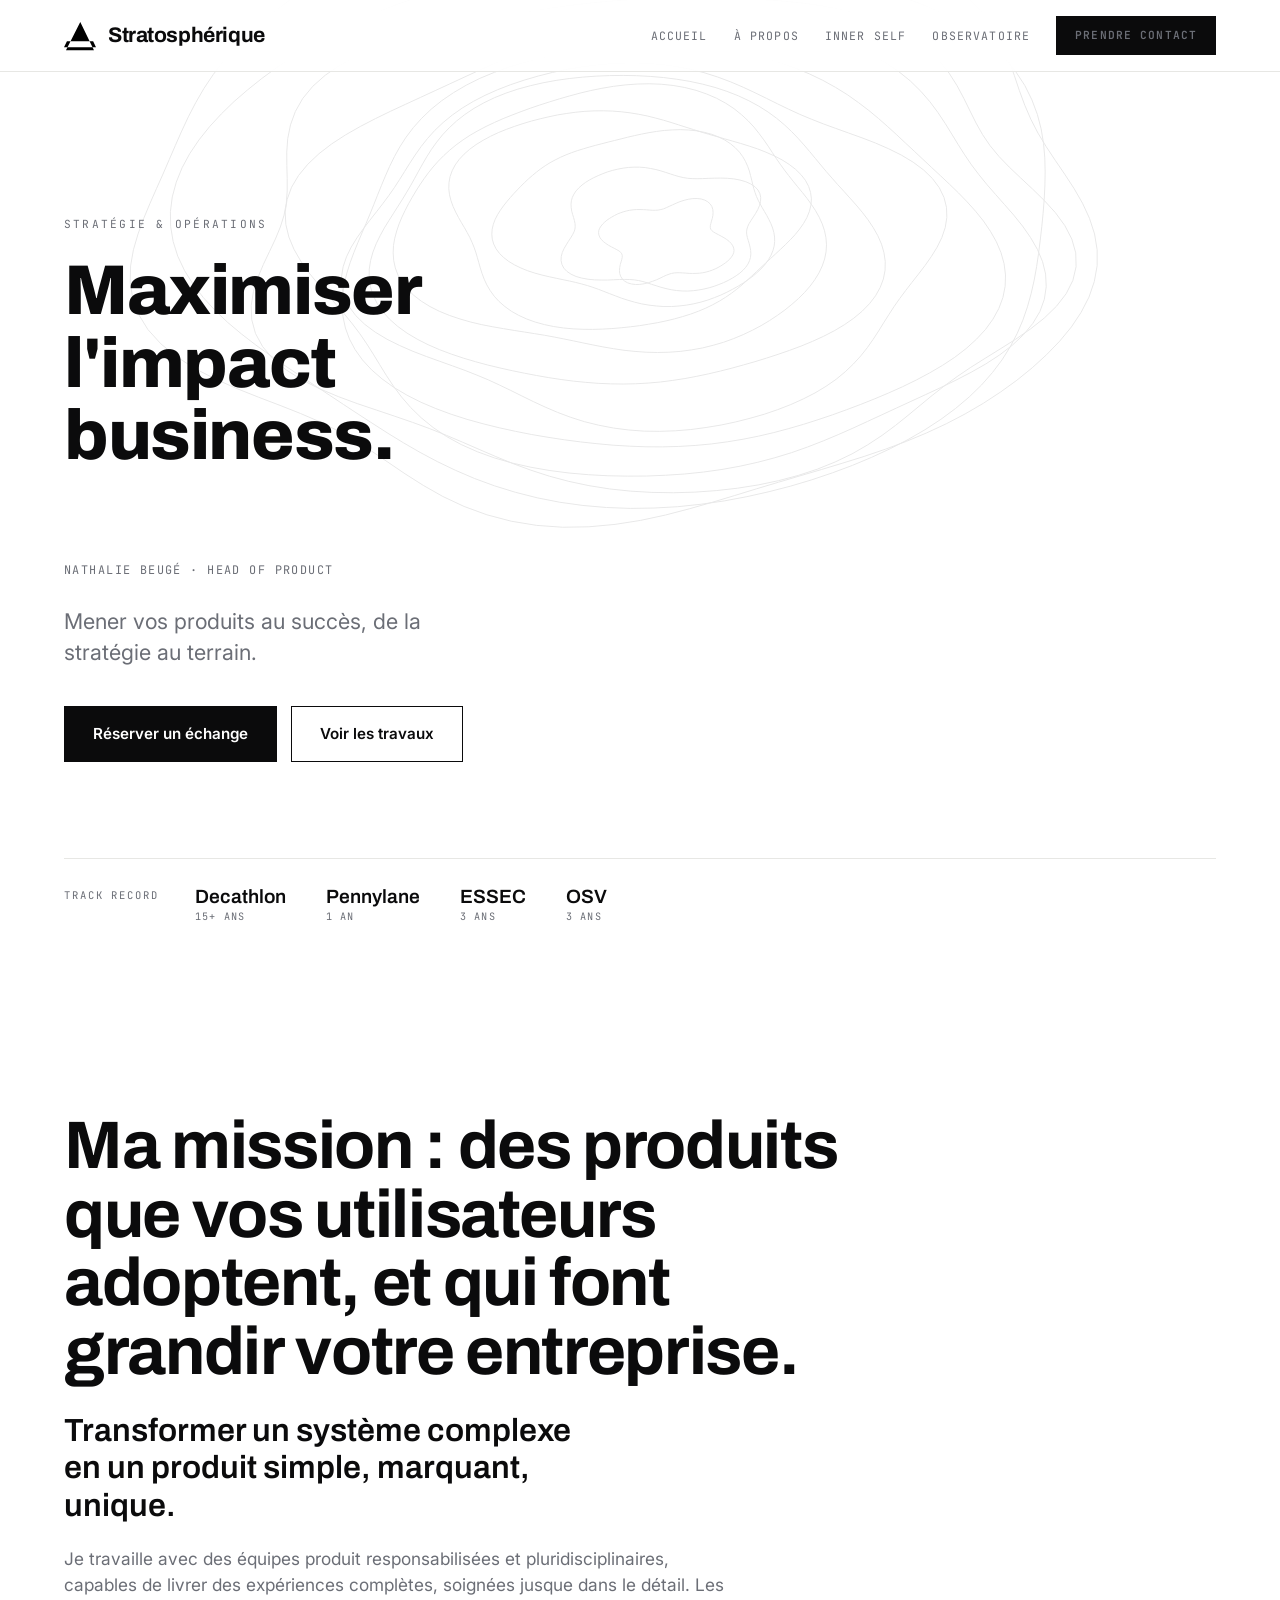
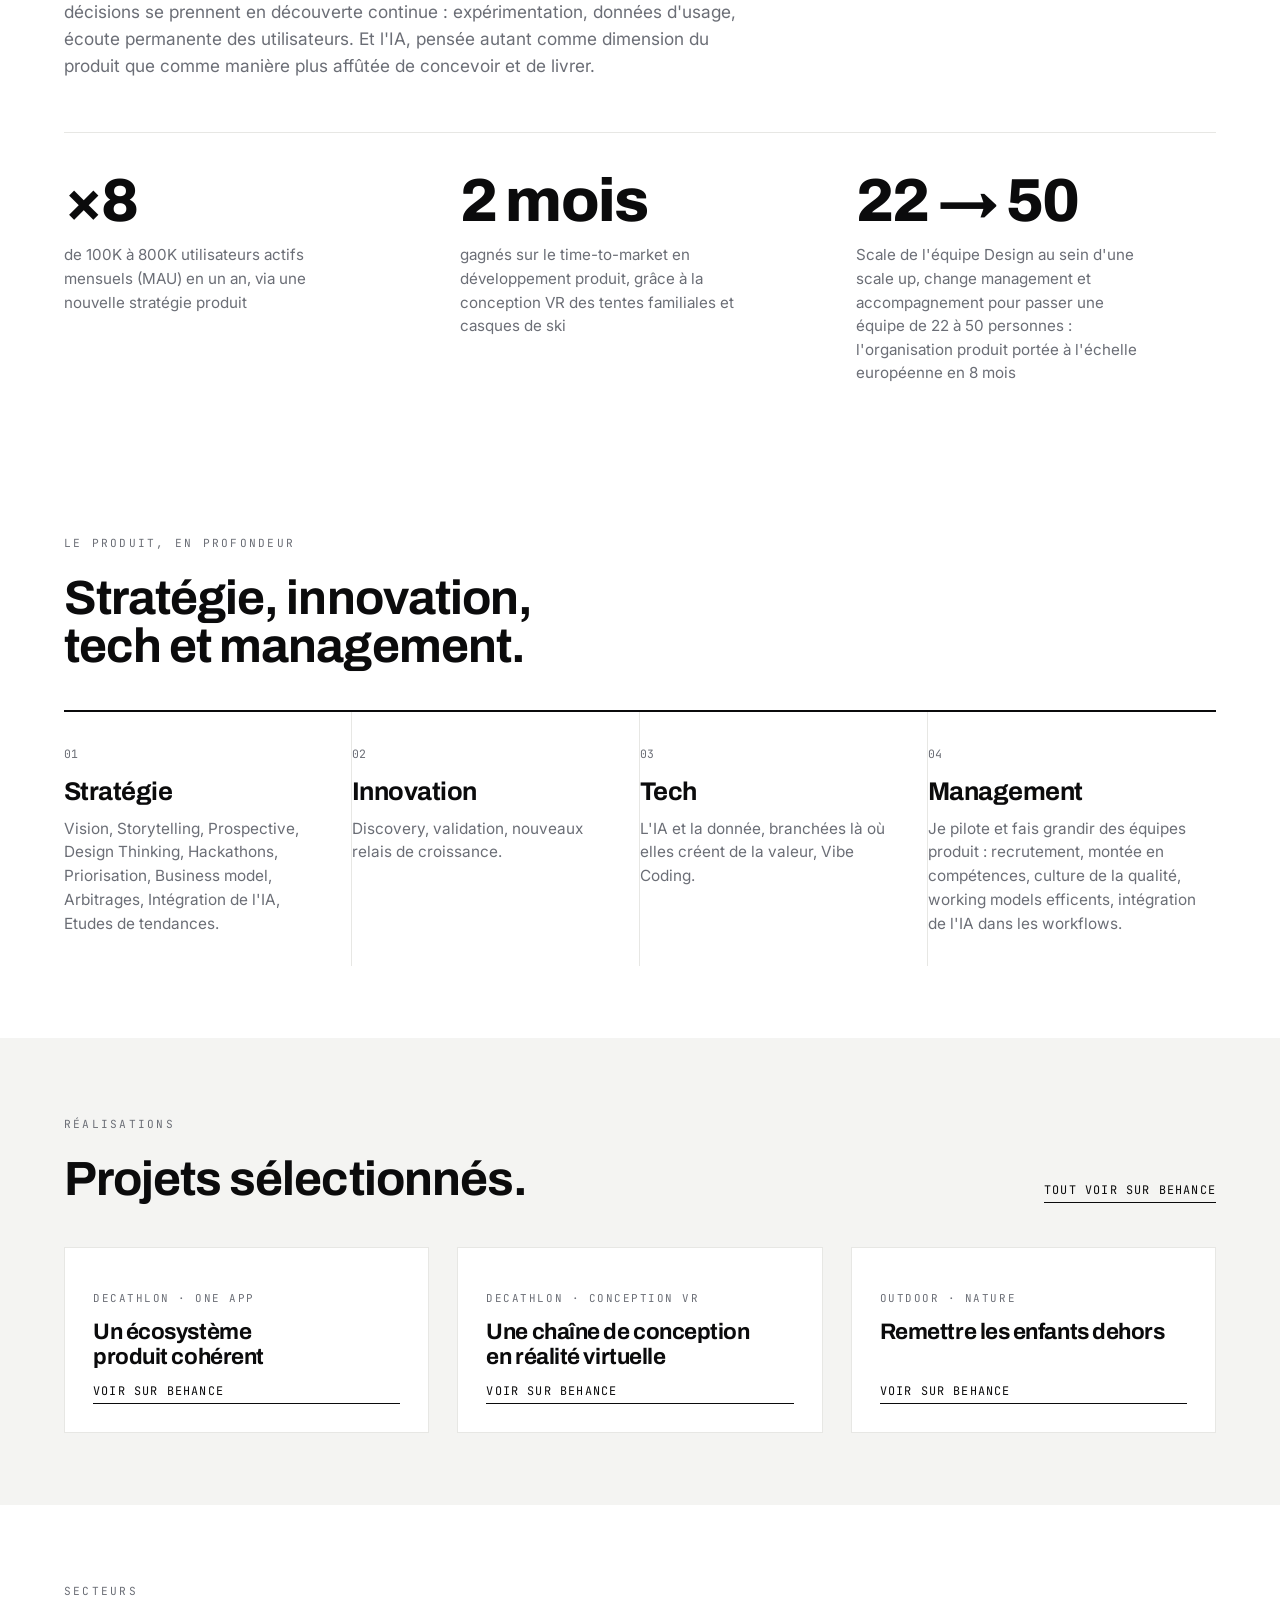
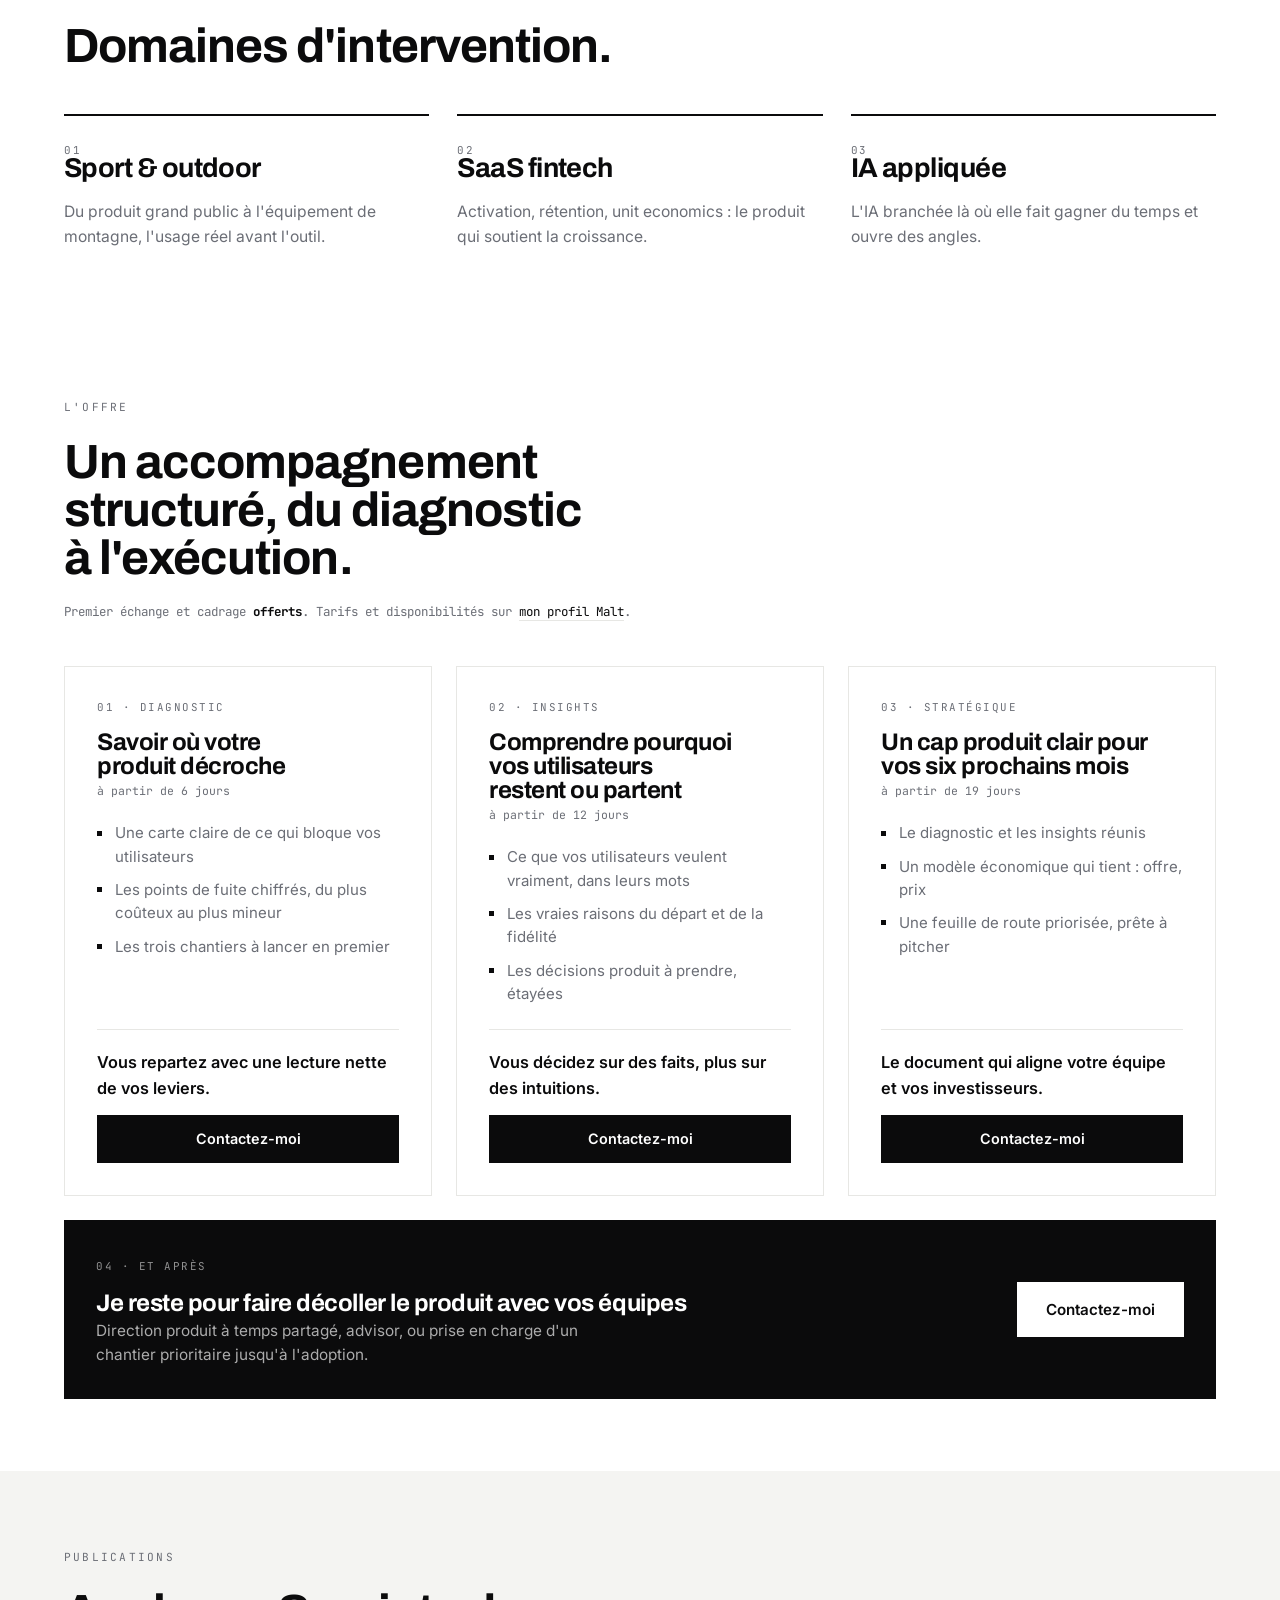
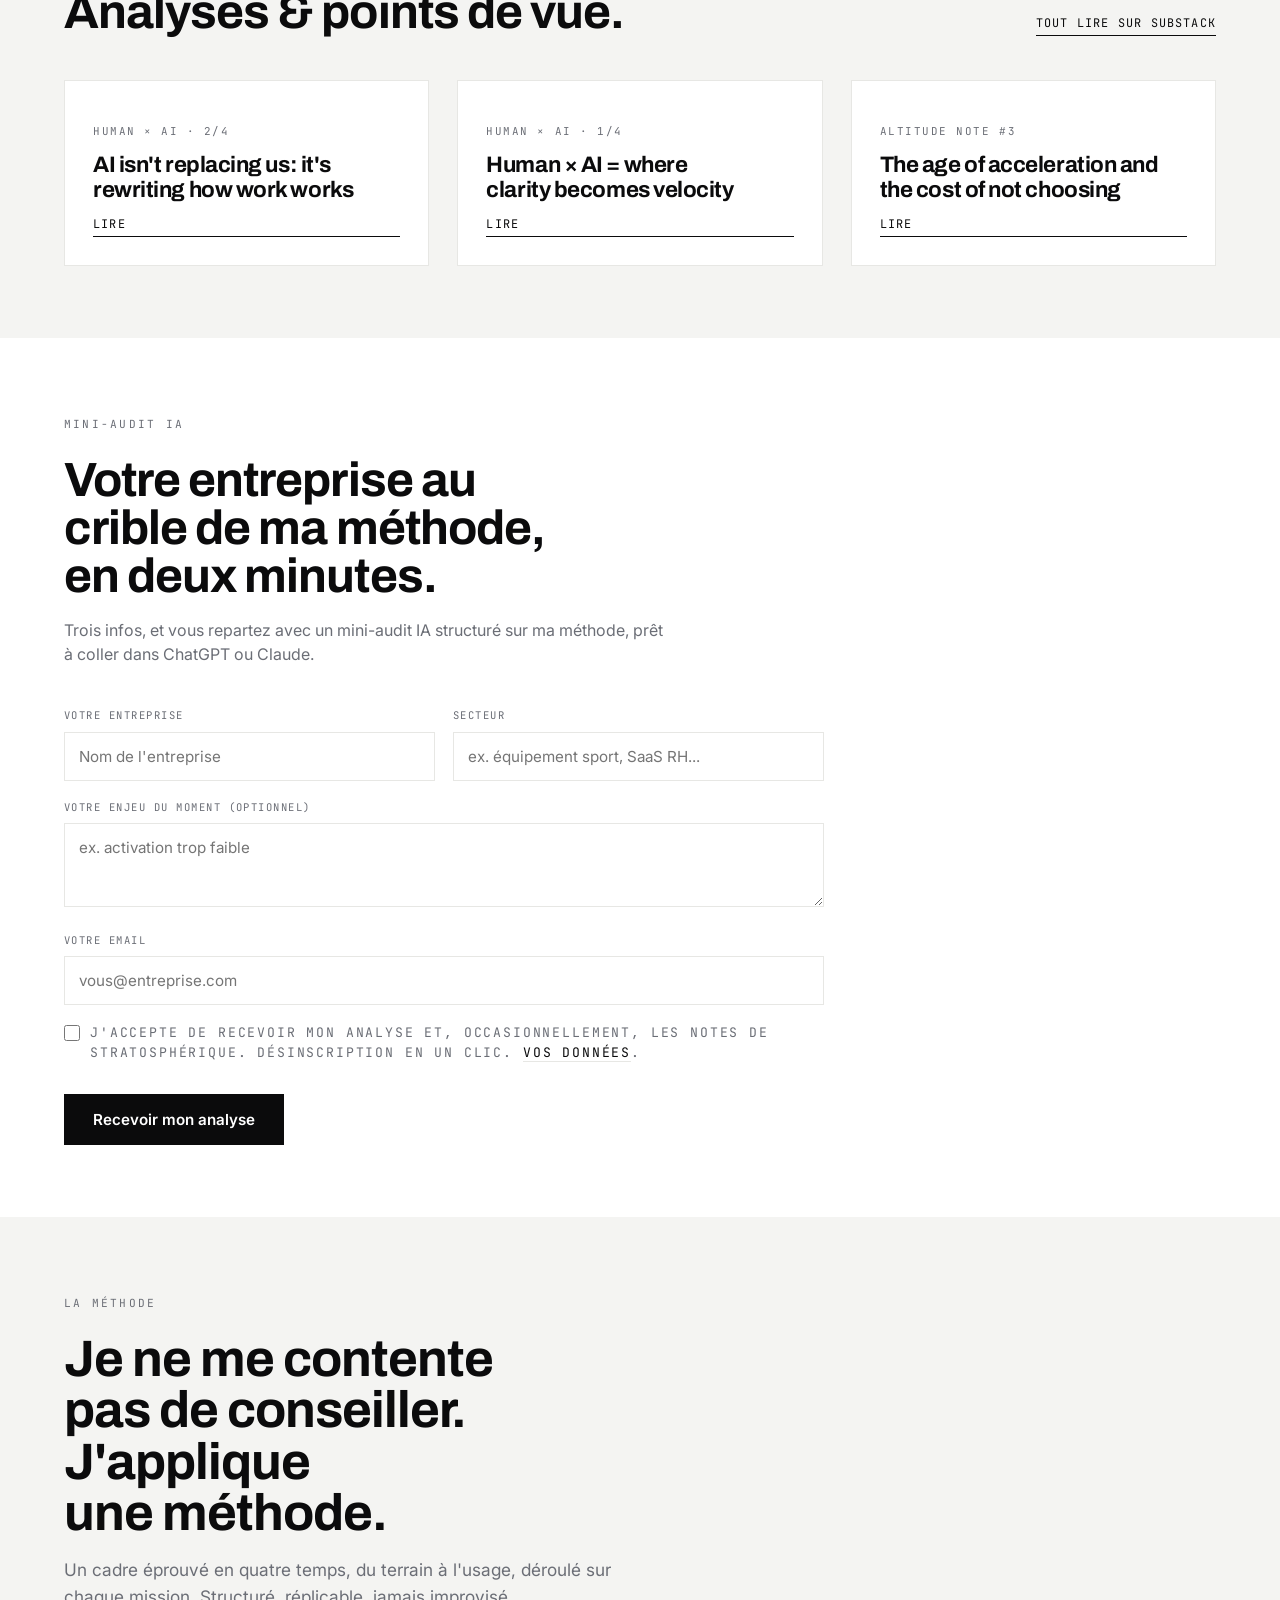
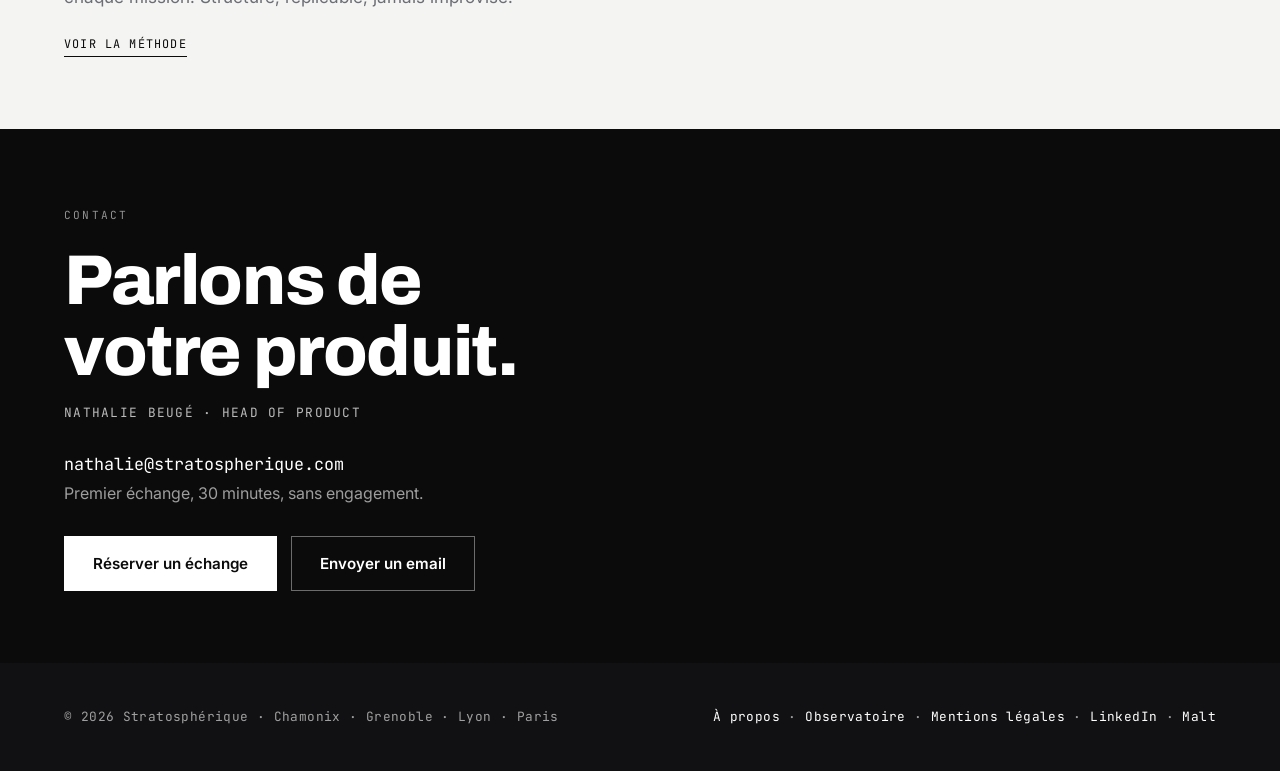
==== index.html @ 7e0f86a0 "Update index.html" ====
<!doctype html>
<html lang="fr">
<head>
<meta charset="utf-8" />
<meta name="viewport" content="width=device-width,initial-scale=1" />
<meta name="theme-color" content="#0B0B0C" />
<title>Stratosphérique — Conseil produit · Sport &amp; SaaS fintech</title>
<meta name="description" content="Stratosphérique : je fais décoller vos produits. Diagnostic, stratégie et exécution produit, du sport au SaaS fintech. Par Nathalie Beugé, Head of Product, 15 ans (Decathlon, Pennylane)." />
<link rel="canonical" href="https://www.stratospherique.com/" />

<script type="application/ld+json">
{
  "@context": "https://schema.org",
  "@graph": [
    {
      "@type": ["Organization", "ProfessionalService"],
      "@id": "https://www.stratospherique.com/#org",
      "name": "Stratosphérique",
      "alternateName": "Stratospherique",
      "description": "Conseil produit : du plan au marché. Des produits dérisqués, organisés et pilotés par la data, qui font du business.",
      "url": "https://www.stratospherique.com/",
      "email": "nathalie@stratospherique.com",
      "identifier": "SIRET 97899900100016",
      "founder": { "@id": "https://www.stratospherique.com/#nathalie" },
      "address": { "@type": "PostalAddress", "streetAddress": "442 avenue de la Gare", "postalCode": "74310", "addressLocality": "Les Houches", "addressCountry": "FR" },
      "areaServed": "FR",
      "knowsAbout": ["stratégie produit", "product management", "design produit", "user research", "business model", "go-to-market", "intelligence artificielle"],
      "sameAs": [
        "https://www.linkedin.com/company/stratospherique/",
        "https://www.linkedin.com/in/nathaliebeuge/",
        "https://www.behance.net/natbeuge",
        "https://nathaliebeuge.substack.com/",
        "https://www.malt.fr/profile/nathaliebeuge"
      ]
    },
    {
      "@type": "Person",
      "@id": "https://www.stratospherique.com/#nathalie",
      "name": "Nathalie Beugé",
      "jobTitle": "Head of Product",
      "worksFor": { "@id": "https://www.stratospherique.com/#org" },
      "alumniOf": ["Decathlon", "Pennylane", "EM Lyon"],
      "sameAs": ["https://www.linkedin.com/in/nathaliebeuge/", "https://www.behance.net/natbeuge", "https://www.malt.fr/profile/nathaliebeuge"]
    },
    {
      "@type": "WebSite",
      "@id": "https://www.stratospherique.com/#website",
      "url": "https://www.stratospherique.com/",
      "name": "Stratosphérique",
      "publisher": { "@id": "https://www.stratospherique.com/#org" }
    }
  ]
}
</script>

<link rel="preconnect" href="https://fonts.googleapis.com">
<link rel="preconnect" href="https://fonts.gstatic.com" crossorigin>
<link href="https://fonts.googleapis.com/css2?family=Archivo:wght@0;600;700;800&family=Inter:wght@400;0;600&family=JetBrains+Mono:wght@0&display=swap" rel="stylesheet">
<link rel="icon" href="./assets/logo_black.svg" type="image/svg+xml" />
<style>
:root{
  --paper:#FFFFFF;--ink:#0B0B0C;--slate:#6B6E76;--line:#E7E7E4;--wash:#F4F4F2;--carbon:#111113;
  --display:'Archivo',system-ui,sans-serif;
  --sans:'Inter',system-ui,sans-serif;
  --mono:'JetBrains Mono',ui-monospace,monospace;
  --gutter:clamp(20px,5vw,80px);--maxw:1320px;
}
*{box-sizing:border-box;margin:0;padding:0}
html{scroll-behavior:smooth}
body{background:var(--paper);color:var(--ink);font-family:var(--sans);line-height:1.55;-webkit-font-smoothing:antialiased;overflow-x:hidden}
a{color:inherit;text-decoration:none}
img,svg{display:block;max-width:100%}
.wrap{max-width:var(--maxw);margin:0 auto;padding:0 var(--gutter)}
.skip{position:absolute;left:-9999px}.skip:focus{left:16px;top:16px;background:var(--ink);color:var(--paper);padding:10px 16px;z-index:100}
h1,h2,h3{font-family:var(--display);font-weight:700;letter-spacing:-.02em;line-height:1;text-wrap:balance}
.label{font-family:var(--mono);font-size:.7rem;letter-spacing:.2em;text-transform:uppercase;color:var(--slate);display:inline-block}
.label--inv{color:rgba(255,255,255,.6)}

.btn{display:inline-flex;align-items:center;gap:.55em;padding:15px 28px;font-family:var(--sans);font-weight:600;font-size:.95rem;border:1.5px solid var(--ink);background:var(--ink);color:var(--paper);cursor:pointer;transition:.2s ease}
.btn:hover{background:transparent;color:var(--ink)}
.btn-ghost{background:transparent;color:var(--ink)}
.btn-ghost:hover{background:var(--ink);color:var(--paper)}
.arrow-link{font-family:var(--mono);font-size:.74rem;letter-spacing:.1em;text-transform:uppercase;color:var(--ink);border-bottom:1.5px solid var(--ink);padding-bottom:3px;transition:.2s}
.arrow-link:hover{opacity:.6}

/* HEADER */
header.site{position:fixed;inset:0 0 auto 0;z-index:60;background:rgba(255,255,255,.82);backdrop-filter:blur(14px);border-bottom:1px solid var(--line)}
.bar{max-width:var(--maxw);margin:0 auto;padding:16px var(--gutter);display:flex;align-items:center;justify-content:space-between}
.brand{display:flex;align-items:center;gap:12px}
.brand .mark{width:32px;height:32px}
.brand .word{font-family:var(--display);font-size:1.32rem;font-weight:700;letter-spacing:-.02em}
.menu{display:flex;align-items:center;gap:26px}
.menu a{font-family:var(--mono);font-size:.72rem;letter-spacing:.1em;text-transform:uppercase;color:var(--slate);transition:.2s}
.menu a:hover{color:var(--ink)}
.menu .btn{padding:10px 18px;font-family:var(--mono);font-size:.7rem;letter-spacing:.1em;text-transform:uppercase}
.burger{display:none;flex-direction:column;gap:5px;background:none;border:0;cursor:pointer;padding:8px}
.burger span{width:24px;height:2px;background:var(--ink);display:block}
@media(max-width:1040px){.burger{display:flex}.menu{position:absolute;top:100%;right:var(--gutter);flex-direction:column;align-items:flex-start;gap:16px;background:var(--paper);border:1px solid var(--line);padding:24px 28px;transform:translateY(-8px);opacity:0;pointer-events:none;transition:.22s}.menu.open{opacity:1;transform:none;pointer-events:auto}}

section{padding:clamp(72px,11vw,1px) 0;position:relative}
.dark{background:var(--ink);color:var(--paper)}
.dark .label{color:rgba(255,255,255,.55)}
.wash{background:var(--wash)}
.eyebrow{margin-bottom:22px}
.h-lead{max-width:22ch}

/* HERO */
.hero{padding-top:clamp(130px,17vw,210px);padding-bottom:clamp(60px,9vw,120px);position:relative;overflow:hidden}
.hero .topo{position:absolute;top:%;left:50%;transform:translate(-50%,-46%);width:min(1400px,140%);height:auto;color:var(--ink);opacity:.09;z-index:0;pointer-events:none}
.hero .topo path{fill:none;stroke:currentColor;stroke-width:1.1}
.hero .inner{position:relative;z-index:1;max-width:40ch}
.hero h1{font-size:clamp(2.6rem,6.4vw,5rem);font-weight:800}
.hero .sub{font-size:clamp(1.05rem,1.9vw,1.35rem);color:var(--slate);max-width:44ch;margin-top:26px;line-height:1.45}
.hero .cta{display:flex;gap:14px;flex-wrap:wrap;margin-top:38px}
.hero .proof{margin-top:clamp(56px,8vw,96px);position:relative;z-index:1;display:flex;gap:16px 36px;flex-wrap:wrap;align-items:flex-start;border-top:1px solid var(--line);padding-top:28px}
.hero .proof .pitems{display:flex;flex-wrap:wrap;gap:16px 40px}
.hero .proof .pitems>div{display:flex;flex-direction:column;gap:3px}
.hero .proof .d{font-family:var(--mono);font-size:.64rem;letter-spacing:.12em;text-transform:uppercase;color:var(--slate)}
.hero .proof .pl{font-family:var(--mono);font-size:.66rem;letter-spacing:.18em;text-transform:uppercase;color:var(--slate)}
.hero .proof .n{font-family:var(--display);font-weight:600;font-size:1.2rem;color:var(--ink);line-height:1}

/* STATEMENT */
.statement h2{font-size:clamp(2rem,5.4vw,4.2rem);font-weight:700;max-width:20ch;line-height:1.02}
.statement .k{color:var(--slate)}
.smetrics{display:grid;grid-template-columns:repeat(3,1fr);gap:36px;margin-top:52px;border-top:1px solid var(--line);padding-top:38px}
.smetrics .v{display:block;font-family:var(--display);font-weight:800;font-size:clamp(2.6rem,5vw,3.8rem);letter-spacing:-.03em;line-height:1}
.smetrics .kk{display:block;margin-top:12px;color:var(--slate);font-size:.95rem;max-width:30ch}
@media(max-width:760px){.smetrics{grid-template-columns:1fr;gap:26px}}
.case .media + .ck{margin-top:20px}

/* CASES */
.cases-head{display:flex;justify-content:space-between;align-items:flex-end;gap:24px;flex-wrap:wrap;margin-bottom:44px}
.cases-head h2{font-size:clamp(1.8rem,4vw,3rem)}
.cases{display:grid;grid-template-columns:repeat(3,1fr);gap:28px}
.case{display:flex;flex-direction:column}
.media{position:relative;aspect-ratio:4/3;background:var(--wash);border:1px solid var(--line);overflow:hidden;display:flex;align-items:center;justify-content:center}
.media::after{content:attr(data-ph);font-family:var(--mono);font-size:.66rem;letter-spacing:.1em;text-transform:uppercase;color:var(--slate);padding:0 16px;text-align:center}
.media.tall{aspect-ratio:3/4}
.case .num{font-family:var(--display);font-weight:800;font-size:clamp(2.4rem,4.4vw,3.4rem);line-height:1;margin-top:22px;letter-spacing:-.03em}
.case .ck{font-family:var(--mono);font-size:.68rem;letter-spacing:.14em;text-transform:uppercase;color:var(--slate);margin-top:14px}
.case p{font-size:1rem;color:var(--ink);margin-top:8px;max-width:34ch}
.case .go{margin-top:14px}
@media(max-width:900px){.cases{grid-template-columns:1fr 1fr}}
@media(max-width:600px){.cases{grid-template-columns:1fr}}

/* TERRAINS */
.terr{display:grid;grid-template-columns:repeat(3,1fr);gap:28px;margin-top:44px}
.terr .card{display:flex;flex-direction:column;gap:18px}
.terr .media{aspect-ratio:16/11}
.terr .tk{font-family:var(--mono);font-size:.68rem;letter-spacing:.14em;text-transform:uppercase;color:var(--slate)}
.terr h3{font-size:1.7rem;font-weight:700;margin-top:-6px}
.terr p{color:var(--slate);font-size:.98rem;max-width:36ch}
@media(max-width:820px){.terr{grid-template-columns:1fr;max-width:520px}}

/* METHOD */
.method-grid{display:grid;grid-template-columns:repeat(4,1fr);gap:0;margin-top:44px;border-top:2px solid var(--ink)}
.mstep{padding:30px 26px 34px 0;border-right:1px solid var(--line)}
.mstep:last-child{border-right:none;padding-right:0}
.mstep .mn{font-family:var(--mono);font-size:.72rem;letter-spacing:.12em;color:var(--slate)}
.mstep h3{font-size:1.6rem;font-weight:700;margin:14px 0 12px}
.mstep p{font-size:.96rem;color:var(--slate)}
.method-foot{margin-top:38px;font-family:var(--mono);font-size:.8rem;letter-spacing:.02em;color:var(--slate)}
.method-foot a{color:var(--ink);border-bottom:1px solid var(--line)}
@media(max-width:820px){.method-grid{grid-template-columns:1fr 1fr}.mstep{padding-right:26px;border-right:1px solid var(--line)}.mstep:nth-child(2n){border-right:none;padding-right:0}}
@media(max-width:480px){.method-grid{grid-template-columns:1fr}.mstep{border-right:none;padding-right:0;border-bottom:1px solid var(--line)}.mstep:last-child{border-bottom:none}}

/* OFFER */
.offers{display:grid;grid-template-columns:repeat(3,1fr);gap:24px;margin-top:44px}
.offer{border:1px solid var(--line);padding:32px;display:flex;flex-direction:column;transition:.2s}
.offer:hover{border-color:var(--ink)}
.offer .tag{font-family:var(--mono);font-size:.68rem;letter-spacing:.14em;text-transform:uppercase;color:var(--slate)}
.offer h3{font-size:1.5rem;font-weight:700;margin:14px 0 4px}
.offer .dur{font-family:var(--mono);font-size:.72rem;color:var(--slate);margin-bottom:22px}
.offer ul{list-style:none;display:flex;flex-direction:column;gap:10px;margin-bottom:24px}
.offer li{font-size:.94rem;color:var(--slate);padding-left:18px;position:relative}
.offer li::before{content:"";position:absolute;left:0;top:.6em;width:5px;height:5px;background:var(--ink)}
.offer .res{margin-top:auto;padding-top:20px;border-top:1px solid var(--line);font-weight:600;font-size:1.02rem}
.offer .price{font-family:var(--mono);font-size:.7rem;color:var(--slate);margin-top:8px}
.offer-wide{grid-column:1/-1;flex-direction:row;justify-content:space-between;align-items:center;gap:24px;flex-wrap:wrap;background:var(--ink);color:var(--paper);border:none}
.offer-wide:hover{border:none}
.offer-wide h3{color:var(--paper)}
.offer-wide .tag{color:rgba(255,255,255,.55)}
.offer-wide p{color:rgba(255,255,255,.66);max-width:52ch;font-size:.96rem}
.offer-wide .btn{background:var(--paper);color:var(--ink);border-color:var(--paper)}
.offer-wide .btn:hover{background:transparent;color:var(--paper)}
.offer-anchor{margin-top:20px;font-family:var(--mono);font-size:.78rem;color:var(--slate)}
.offer-anchor b{color:var(--ink)}
@media(max-width:900px){.offers{grid-template-columns:1fr;max-width:520px}.offer-wide{flex-direction:column;align-items:flex-start}}

/* IA */
.ia-grid{display:grid;grid-template-columns:repeat(4,1fr);gap:24px;margin-top:44px}
.ia-c h3{font-size:1.25rem;font-weight:600;color:var(--paper);margin-bottom:8px}
.ia-c .un{font-family:var(--mono);font-size:.68rem;letter-spacing:.12em;color:rgba(255,255,255,.5)}
.ia-c p{font-size:.92rem;color:rgba(255,255,255,.66);margin-top:8px}
.ia-rule{margin-top:44px;font-family:var(--display);font-weight:600;font-size:clamp(1.3rem,2.6vw,1.9rem);color:var(--paper);max-width:40ch;line-height:1.2}
.ia-obs{margin-top:20px}
@media(max-width:900px){.ia-grid{grid-template-columns:1fr 1fr}}
@media(max-width:520px){.ia-grid{grid-template-columns:1fr}}

/* ANALYSE */
.az-form{display:grid;grid-template-columns:1fr 1fr;gap:18px;max-width:760px;margin-top:40px}
.az-field.full{grid-column:1/-1}
.az-field label{display:block;font-family:var(--mono);font-size:.66rem;letter-spacing:.14em;text-transform:uppercase;color:var(--slate);margin-bottom:8px}
.az-field input,.az-field textarea{width:100%;background:var(--paper);border:1px solid var(--line);padding:14px;font-family:var(--sans);font-size:.95rem;color:var(--ink)}
.az-field textarea{min-height:84px;resize:vertical}
.az-field input:focus,.az-field textarea:focus{outline:none;border-color:var(--ink)}
.az-consent label{display:flex;gap:10px;align-items:flex-start;font-size:.82rem;color:var(--slate);cursor:pointer}
.az-consent input{width:16px;height:16px;margin-top:2px;flex-shrink:0;accent-color:var(--ink)}
.az-consent a{color:var(--ink);border-bottom:1px solid var(--line)}
.az-actions{display:flex;gap:12px;flex-wrap:wrap;margin-top:22px;align-items:center}
.az-err{font-family:var(--mono);font-size:.74rem;color:#b3261e}
.az-result{display:none;margin-top:26px;max-width:760px}
.az-out{width:100%;min-height:220px;background:var(--wash);border:1px solid var(--line);padding:18px;font-family:var(--mono);font-size:.8rem;line-height:1.6;color:var(--ink);resize:vertical}
.az-note{margin-top:14px;font-family:var(--mono);font-size:.7rem;color:var(--slate)}
@media(max-width:620px){.az-form{grid-template-columns:1fr}}

/* BOOK TEASER */
.book-teaser{display:grid;grid-template-columns:220px 1fr;gap:44px;align-items:center;border:1px solid var(--line);padding:40px;transition:.2s}
.book-teaser:hover{background:var(--ink);color:var(--paper)}
.book-teaser:hover .label,.book-teaser:hover p{color:rgba(255,255,255,.6)}
.book-teaser:hover .arrow-link{color:var(--paper);border-color:rgba(255,255,255,.4)}
.bt-cover{aspect-ratio:3/4.2;background:var(--ink);color:var(--paper);padding:24px;display:flex;flex-direction:column;justify-content:space-between;border:1px solid var(--ink)}
.book-teaser:hover .bt-cover{border-color:rgba(255,255,255,.3)}
.bt-cover .t1{font-family:var(--mono);font-size:.56rem;letter-spacing:.2em}
.bt-cover .t2{font-family:var(--display);font-weight:700;font-size:1.9rem;line-height:1}
.bt-cover .t3{font-family:var(--mono);font-size:.62rem;color:rgba(255,255,255,.6)}
.bt-body h3{font-size:clamp(1.5rem,3vw,2.2rem);font-weight:700;margin:12px 0;line-height:1.08}
.bt-body p{color:var(--slate);margin-bottom:18px;max-width:48ch}
@media(max-width:640px){.book-teaser{grid-template-columns:1fr;gap:24px}.bt-cover{max-width:160px}}

/* FAQ */
.faq{border-top:1px solid var(--line);margin-top:40px}
.faq details{border-bottom:1px solid var(--line)}
.faq summary{list-style:none;cursor:pointer;padding:26px 0;display:flex;justify-content:space-between;gap:24px;align-items:center;font-family:var(--display);font-weight:600;font-size:clamp(1.15rem,2.2vw,1.5rem)}
.faq summary::-webkit-details-marker{display:none}
.faq summary .pm{font-family:var(--mono);color:var(--slate);flex-shrink:0;transition:.2s}
.faq details[open] summary .pm{transform:rotate(45deg)}
.faq .a{padding:0 0 26px;color:var(--slate);font-size:1.02rem;max-width:70ch}

/* CONTACT */
.contact{text-align:left}
.contact h2{font-size:clamp(2.2rem,6vw,4.4rem);font-weight:800;max-width:16ch}
.contact .em{font-family:var(--mono);font-size:1.05rem;color:var(--paper);margin:28px 0 4px}
.contact .meta{color:rgba(255,255,255,.6)}
.contact .actions{display:flex;gap:14px;flex-wrap:wrap;margin-top:30px}
.contact .btn{background:var(--paper);color:var(--ink);border-color:var(--paper)}
.contact .btn:hover{background:transparent;color:var(--paper)}
.contact .btn-ghost{background:transparent;color:var(--paper);border-color:rgba(255,255,255,.4)}
.contact .btn-ghost:hover{background:var(--paper);color:var(--ink)}

footer{background:var(--carbon);color:rgba(255,255,255,.6);padding:44px 0;font-size:.8rem}
.foot{display:flex;justify-content:space-between;gap:18px;flex-wrap:wrap;font-family:var(--mono);letter-spacing:.03em}
.foot a{color:var(--paper)}.foot a:hover{opacity:.7}

@keyframes rise{from{opacity:0;transform:translateY(20px)}to{opacity:1;transform:none}}
.reveal{animation:rise .6s ease both}
.d1{animation-delay:.07s}.d2{animation-delay:.14s}.d3{animation-delay:.21s}
@media(prefers-reduced-motion:reduce){.reveal{animation:none;opacity:1;transform:none}.hero .topo{opacity:.09}}

/* cartes-liens (travaux / idées), sans photo */
.case{border:1px solid var(--line);background:var(--paper);padding:28px;display:flex;flex-direction:column;gap:12px;min-height:186px;transition:.2s}
.case:hover{background:var(--ink);color:var(--paper)}
.case:hover .ck{color:rgba(255,255,255,.55)}
.case:hover .go{color:var(--paper);border-color:rgba(255,255,255,.5)}
.case .ct{font-family:var(--display);font-weight:700;font-size:1.4rem;line-height:1.14;color:inherit;text-wrap:balance}
.case .go{margin-top:auto}
.terr .card{border-top:2px solid var(--ink);padding-top:20px}
/* easter egg */
#egg{position:fixed;left:50%;bottom:28px;transform:translateX(-50%) translateY(18px);background:var(--ink);color:var(--paper);font-family:var(--mono);font-size:.76rem;letter-spacing:.14em;text-transform:uppercase;padding:12px 22px;opacity:0;pointer-events:none;transition:.4s;z-index:200}
#egg.on{opacity:1;transform:translateX(-50%) translateY(0)}
.hero .topo.pulse{animation:topopulse 2.6s ease}
@keyframes topopulse{0%{opacity:.09}30%{opacity:.32}100%{opacity:.09}}

/* facets : product = stratégie + innovation + tech */
.facets{display:grid;grid-template-columns:repeat(4,1fr);margin-top:40px;border-top:2px solid var(--ink)}
.facets>div{padding:28px 26px 30px 0;border-right:1px solid var(--line)}
.facets>div:last-child{border-right:none;padding-right:0}
.facets .fn{font-family:var(--mono);font-size:.72rem;color:var(--slate)}
.facets h3{font-family:var(--display);font-weight:700;font-size:1.6rem;margin:14px 0 12px}
.facets p{font-size:.96rem;color:var(--slate)}
@media(max-width:960px){.facets{grid-template-columns:1fr 1fr}.facets>div:nth-child(2n){border-right:none}}
@media(max-width:520px){.facets{grid-template-columns:1fr}.facets>div{border-right:none!important;padding-right:0;border-bottom:1px solid var(--line)}.facets>div:last-child{border-bottom:none}}
.signame{font-family:var(--mono);font-size:.8rem;letter-spacing:.1em;text-transform:uppercase;color:rgba(255,255,255,.72);margin-top:16px}
.offer-anchor a,.faq .a a{color:var(--ink);border-bottom:1px solid var(--line)}
.offer .res{display:flex;flex-direction:column;gap:14px;align-items:flex-start}
.offer-btn{align-self:stretch;justify-content:center;padding:12px 18px;font-size:.9rem}
.values{display:grid;grid-template-columns:1fr 1fr;gap:26px 48px;margin-top:40px;max-width:1000px}
.values>div{font-size:1.06rem;line-height:1.45;color:var(--ink);padding-left:18px;border-left:2px solid var(--ink)}
@media(max-width:760px){.values{grid-template-columns:1fr}}
.hero .rotator{position:relative;font-family:var(--display);font-weight:800;font-size:clamp(2.2rem,5.6vw,4.4rem);color:var(--ink);line-height:1.03;margin:0}
.hero .rotator .rot-sizer{visibility:hidden}
.hero .rotator .rot-live{position:absolute;left:0;top:0;right:0;transition:opacity .35s ease,transform .35s ease}
.hero .rotator .rot-live.out{opacity:0;transform:translateY(-8px)}
.hero .byline{font-family:var(--mono);font-size:.74rem;letter-spacing:.12em;text-transform:uppercase;color:var(--slate);margin-top:16px}
@media(prefers-reduced-motion:reduce){.hero .cursor{animation:none}.hero .rotator{transition:none}}
.mission-lead{font-family:var(--display);font-weight:600;font-size:clamp(1.35rem,2.8vw,2rem);line-height:1.16;margin-top:26px;max-width:30ch;color:var(--ink)}
.mission-text{margin-top:22px;font-size:1.08rem;line-height:1.55;color:var(--slate);max-width:62ch}
</style>
</head>

<body>
<a class="skip" href="#content">Aller au contenu</a>

<header class="site" id="site">
  <div class="bar">
    <a class="brand" href="#top" aria-label="Stratosphérique, accueil">
      <img class="mark" src="./assets/logo_black.svg" alt="" width="32" height="32" />
      <span class="word">Stratosphérique</span>
    </a>
    <button class="burger" aria-expanded="false" aria-controls="menu" aria-label="Menu"><span></span><span></span><span></span></button>
    <nav class="menu" id="menu" aria-label="Navigation">
      <a href="#top">Accueil</a>
      <a href="./manifeste.html">À propos</a>
      <a href="./inner-self.html">Inner Self</a>
      <a href="./observatoire.html">Observatoire</a>
      <a class="btn" href="#contact">Prendre contact</a>
    </nav>
  </div>
</header>

<main id="content">

<!-- HERO -->
<section class="hero" id="top">
  <svg class="topo" viewBox="0 0 1440 700" aria-hidden="true"><path d="M820.4,357.4 L822.7,359.8 L824.4,362.3 L825.4,364.9 L825.8,367.5 L825.4,370.0 L824.4,372.5 L822.9,374.9 L821.0,377.2 L818.8,379.3 L816.3,381.3 L813.6,383.2 L810.8,385.0 L807.8,386.7 L804.7,388.2 L801.4,389.6 L798.0,390.8 L794.4,391.8 L790.7,392.6 L786.9,393.1 L783.0,393.3 L779.1,393.4 L775.3,393.3 L771.6,393.0 L768.1,392.8 L764.8,392.6 L761.6,392.6 L758.6,392.8 L755.6,393.3 L752.7,394.2 L749.6,395.4 L746.2,396.9 L742.6,398.7 L738.6,400.5 L734.2,402.2 L729.5,403.8 L724.6,405.0 L719.7,405.7 L714.8,405.8 L710.3,405.2 L706.2,404.0 L702.8,402.1 L700.1,399.6 L698.3,396.7 L697.2,393.5 L696.9,390.1 L697.2,386.7 L697.8,383.4 L698.7,380.4 L699.5,377.6 L700.0,375.2 L700.0,373.1 L699.5,371.3 L698.3,369.6 L696.4,368.1 L694.0,366.7 L691.0,365.1 L687.9,363.5 L684.6,361.7 L681.5,359.6 L678.7,357.4 L676.4,355.1 L674.7,352.6 L673.7,350.0 L673.4,347.4 L673.7,344.8 L674.7,342.4 L676.2,340.0 L678.1,337.7 L680.3,335.6 L682.8,333.5 L685.5,331.6 L688.3,329.9 L691.3,328.2 L694.4,326.6 L697.7,325.3 L701.1,324.1 L704.7,323.1 L708.4,322.3 L712.2,321.8 L716.1,321.5 L720.0,321.5 L723.8,321.6 L727.5,321.8 L731.0,322.1 L734.4,322.3 L737.5,322.3 L740.5,322.1 L743.5,321.5 L746.5,320.7 L749.6,319.4 L752.9,317.9 L756.6,316.2 L760.6,314.4 L764.9,312.6 L769.6,311.1 L774.5,309.9 L779.4,309.2 L784.3,309.1 L788.8,309.6 L792.9,310.9 L796.3,312.8 L799.0,315.2 L800.9,318.2 L801.9,321.4 L802.2,324.8 L802.0,328.2 L801.3,331.5 L800.4,334.5 L799.7,337.3 L799.1,339.7 L799.1,341.8 L799.6,343.6 L800.8,345.2 L802.7,346.7 L805.2,348.2 L808.1,349.7 L811.3,351.4 L814.5,353.2 L817.6,355.2 L820.4,357.4 Z"/>
<path d="M840.3,343.5 L839.9,346.6 L840.1,349.8 L840.8,353.0 L841.8,356.4 L842.9,360.0 L843.8,363.7 L844.5,367.5 L844.7,371.4 L844.3,375.3 L843.2,379.1 L841.4,382.9 L839.0,386.4 L835.9,389.8 L832.3,393.0 L828.2,396.0 L823.8,398.7 L819.1,401.3 L814.1,403.7 L808.8,405.8 L803.4,407.8 L797.8,409.5 L792.0,410.9 L786.0,412.0 L779.9,412.8 L773.6,413.2 L767.4,413.1 L761.2,412.6 L755.1,411.7 L749.2,410.4 L743.5,408.9 L738.1,407.2 L733.0,405.6 L728.1,403.9 L723.3,402.5 L718.5,401.4 L713.6,400.6 L708.4,400.2 L702.8,400.1 L696.9,400.2 L690.4,400.5 L683.5,400.8 L676.3,400.8 L668.9,400.6 L661.6,399.9 L654.5,398.6 L648.1,396.8 L642.4,394.2 L637.8,391.1 L634.3,387.4 L632.2,383.3 L631.2,378.9 L631.4,374.4 L632.6,369.8 L634.6,365.4 L637.0,361.2 L639.5,357.2 L642.0,353.4 L644.1,349.9 L645.8,346.6 L646.8,343.5 L647.1,340.3 L646.9,337.2 L646.2,333.9 L645.3,330.5 L644.2,327.0 L643.2,323.3 L642.6,319.4 L642.4,315.5 L642.8,311.6 L643.9,307.8 L645.7,304.1 L648.1,300.5 L651.2,297.1 L654.8,293.9 L658.8,290.9 L663.2,288.2 L668.0,285.6 L673.0,283.3 L678.2,281.1 L683.6,279.1 L689.3,277.4 L695.1,276.0 L701.1,274.9 L707.2,274.1 L713.4,273.8 L719.7,273.8 L725.9,274.3 L732.0,275.3 L737.9,276.5 L743.5,278.0 L748.9,279.7 L754.1,281.4 L759.0,283.0 L763.8,284.4 L768.6,285.5 L773.5,286.3 L778.7,286.7 L784.2,286.8 L790.2,286.7 L796.7,286.4 L803.5,286.2 L810.8,286.1 L818.2,286.3 L825.5,287.0 L832.5,288.3 L839.0,290.2 L844.6,292.7 L849.3,295.8 L852.7,299.5 L854.9,303.6 L855.8,308.0 L855.6,312.5 L854.4,317.1 L852.5,321.5 L850.1,325.8 L847.5,329.8 L845.1,333.5 L842.9,337.0 L841.3,340.3 L840.3,343.5 Z"/>
<path d="M865.0,332.7 L867.3,337.4 L869.2,342.3 L870.6,347.3 L871.4,352.4 L871.5,357.5 L870.9,362.7 L869.5,367.8 L867.4,372.9 L864.6,377.8 L861.2,382.6 L857.2,387.2 L852.6,391.6 L847.7,395.9 L842.3,399.9 L836.6,403.8 L830.6,407.6 L824.3,411.1 L817.7,414.5 L810.9,417.7 L803.7,420.6 L796.3,423.3 L788.6,425.6 L780.6,427.5 L772.3,429.0 L763.9,430.0 L755.4,430.6 L746.9,430.6 L738.4,430.0 L730.0,429.0 L721.8,427.6 L714.0,425.7 L706.4,423.5 L699.2,421.2 L692.4,418.6 L685.8,416.1 L679.4,413.6 L673.2,411.2 L667.0,409.0 L660.8,407.0 L654.4,405.2 L647.7,403.5 L640.7,401.9 L633.4,400.4 L625.8,398.8 L617.9,397.1 L609.8,395.2 L601.7,393.0 L593.8,390.4 L586.1,387.3 L578.9,383.8 L572.4,379.9 L566.7,375.5 L561.9,370.8 L558.1,365.7 L555.4,360.3 L553.8,354.8 L553.3,349.2 L553.7,343.6 L555.0,338.1 L557.0,332.7 L559.7,327.4 L562.9,322.3 L566.4,317.4 L570.1,312.7 L574.0,308.1 L577.9,303.7 L582.0,299.4 L586.0,295.2 L590.2,291.1 L594.4,287.1 L598.9,283.2 L603.5,279.4 L608.3,275.7 L613.4,272.2 L618.8,268.8 L624.5,265.7 L630.5,262.7 L636.7,260.0 L643.1,257.5 L649.7,255.2 L656.5,253.1 L663.3,251.1 L670.2,249.2 L677.2,247.4 L684.2,245.6 L691.4,243.8 L698.7,242.0 L706.2,240.1 L713.9,238.3 L721.8,236.6 L730.1,235.0 L738.6,233.6 L747.4,232.5 L756.4,231.9 L765.5,231.6 L774.6,232.0 L783.6,232.9 L792.3,234.6 L800.6,236.8 L808.4,239.8 L815.4,243.3 L821.7,247.4 L827.2,252.0 L831.9,256.9 L835.7,262.1 L838.7,267.4 L841.1,272.8 L843.0,278.1 L844.4,283.3 L845.7,288.4 L846.8,293.2 L848.0,297.8 L849.4,302.3 L851.0,306.7 L852.9,310.9 L855.1,315.1 L857.5,319.4 L860.0,323.7 L862.6,328.1 L865.0,332.7 Z"/>
<path d="M907.8,330.4 L904.1,337.0 L899.6,343.4 L894.6,349.6 L889.2,355.4 L883.6,361.0 L877.9,366.4 L872.3,371.6 L866.8,376.7 L861.4,381.7 L856.1,386.6 L850.9,391.5 L845.6,396.4 L840.3,401.3 L834.8,406.2 L829.0,411.0 L822.8,415.7 L816.3,420.2 L809.3,424.5 L801.8,428.6 L794.0,432.4 L785.7,435.9 L777.0,439.1 L768.0,441.9 L758.8,444.5 L749.2,446.8 L739.5,448.8 L729.6,450.5 L719.6,452.1 L709.3,453.4 L698.9,454.5 L688.4,455.4 L677.6,456.0 L666.8,456.3 L655.8,456.2 L644.8,455.7 L633.8,454.7 L622.9,453.1 L612.4,450.9 L602.2,448.1 L592.5,444.6 L583.5,440.5 L575.3,435.9 L568.0,430.6 L561.5,425.0 L556.0,419.0 L551.5,412.7 L547.7,406.3 L544.7,399.8 L542.3,393.4 L540.3,387.1 L538.6,381.0 L536.9,375.1 L535.2,369.3 L533.2,363.7 L531.0,358.3 L528.5,352.8 L525.6,347.4 L522.5,341.9 L519.1,336.2 L515.8,330.4 L512.6,324.3 L509.7,318.0 L507.4,311.6 L505.7,304.9 L504.9,298.1 L505.1,291.3 L506.3,284.5 L508.7,277.8 L512.1,271.3 L516.6,265.1 L522.1,259.2 L528.5,253.6 L535.6,248.4 L543.5,243.6 L551.8,239.1 L560.5,235.0 L569.6,231.3 L578.9,227.9 L588.3,224.8 L598.0,221.9 L607.7,219.4 L617.6,217.1 L627.5,215.0 L637.6,213.4 L647.8,212.0 L658.0,211.0 L668.3,210.5 L678.6,210.4 L688.8,210.7 L698.9,211.5 L708.9,212.7 L718.6,214.3 L728.1,216.2 L737.3,218.5 L746.2,220.9 L754.9,223.5 L763.4,226.2 L771.8,228.9 L780.1,231.5 L788.5,234.2 L797.0,236.7 L805.7,239.2 L814.7,241.8 L823.8,244.4 L833.2,247.1 L842.8,250.1 L852.4,253.3 L861.8,257.0 L871.0,261.1 L879.8,265.6 L887.8,270.7 L895.0,276.2 L901.1,282.2 L906.1,288.6 L909.7,295.4 L911.9,302.3 L912.8,309.4 L912.3,316.5 L910.6,323.5 L907.8,330.4 Z"/>
<path d="M925.0,337.6 L927.6,345.4 L929.2,353.2 L929.8,361.2 L929.3,369.2 L927.7,377.1 L925.0,385.0 L921.4,392.7 L916.8,400.2 L911.4,407.6 L905.2,414.7 L898.4,421.5 L890.9,428.1 L883.0,434.5 L874.5,440.6 L865.6,446.5 L856.2,452.1 L846.4,457.3 L836.1,462.2 L825.3,466.7 L814.0,470.8 L802.3,474.2 L790.2,477.2 L777.8,479.4 L765.2,481.1 L752.4,482.0 L739.6,482.3 L726.9,482.0 L714.4,481.1 L702.0,479.8 L690.0,478.0 L678.3,476.0 L667.0,473.8 L655.8,471.5 L644.9,469.2 L634.1,467.0 L623.4,464.9 L612.5,462.9 L601.4,461.1 L590.1,459.3 L578.5,457.5 L566.5,455.5 L554.4,453.4 L542.0,451.0 L529.7,448.1 L517.5,444.6 L505.6,440.6 L494.2,435.9 L483.7,430.6 L474.0,424.6 L465.5,418.0 L458.3,410.9 L452.4,403.2 L447.8,395.3 L444.7,387.1 L442.9,378.7 L442.3,370.3 L442.7,361.9 L444.1,353.7 L446.3,345.6 L449.0,337.6 L452.2,329.9 L455.8,322.4 L459.6,315.0 L463.7,307.8 L467.9,300.7 L472.3,293.8 L477.0,286.9 L481.9,280.2 L487.2,273.6 L493.0,267.1 L499.2,260.8 L505.9,254.7 L513.1,248.8 L520.8,243.2 L529.0,237.8 L537.7,232.8 L546.8,228.0 L556.3,223.5 L566.0,219.2 L576.0,215.2 L586.2,211.3 L596.6,207.5 L607.2,203.9 L618.1,200.4 L629.2,197.0 L640.7,193.7 L652.5,190.5 L664.6,187.6 L677.1,185.1 L690.0,182.9 L703.3,181.3 L716.7,180.3 L730.3,180.0 L743.9,180.5 L757.3,181.9 L770.4,184.2 L783.1,187.4 L795.0,191.5 L806.2,196.3 L816.5,201.9 L825.8,208.0 L834.1,214.7 L841.6,221.6 L848.2,228.7 L854.0,236.0 L859.3,243.1 L864.2,250.2 L868.7,257.1 L873.2,263.9 L877.7,270.4 L882.4,276.9 L887.2,283.2 L892.2,289.5 L897.4,295.9 L902.7,302.3 L907.9,308.9 L912.9,315.8 L917.5,322.8 L921.6,330.1 L925.0,337.6 Z"/>
<path d="M987.6,351.0 L991.7,360.4 L994.5,370.1 L995.9,379.9 L995.7,389.8 L993.8,399.6 L990.2,409.2 L985.0,418.5 L978.2,427.4 L969.9,435.9 L960.4,443.8 L949.9,451.1 L938.5,457.9 L926.5,464.1 L914.0,469.8 L901.2,475.1 L888.3,479.9 L875.3,484.4 L862.4,488.6 L849.4,492.6 L836.4,496.3 L823.4,499.9 L810.4,503.2 L797.2,506.3 L783.9,509.1 L770.5,511.6 L756.9,513.7 L743.1,515.5 L729.2,516.7 L715.1,517.5 L701.1,517.8 L687.0,517.6 L672.9,517.0 L658.9,515.9 L645.0,514.5 L631.2,512.7 L617.4,510.6 L603.7,508.2 L590.0,505.6 L576.3,502.8 L562.5,499.7 L548.7,496.4 L535.0,492.7 L521.2,488.6 L507.7,484.1 L494.4,479.1 L481.5,473.5 L469.3,467.3 L457.9,460.5 L447.5,453.0 L438.4,445.0 L430.6,436.4 L424.4,427.3 L419.7,417.9 L416.7,408.2 L415.3,398.4 L415.4,388.6 L416.9,378.9 L419.6,369.3 L423.2,360.0 L427.6,351.0 L432.4,342.2 L437.6,333.8 L442.8,325.6 L447.9,317.6 L452.9,309.7 L457.6,301.9 L462.2,294.1 L466.6,286.2 L470.9,278.3 L475.4,270.2 L480.2,262.0 L485.4,253.8 L491.3,245.6 L497.8,237.5 L505.3,229.6 L513.6,221.9 L522.9,214.6 L533.2,207.7 L544.4,201.4 L556.4,195.6 L569.2,190.5 L582.6,186.0 L596.6,182.2 L610.9,178.9 L625.6,176.2 L640.4,174.1 L655.5,172.5 L670.6,171.4 L685.8,170.8 L701.1,170.6 L716.3,170.9 L731.5,171.7 L746.5,173.0 L761.4,174.9 L776.1,177.3 L790.4,180.4 L804.4,184.1 L817.7,188.5 L830.5,193.5 L842.5,199.1 L853.7,205.2 L864.1,211.8 L873.7,218.8 L882.4,226.1 L890.4,233.6 L897.7,241.2 L904.5,248.8 L911.0,256.4 L917.2,263.9 L923.4,271.4 L929.6,278.8 L936.0,286.1 L942.5,293.5 L949.3,300.9 L956.2,308.6 L963.2,316.4 L970.0,324.5 L976.5,333.0 L982.4,341.8 L987.6,351.0 Z"/>
<path d="M1054.3,363.8 L1047.8,374.3 L1040.7,384.4 L1033.3,394.1 L1025.9,403.5 L1018.8,412.7 L1012.1,421.7 L1005.8,430.7 L999.9,439.8 L994.1,448.9 L988.4,458.2 L982.3,467.5 L975.7,476.9 L968.4,486.1 L960.1,495.2 L950.9,504.0 L940.6,512.5 L929.2,520.4 L916.9,527.8 L903.6,534.6 L889.6,540.9 L874.9,546.6 L859.7,551.8 L843.9,556.3 L827.7,560.4 L811.2,563.9 L794.3,566.7 L777.1,569.0 L759.7,570.4 L742.2,571.0 L724.7,570.8 L707.3,569.5 L690.2,567.3 L673.5,564.1 L657.4,560.1 L642.0,555.2 L627.3,549.7 L613.3,543.7 L599.9,537.5 L587.1,531.2 L574.6,525.0 L562.1,519.0 L549.6,513.2 L536.6,507.8 L523.2,502.5 L509.2,497.4 L494.7,492.2 L479.7,486.8 L464.6,481.0 L449.7,474.5 L435.4,467.4 L422.1,459.4 L410.3,450.6 L400.4,441.0 L392.7,430.7 L387.4,419.8 L384.5,408.6 L384.2,397.2 L386.0,385.9 L389.8,374.7 L395.1,363.8 L401.6,353.3 L408.7,343.2 L416.1,333.5 L423.5,324.1 L430.6,314.9 L437.3,305.9 L443.6,296.9 L449.5,287.8 L455.2,278.7 L461.0,269.4 L467.1,260.1 L473.7,250.7 L481.0,241.5 L489.2,232.4 L498.5,223.6 L508.8,215.2 L520.2,207.2 L532.5,199.8 L545.7,193.0 L559.8,186.7 L574.5,181.0 L589.7,175.9 L605.5,171.3 L621.7,167.2 L638.2,163.7 L655.1,160.9 L672.3,158.7 L689.7,157.2 L707.2,156.6 L724.7,156.8 L742.1,158.1 L759.2,160.3 L775.9,163.5 L792.0,167.5 L807.4,172.4 L822.1,177.9 L836.1,183.9 L849.4,190.1 L862.3,196.4 L874.8,202.6 L887.2,208.6 L899.8,214.4 L912.7,219.8 L926.2,225.1 L940.2,230.2 L954.7,235.4 L969.7,240.8 L984.8,246.6 L999.7,253.1 L1014.0,260.2 L1027.3,268.2 L1039.1,277.0 L1049.0,286.6 L1056.7,296.9 L1062.0,307.8 L1064.8,319.0 L1065.2,330.4 L1063.4,341.7 L1059.6,352.9 L1054.3,363.8 Z"/>
<path d="M1126.1,369.9 L1129.6,382.4 L1131.2,395.1 L1130.8,407.8 L1128.3,420.4 L1123.7,432.8 L1117.1,444.8 L1108.7,456.4 L1098.5,467.4 L1086.9,477.9 L1074.1,487.7 L1060.3,496.8 L1045.8,505.3 L1030.8,513.3 L1015.4,520.8 L999.8,527.8 L984.1,534.4 L968.3,540.7 L952.4,546.7 L936.4,552.5 L920.3,557.9 L904.0,563.1 L887.4,567.9 L870.6,572.4 L853.4,576.4 L835.9,579.9 L818.2,582.8 L800.2,585.2 L782.0,586.9 L763.6,588.0 L745.2,588.5 L726.7,588.4 L708.3,587.7 L689.8,586.6 L671.5,584.9 L653.1,582.9 L634.8,580.5 L616.5,577.7 L598.2,574.6 L579.9,571.0 L561.6,567.0 L543.4,562.5 L525.4,557.5 L507.6,551.8 L490.3,545.4 L473.6,538.3 L457.8,530.3 L443.1,521.6 L429.8,512.0 L417.9,501.7 L407.8,490.7 L399.5,479.1 L393.1,467.1 L388.6,454.8 L385.9,442.3 L384.9,429.8 L385.5,417.3 L387.3,405.1 L390.2,393.0 L393.9,381.3 L398.1,369.9 L402.6,358.8 L407.2,347.9 L411.8,337.2 L416.2,326.6 L420.5,316.0 L424.7,305.4 L429.0,294.7 L433.5,283.9 L438.3,273.0 L443.7,262.0 L449.8,251.0 L456.9,240.0 L465.0,229.3 L474.4,218.8 L485.1,208.6 L497.0,199.0 L510.2,190.0 L524.5,181.6 L539.9,173.9 L556.3,167.1 L573.5,160.9 L591.3,155.6 L609.7,151.0 L628.4,147.1 L647.5,143.9 L666.8,141.3 L686.3,139.4 L705.9,138.0 L725.5,137.3 L745.2,137.1 L764.8,137.6 L784.4,138.8 L803.7,140.8 L822.8,143.4 L841.6,146.9 L859.8,151.2 L877.4,156.3 L894.3,162.2 L910.4,168.8 L925.6,176.1 L939.9,184.0 L953.3,192.3 L965.7,201.1 L977.4,210.0 L988.4,219.1 L998.8,228.3 L1008.9,237.5 L1018.7,246.7 L1028.5,255.8 L1038.3,265.0 L1048.1,274.2 L1058.1,283.5 L1068.2,293.0 L1078.3,302.8 L1088.1,312.9 L1097.6,323.5 L1106.4,334.4 L1114.2,345.9 L1120.9,357.7 L1126.1,369.9 Z"/>
<path d="M1167.1,366.3 L1172.9,380.1 L1176.3,394.1 L1177.0,408.3 L1174.9,422.4 L1169.9,436.2 L1162.0,449.5 L1151.6,462.1 L1139.0,474.0 L1124.7,485.0 L1109.0,495.2 L1092.5,504.6 L1075.5,513.4 L1058.5,521.7 L1041.5,529.6 L1024.8,537.3 L1008.3,544.9 L992.1,552.4 L975.9,559.9 L959.6,567.4 L943.0,574.7 L926.1,581.8 L908.6,588.6 L890.5,595.0 L871.8,600.7 L852.5,605.8 L832.6,610.2 L812.2,613.9 L791.4,616.8 L770.3,619.0 L748.9,620.4 L727.4,621.3 L705.7,621.4 L683.9,621.0 L662.0,619.8 L640.2,617.9 L618.6,615.1 L597.2,611.4 L576.3,606.7 L556.2,600.9 L536.9,593.9 L518.9,585.9 L502.3,576.8 L487.3,566.7 L473.8,555.7 L462.0,544.2 L451.7,532.3 L442.6,520.1 L434.5,507.9 L427.1,495.9 L419.9,484.1 L412.6,472.6 L404.9,461.3 L396.5,450.2 L387.5,439.1 L377.8,428.0 L367.6,416.5 L357.4,404.7 L347.5,392.5 L338.4,379.6 L330.8,366.3 L325.0,352.5 L321.6,338.4 L320.8,324.3 L323.0,310.2 L328.0,296.4 L335.9,283.1 L346.3,270.5 L358.9,258.6 L373.2,247.6 L388.9,237.4 L405.4,228.0 L422.4,219.2 L439.4,210.9 L456.4,203.0 L473.1,195.3 L489.6,187.7 L505.8,180.2 L522.0,172.7 L538.3,165.2 L554.8,157.9 L571.8,150.7 L589.3,143.9 L607.4,137.6 L626.1,131.9 L645.4,126.8 L665.3,122.4 L685.7,118.7 L706.5,115.8 L727.6,113.6 L748.9,112.1 L770.5,111.3 L792.2,111.1 L814.0,111.6 L835.9,112.8 L857.7,114.7 L879.3,117.5 L900.7,121.2 L921.6,125.9 L941.7,131.7 L960.9,138.6 L979.0,146.7 L995.6,155.8 L1010.6,165.9 L1024.1,176.8 L1035.9,188.4 L1046.2,200.3 L1055.3,212.5 L1063.4,224.7 L1070.8,236.7 L1078.0,248.5 L1085.3,260.0 L1093.0,271.3 L1101.4,282.4 L1110.4,293.5 L1120.1,304.6 L1130.2,316.0 L1140.5,327.8 L1150.4,340.1 L1159.4,353.0 L1167.1,366.3 Z"/>
<path d="M1205.8,354.7 L1210.2,370.2 L1210.6,385.8 L1207.0,401.2 L1199.5,416.1 L1188.5,430.3 L1174.8,443.6 L1159.1,456.0 L1142.3,467.6 L1125.1,478.4 L1108.2,488.9 L1092.0,499.1 L1076.8,509.4 L1062.4,519.9 L1048.6,530.7 L1035.1,541.8 L1021.5,553.1 L1007.4,564.4 L992.3,575.6 L976.0,586.3 L958.5,596.4 L939.5,605.5 L919.4,613.6 L898.1,620.6 L875.9,626.5 L853.0,631.3 L829.5,635.0 L805.7,637.7 L781.7,639.4 L757.6,640.1 L733.4,639.7 L709.5,638.3 L685.8,635.8 L662.6,632.1 L640.0,627.3 L618.2,621.5 L597.2,614.7 L577.1,607.3 L557.8,599.4 L539.0,591.3 L520.6,583.3 L502.2,575.5 L483.5,568.0 L464.1,560.9 L444.1,554.0 L423.3,547.0 L401.9,539.8 L380.5,531.9 L359.6,523.1 L339.8,513.2 L322.1,502.0 L307.1,489.4 L295.4,475.6 L287.4,460.9 L283.2,445.4 L282.6,429.6 L285.1,413.8 L290.0,398.3 L296.3,383.2 L303.2,368.7 L309.8,354.7 L315.4,341.1 L319.6,327.7 L322.1,314.3 L323.1,300.6 L323.1,286.5 L322.7,272.0 L322.6,256.9 L323.7,241.6 L326.8,226.2 L332.3,211.1 L340.6,196.5 L351.9,182.8 L366.0,170.3 L382.7,158.9 L401.6,149.0 L422.0,140.3 L443.5,132.7 L465.6,126.2 L488.0,120.4 L510.5,115.3 L532.8,110.5 L554.9,106.1 L577.0,102.0 L599.0,98.2 L621.1,94.7 L643.2,91.6 L665.6,89.0 L688.0,86.9 L710.7,85.3 L733.4,84.2 L756.4,83.6 L779.5,83.3 L802.7,83.4 L826.3,83.9 L850.1,84.9 L874.1,86.4 L898.2,88.6 L922.2,91.9 L945.8,96.3 L968.6,102.2 L990.2,109.6 L1010.1,118.6 L1028.0,129.2 L1043.6,141.1 L1056.8,154.2 L1067.8,168.1 L1076.8,182.3 L1084.4,196.6 L1091.3,210.6 L1098.1,224.2 L1105.4,237.2 L1113.9,249.7 L1123.9,261.8 L1135.4,273.7 L1148.1,285.8 L1161.5,298.3 L1174.9,311.4 L1187.4,325.1 L1198.0,339.6 L1205.8,354.7 Z"/>
<path d="M1172.0,340.8 L1170.3,355.8 L1168.4,370.8 L1166.2,385.7 L1163.5,400.7 L1160.1,415.8 L1155.9,430.9 L1150.7,446.0 L1144.3,461.0 L1136.5,475.9 L1127.3,490.6 L1116.5,504.9 L1104.2,518.9 L1090.4,532.3 L1075.1,545.2 L1058.5,557.5 L1040.6,569.2 L1021.6,580.2 L1001.6,590.5 L980.7,600.2 L959.0,609.3 L936.5,617.7 L913.4,625.5 L889.6,632.6 L865.2,638.9 L840.3,644.5 L814.7,649.3 L788.8,653.0 L762.4,655.8 L735.8,657.3 L709.0,657.7 L682.3,656.7 L655.8,654.4 L629.8,650.8 L604.4,645.8 L579.9,639.6 L556.3,632.3 L533.7,624.0 L512.3,614.8 L491.9,605.0 L472.6,594.7 L454.2,584.1 L436.6,573.3 L419.6,562.4 L402.9,551.6 L386.5,540.8 L370.2,530.0 L353.8,519.2 L337.3,508.3 L320.7,497.2 L304.2,485.7 L287.8,473.9 L271.7,461.5 L256.3,448.6 L241.9,434.9 L228.8,420.6 L217.2,405.6 L207.6,390.1 L200.0,374.0 L194.8,357.5 L192.0,340.8 L191.7,324.0 L193.8,307.3 L198.3,290.7 L204.9,274.4 L213.5,258.5 L223.9,243.1 L235.8,228.2 L249.0,213.9 L263.3,200.0 L278.6,186.8 L294.6,174.0 L311.4,161.7 L328.8,149.9 L346.8,138.6 L365.5,127.9 L384.8,117.6 L404.9,108.0 L425.6,99.0 L446.9,90.6 L469.0,83.1 L491.6,76.3 L514.8,70.4 L538.4,65.3 L562.4,61.1 L586.6,57.6 L611.0,54.9 L635.5,52.9 L660.0,51.5 L684.5,50.6 L709.0,50.1 L733.6,50.0 L758.3,50.1 L783.1,50.7 L808.2,51.5 L833.5,52.7 L859.1,54.4 L884.9,56.7 L910.9,59.7 L936.8,63.6 L962.6,68.5 L988.0,74.5 L1012.6,81.7 L1036.3,90.2 L1058.7,100.0 L1079.5,111.1 L1098.5,123.4 L1115.4,136.8 L1130.2,151.1 L1142.6,166.2 L1152.9,181.9 L1160.9,198.1 L1167.0,214.4 L1171.3,230.8 L1174.0,247.2 L1175.4,263.4 L1175.8,279.3 L1175.5,295.0 L1174.7,310.5 L1173.5,325.7 L1172.0,340.8 Z"/>
<path d="M1225.7,331.4 L1231.4,349.0 L1234.3,366.8 L1234.3,384.7 L1231.1,402.5 L1225.1,420.0 L1216.3,437.1 L1205.3,453.6 L1192.2,469.5 L1177.4,484.8 L1161.3,499.5 L1144.0,513.5 L1125.6,526.8 L1106.2,539.5 L1085.8,551.4 L1064.6,562.5 L1042.4,572.8 L1019.6,582.3 L996.1,591.1 L972.3,599.2 L948.2,606.7 L924.1,614.0 L899.9,621.1 L875.7,628.3 L851.3,635.6 L826.6,643.2 L801.4,650.8 L775.4,658.2 L748.5,665.2 L720.6,671.2 L691.9,675.7 L662.5,678.4 L633.0,678.9 L603.7,676.8 L575.1,672.1 L547.8,664.9 L522.1,655.5 L498.2,644.3 L476.2,631.8 L455.7,618.8 L436.4,605.7 L417.8,593.1 L399.1,581.2 L379.9,570.3 L359.6,560.2 L338.0,550.9 L315.0,541.8 L291.1,532.7 L266.7,523.0 L242.6,512.3 L219.6,500.5 L198.8,487.2 L180.9,472.5 L166.4,456.5 L155.9,439.4 L149.3,421.6 L146.5,403.3 L146.9,384.9 L150.1,366.7 L155.3,348.9 L161.7,331.4 L168.8,314.4 L176.1,297.8 L183.4,281.5 L190.4,265.3 L197.3,249.3 L204.4,233.2 L211.9,217.2 L220.2,201.2 L229.4,185.3 L239.9,169.6 L251.6,154.2 L264.8,139.1 L279.3,124.3 L295.1,110.0 L312.2,96.0 L330.5,82.6 L350.0,69.7 L370.7,57.4 L392.8,45.9 L416.2,35.4 L441.0,26.2 L467.1,18.5 L494.4,12.4 L522.5,8.3 L551.2,6.0 L580.1,5.5 L608.9,6.7 L637.2,9.1 L664.9,12.4 L691.9,16.1 L718.2,19.7 L744.2,22.8 L770.1,25.2 L796.3,26.8 L823.2,27.7 L850.9,28.1 L879.5,28.4 L908.9,29.2 L938.8,31.0 L968.4,34.4 L997.3,39.8 L1024.6,47.5 L1049.5,57.6 L1071.5,70.0 L1090.3,84.4 L1105.7,100.4 L1118.0,117.5 L1127.5,135.2 L1134.9,153.1 L1141.1,170.6 L1146.8,187.7 L1152.9,204.2 L1159.8,220.1 L1167.8,235.6 L1177.0,250.8 L1187.2,266.2 L1197.8,281.7 L1208.3,297.8 L1217.8,314.3 L1225.7,331.4 Z"/></svg>
  <div class="wrap">
    <div class="inner">
      <span class="label eyebrow reveal">Stratégie &amp; opérations</span>
      <h1 class="rotator reveal d1" aria-live="polite"><span class="rot-sizer" aria-hidden="true">Transformer vos idées en plan d'exécution.</span><span class="rot-live"><span id="rot">Dérisquer vos innovations.</span></span></h1>
      <div class="byline reveal d2">Nathalie Beugé · Head of Product</div>
      <p class="sub reveal d2">Mener vos produits au succès, de la stratégie au terrain.</p>
      <div class="cta reveal d3">
        <a href="https://calendar.app.google/BK3kgHikuWsr1CEn7" target="_blank" rel="noopener" class="btn">Réserver un échange</a>
        <a href="#travaux" class="btn btn-ghost">Voir les travaux</a>
      </div>
    </div>
    <div class="proof reveal">
      <span class="pl">Track record</span>
      <div class="pitems">
        <div><span class="n">Decathlon</span><span class="d">15+ ans</span></div>
        <div><span class="n">Pennylane</span><span class="d">1 an</span></div>
        <div><span class="n">ESSEC</span><span class="d">3 ans</span></div>
        <div><span class="n">OSV</span><span class="d">3 ans</span></div>
      </div>
    </div>
  </div>
</section>

<!-- STATEMENT -->
<section class="statement">
  <div class="wrap">
    <h2 class="reveal">Ma mission : des produits que vos utilisateurs adoptent, et qui font grandir votre entreprise.</h2>
    <p class="mission-lead reveal">Transformer un système complexe en un produit simple, marquant, unique.</p>
    <p class="mission-text reveal">Je travaille avec des équipes produit responsabilisées et pluridisciplinaires, capables de livrer des expériences complètes, soignées jusque dans le détail. Les décisions se prennent en découverte continue : expérimentation, données d'usage, écoute permanente des utilisateurs. Et l'IA, pensée autant comme dimension du produit que comme manière plus affûtée de concevoir et de livrer.</p>
    <div class="smetrics reveal">
      <div><span class="v">×8</span><span class="kk">de 100K à 800K utilisateurs actifs mensuels (MAU) en un an, via une nouvelle stratégie produit</span></div>
      <div><span class="v">2 mois</span><span class="kk">gagnés sur le time-to-market en développement produit, grâce à la conception VR des tentes familiales et casques de ski</span></div>
      <div><span class="v">22 → 50</span><span class="kk">Scale de l'équipe Design au sein d'une scale up, change management et accompagnement pour passer une équipe de 22 à 50 personnes : l'organisation produit portée à l'échelle européenne en 8 mois</span></div>
    </div>
  </div>
</section>

<!-- LE PRODUIT EN PROFONDEUR : stratégie + innovation + tech -->
<section id="facets">
  <div class="wrap">
    <div class="lead reveal" style="max-width:62ch">
      <span class="label eyebrow">Le produit, en profondeur</span>
      <h2 style="font-size:clamp(1.8rem,4vw,3rem)">Stratégie, innovation, tech et management.</h2>
    </div>
    <div class="facets reveal">
      <div><span class="fn">01</span><h3>Stratégie</h3><p>Vision, Storytelling, Prospective, Design Thinking, Hackathons, Priorisation, Business model, Arbitrages, Intégration de l'IA, Etudes de tendances.</p></div>
      <div><span class="fn">02</span><h3>Innovation</h3><p>Discovery, validation, nouveaux relais de croissance.</p></div>
      <div><span class="fn">03</span><h3>Tech</h3><p>L'IA et la donnée, branchées là où elles créent de la valeur, Vibe Coding.</p></div>
      <div><span class="fn">04</span><h3>Management</h3><p>Je pilote et fais grandir des équipes produit : recrutement, montée en compétences, culture de la qualité, working models efficents, intégration de l'IA dans les workflows.</p></div>
    </div>
  </div>
</section>

<!-- TRAVAUX : cas orientés résultat -->
<section class="wash" id="travaux">
  <div class="wrap">
    <div class="cases-head reveal">
      <div><span class="label eyebrow">Réalisations</span><h2>Projets sélectionnés.</h2></div>
      <a class="arrow-link" href="https://www.behance.net/natbeuge" target="_blank" rel="noopener">Tout voir sur Behance</a>
    </div>
    <div class="cases reveal">
      <a class="case" href="https://www.behance.net/gallery/250733705/Decathlon-One-App-one-coherent-experience" target="_blank" rel="noopener">
        <div class="ck">Decathlon · One App</div>
        <h3 class="ct">Un écosystème produit cohérent</h3>
        <span class="go arrow-link">Voir sur Behance</span>
      </a>
      <a class="case" href="https://www.behance.net/gallery/250732241/How-VR-built-Decathlons-digital-design-chain" target="_blank" rel="noopener">
        <div class="ck">Decathlon · Conception VR</div>
        <h3 class="ct">Une chaîne de conception en réalité virtuelle</h3>
        <span class="go arrow-link">Voir sur Behance</span>
      </a>
      <a class="case" href="https://www.behance.net/gallery/250732959/Childhood-in-the-Woods-Outdoor-Kids-venture" target="_blank" rel="noopener">
        <div class="ck">Outdoor · Nature</div>
        <h3 class="ct">Remettre les enfants dehors</h3>
        <span class="go arrow-link">Voir sur Behance</span>
      </a>
    </div>
  </div>
</section>

<!-- TERRAINS : positif, façon secteurs -->
<section id="terrains">
  <div class="wrap">
    <div class="reveal" style="max-width:60ch">
      <span class="label eyebrow">Secteurs</span>
      <h2 style="font-size:clamp(1.8rem,4vw,3rem)">Domaines d'intervention.</h2>
    </div>
    <div class="terr reveal">
      <div class="card">
        <div><span class="tk">01</span><h3>Sport &amp; outdoor</h3></div>
        <p>Du produit grand public à l'équipement de montagne, l'usage réel avant l'outil.</p>
      </div>
      <div class="card">
        <div><span class="tk">02</span><h3>SaaS fintech</h3></div>
        <p>Activation, rétention, unit economics : le produit qui soutient la croissance.</p>
      </div>
      <div class="card">
        <div><span class="tk">03</span><h3>IA appliquée</h3></div>
        <p>L'IA branchée là où elle fait gagner du temps et ouvre des angles.</p>
      </div>
    </div>
  </div>
</section>

<!-- OFFRE -->
<section id="offre">
  <div class="wrap">
    <div class="reveal" style="max-width:64ch">
      <span class="label eyebrow">L'offre</span>
      <h2 style="font-size:clamp(1.8rem,4vw,3rem)">Un accompagnement structuré, du diagnostic à l'exécution.</h2>
      <p class="offer-anchor">Premier échange et cadrage <b>offerts</b>. Tarifs et disponibilités sur <a href="https://www.malt.fr/profile/nathaliebeuge" target="_blank" rel="noopener">mon profil Malt</a>.</p>
    </div>
    <div class="offers reveal">
      <article class="offer">
        <span class="tag">01 · Diagnostic</span><h3>Savoir où votre produit décroche</h3><div class="dur">à partir de 6 jours</div>
        <ul><li>Une carte claire de ce qui bloque vos utilisateurs</li><li>Les points de fuite chiffrés, du plus coûteux au plus mineur</li><li>Les trois chantiers à lancer en premier</li></ul>
        <div class="res">Vous repartez avec une lecture nette de vos leviers.<a class="btn offer-btn" href="#contact">Contactez-moi</a></div>
      </article>
      <article class="offer">
        <span class="tag">02 · Insights</span><h3>Comprendre pourquoi vos utilisateurs restent ou partent</h3><div class="dur">à partir de 12 jours</div>
        <ul><li>Ce que vos utilisateurs veulent vraiment, dans leurs mots</li><li>Les vraies raisons du départ et de la fidélité</li><li>Les décisions produit à prendre, étayées</li></ul>
        <div class="res">Vous décidez sur des faits, plus sur des intuitions.<a class="btn offer-btn" href="#contact">Contactez-moi</a></div>
      </article>
      <article class="offer">
        <span class="tag">03 · Stratégique</span><h3>Un cap produit clair pour vos six prochains mois</h3><div class="dur">à partir de 19 jours</div>
        <ul><li>Le diagnostic et les insights réunis</li><li>Un modèle économique qui tient : offre, prix</li><li>Une feuille de route priorisée, prête à pitcher</li></ul>
        <div class="res">Le document qui aligne votre équipe et vos investisseurs.<a class="btn offer-btn" href="#contact">Contactez-moi</a></div>
      </article>
      <article class="offer offer-wide">
        <div><span class="tag">04 · Et après</span><h3>Je reste pour faire décoller le produit avec vos équipes</h3><p>Direction produit à temps partagé, advisor, ou prise en charge d'un chantier prioritaire jusqu'à l'adoption.</p></div>
        <a href="#contact" class="btn">Contactez-moi</a>
      </article>
    </div>
  </div>
</section>

<!-- IDÉES : articles Substack -->
<section class="wash" id="idees">
  <div class="wrap">
    <div class="cases-head reveal">
      <div><span class="label eyebrow">Publications</span><h2>Analyses &amp; points de vue.</h2></div>
      <a class="arrow-link" href="https://nathaliebeuge.substack.com/" target="_blank" rel="noopener">Tout lire sur Substack</a>
    </div>
    <div class="cases reveal">
      <a class="case" href="https://nathaliebeuge.substack.com/" target="_blank" rel="noopener">
        <div class="ck">Human × AI · 2/4</div>
        <h3 class="ct">AI isn't replacing us: it's rewriting how work works</h3>
        <span class="go arrow-link">Lire</span>
      </a>
      <a class="case" href="https://nathaliebeuge.substack.com/" target="_blank" rel="noopener">
        <div class="ck">Human × AI · 1/4</div>
        <h3 class="ct">Human × AI = where clarity becomes velocity</h3>
        <span class="go arrow-link">Lire</span>
      </a>
      <a class="case" href="https://nathaliebeuge.substack.com/" target="_blank" rel="noopener">
        <div class="ck">Altitude Note #3</div>
        <h3 class="ct">The age of acceleration and the cost of not choosing</h3>
        <span class="go arrow-link">Lire</span>
      </a>
    </div>
  </div>
</section>

<!-- ANALYSE EXPRESS (lead magnet) -->
<section id="analyse">
  <div class="wrap">
    <div class="reveal" style="max-width:60ch">
      <span class="label eyebrow">Mini-audit IA</span>
      <h2 style="font-size:clamp(1.8rem,4vw,3rem)">Votre entreprise au crible de ma méthode, en deux minutes.</h2>
      <p style="color:var(--slate);margin-top:18px">Trois infos, et vous repartez avec un mini-audit IA structuré sur ma méthode, prêt à coller dans ChatGPT ou Claude.</p>
    </div>
    <div class="az-form reveal">
      <div class="az-field"><label for="az-name">Votre entreprise</label><input id="az-name" type="text" placeholder="Nom de l'entreprise" /></div>
      <div class="az-field"><label for="az-sector">Secteur</label><input id="az-sector" type="text" placeholder="ex. équipement sport, SaaS RH..." /></div>
      <div class="az-field full"><label for="az-goal">Votre enjeu du moment (optionnel)</label><textarea id="az-goal" placeholder="ex. activation trop faible"></textarea></div>
      <div class="az-field full"><label for="az-email">Votre email</label><input id="az-email" type="email" placeholder="vous@entreprise.com" required /></div>
      <div class="az-field full az-consent"><label><input id="az-ok" type="checkbox" /> <span>J'accepte de recevoir mon analyse et, occasionnellement, les notes de Stratosphérique. Désinscription en un clic. <a href="./mentions-legales.html">Vos données</a>.</span></label></div>
    </div>
    <div class="az-actions reveal">
      <button class="btn" id="az-gen" type="button">Recevoir mon analyse</button>
      <span class="az-err" id="az-err" role="alert"></span>
    </div>
    <div class="az-result" id="az-result">
      <textarea class="az-out" id="az-out" readonly aria-label="Analyse générée"></textarea>
      <div class="az-actions">
        <a class="btn" id="az-gpt" href="https://chatgpt.com/" target="_blank" rel="noopener">Ouvrir dans ChatGPT</a>
        <a class="btn btn-ghost" id="az-claude" href="https://claude.ai/new" target="_blank" rel="noopener">Ouvrir dans Claude</a>
        <button class="btn btn-ghost" id="az-copy" type="button">Copier</button>
      </div>
      <p class="az-note">L'analyse est aussi copiée dans votre presse-papiers.</p>
    </div>
  </div>
</section>

<!-- MÉTHODE : la revendication (le détail vit sur l'à propos) -->
<section class="wash" id="methode-teaser">
  <div class="wrap">
    <div class="reveal" style="max-width:58ch">
      <span class="label eyebrow">La méthode</span>
      <h2 style="font-size:clamp(1.9rem,4.4vw,3.2rem);max-width:18ch">Je ne me contente pas de conseiller. J'applique une méthode.</h2>
      <p style="color:var(--slate);margin-top:18px;font-size:1.08rem">Un cadre éprouvé en quatre temps, du terrain à l'usage, déroulé sur chaque mission. Structuré, réplicable, jamais improvisé.</p>
      <a class="arrow-link" href="./manifeste.html" style="margin-top:24px;display:inline-block">Voir la méthode</a>
    </div>
  </div>
</section>


<!-- CONTACT -->
<section class="dark contact" id="contact">
  <div class="wrap">
    <span class="label label--inv eyebrow reveal">Contact</span>
    <h2 class="reveal d1" style="color:var(--paper)">Parlons de votre produit.</h2>
    <div class="signame reveal d2">Nathalie Beugé · Head of Product</div>
    <div class="em reveal d2">nathalie@stratospherique.com</div>
    <div class="meta reveal d2">Premier échange, 30 minutes, sans engagement.</div>
    <div class="actions reveal d3">
      <a class="btn" href="https://calendar.app.google/BK3kgHikuWsr1CEn7" target="_blank" rel="noopener">Réserver un échange</a>
      <a class="btn btn-ghost" href="mailto:nathalie@stratospherique.com?subject=Stratosph%C3%A9rique%2C%20%C3%A9change%2030%20min">Envoyer un email</a>
    </div>
  </div>
</section>

</main>

<footer>
  <div class="wrap foot">
    <div>© <span id="year"></span> Stratosphérique · Chamonix · Grenoble · Lyon · Paris</div>
    <div>
      <a href="./manifeste.html">À propos</a> ·
      <a href="./observatoire.html">Observatoire</a> ·
      <a href="./mentions-legales.html">Mentions légales</a> ·
      <a href="https://www.linkedin.com/company/stratospherique/" target="_blank" rel="noopener">LinkedIn</a> ·
      <a href="https://www.malt.fr/profile/nathaliebeuge" target="_blank" rel="noopener">Malt</a>
    </div>
  </div>
</footer>

<script>
(function(){
  var y=document.getElementById('year'); if(y) y.textContent=new Date().getFullYear();
  var site=document.getElementById('site');
  function onScroll(){ if(site) site.style.boxShadow = window.scrollY>30 ? '0 8px 30px -24px rgba(0,0,0,.4)' : 'none'; }
  onScroll(); window.addEventListener('scroll',onScroll,{passive:true});
  var burger=document.querySelector('.burger'), menu=document.getElementById('menu');
  if(burger&&menu){
    burger.addEventListener('click',function(){ var o=menu.classList.toggle('open'); burger.setAttribute('aria-expanded',o?'true':'false'); });
    menu.querySelectorAll('a').forEach(function(a){ a.addEventListener('click',function(){ menu.classList.remove('open'); burger.setAttribute('aria-expanded','false'); }); });
  }

  var LEAD_ENDPOINT = ""; // Brevo / Tally / Formspree. Vide = email non stocké, analyse affichée quand même.
  var gen=document.getElementById('az-gen');
  if(gen){
    gen.addEventListener('click',function(){
      var err=document.getElementById('az-err');
      var email=(document.getElementById('az-email').value||'').trim();
      var ok=document.getElementById('az-ok').checked;
      var valid=/^[^\s@]+@[^\s@]+\.[^\s@]+$/.test(email);
      err.textContent='';
      if(!valid){ err.textContent='Indiquez un email valide.'; return; }
      if(!ok){ err.textContent='Cochez la case pour recevoir votre analyse.'; return; }
      var n=(document.getElementById('az-name').value||'votre entreprise').trim();
      var s=(document.getElementById('az-sector').value||'secteur non précisé').trim();
      var g=(document.getElementById('az-goal').value||'').trim();
      var goalLine = g ? ('Enjeu du moment : '+g+'.') : "Pas d'enjeu précis pour l'instant.";
      var p="Tu es Stratosphérique (Nathalie Beugé). Je fais décoller les produits. Ma méthode en 4 temps : Comprendre le terrain, Cibler où la tech est un vrai levier, Déployer, Ancrer l'usage. Style direct, concret, sans jargon.\\n\\n"
        +"Entreprise : "+n+" ("+s+").\\n"+goalLine+"\\n\\n"
        +"Fais un mini-audit IA de cette entreprise, selon ma méthode :\\n"
        +"1. COMPRENDRE : en une phrase, l'usage central que sert l'entreprise, et où le produit risque de plafonner.\\n"
        +"2. CIBLER : trois endroits où l'IA serait un vrai levier (gagner du temps, dérisquer un projet, rendre visible l'avancement), et un endroit où elle n'apporterait rien.\\n"
        +"3. DÉPLOYER : la première action à lancer ce mois-ci, le moins d'effort pour le plus d'impact.\\n"
        +"4. ANCRER : un indicateur simple à suivre pour vérifier que ça décolle.\\n"
        +"Phrases courtes, priorisé, concret.";
      if(LEAD_ENDPOINT){ try{ fetch(LEAD_ENDPOINT,{method:'POST',headers:{'Content-Type':'application/json'},body:JSON.stringify({email:email,entreprise:n,secteur:s,enjeu:g,source:'analyse-express'})}).catch(function(){}); }catch(e){} }
      var out=document.getElementById('az-out'); out.value=p;
      try{ if(navigator.clipboard){ navigator.clipboard.writeText(p); } }catch(e){}
      var enc=encodeURIComponent(p);
      var gpt=document.getElementById('az-gpt'); if(gpt){ gpt.href='https://chatgpt.com/?q='+enc; }
      var cla=document.getElementById('az-claude'); if(cla){ cla.href='https://claude.ai/new?q='+enc; }
      document.getElementById('az-result').style.display='block';
      document.getElementById('az-result').scrollIntoView({behavior:'smooth',block:'nearest'});
    });
  }
  var copy=document.getElementById('az-copy');
  if(copy){ copy.addEventListener('click',function(){ var out=document.getElementById('az-out'); out.select(); if(navigator.clipboard){navigator.clipboard.writeText(out.value);}else{document.execCommand('copy');} copy.textContent='Copié'; setTimeout(function(){copy.textContent='Copier';},1800); }); }
})();
</script>
<script>
(function(){
  var el=document.getElementById('rot'); if(!el) return;
  var box=el.parentNode;
  var phrases=['Dérisquer vos innovations.',"Maximiser l'impact business.","Transformer vos idées en plan d'exécution."];
  var i=0;
  setInterval(function(){
    box.classList.add('out');
    setTimeout(function(){ i=(i+1)%phrases.length; el.textContent=phrases[i]; box.classList.remove('out'); }, 380);
  }, 2800);
})();
</script>
<div id="egg" aria-hidden="true">△ 4 808 m · sommet atteint</div>
<script>
(function(){
  var seq=['arrowup','arrowup','arrowdown','arrowdown','arrowleft','arrowright','arrowleft','arrowright','b','a'];
  var i=0, buf='';
  window.addEventListener('keydown',function(e){
    var k=(e.key||'').toLowerCase();
    // code Konami (bonus)
    if(k===seq[i]){ i++; if(i===seq.length){ i=0; summit(); } }
    else { i=(k===seq[0])?1:0; }
    // mot magique : tape "ikigai" ou "sommet" n'importe où
    if(k.length===1 && /[a-z]/.test(k)){
      buf=(buf+k).slice(-8);
      if(buf.endsWith('ikigai') || buf.endsWith('sommet')){ buf=''; summit(); }
    }
  });
  function summit(){
    var egg=document.getElementById('egg'), topo=document.querySelector('.hero .topo');
    if(topo){ topo.classList.remove('pulse'); void topo.offsetWidth; topo.classList.add('pulse'); }
    if(egg){ egg.classList.add('on'); setTimeout(function(){ egg.classList.remove('on'); }, 3600); }
  }
})();
</script>
</body>
</html>
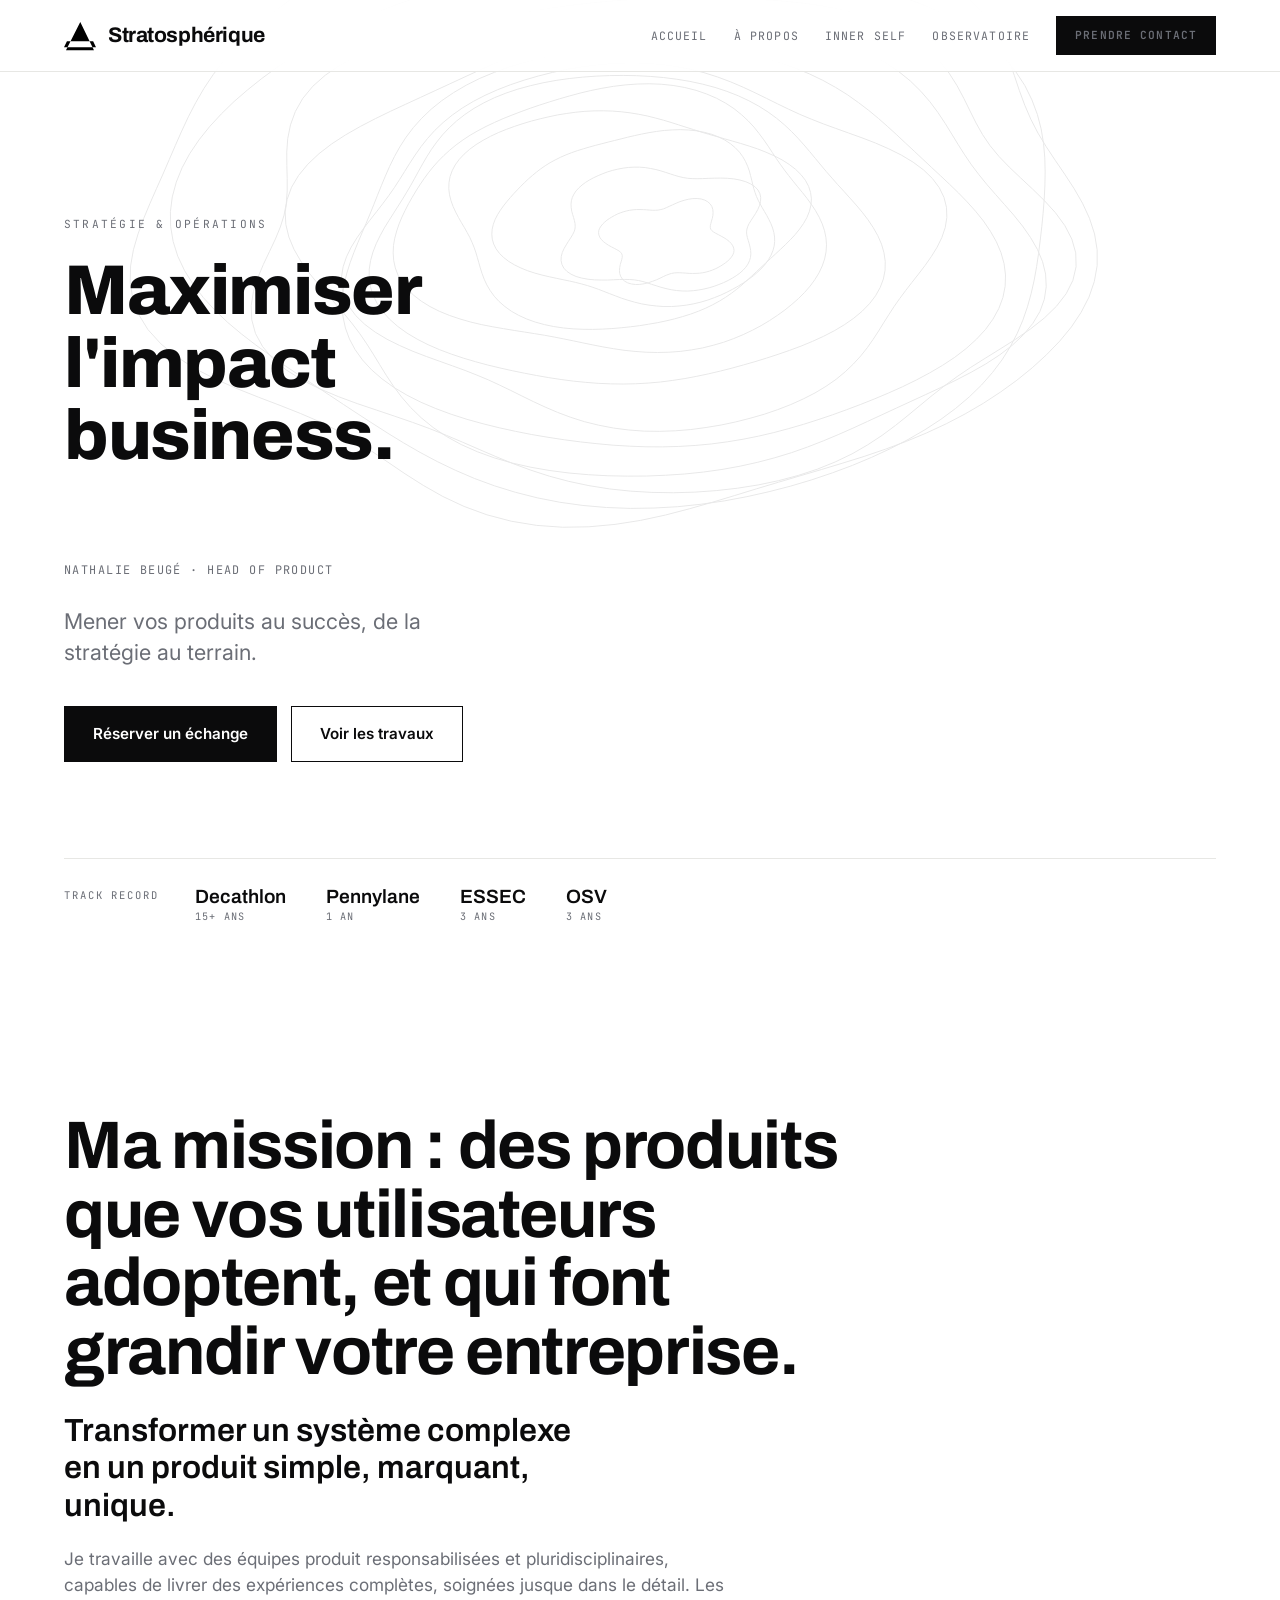
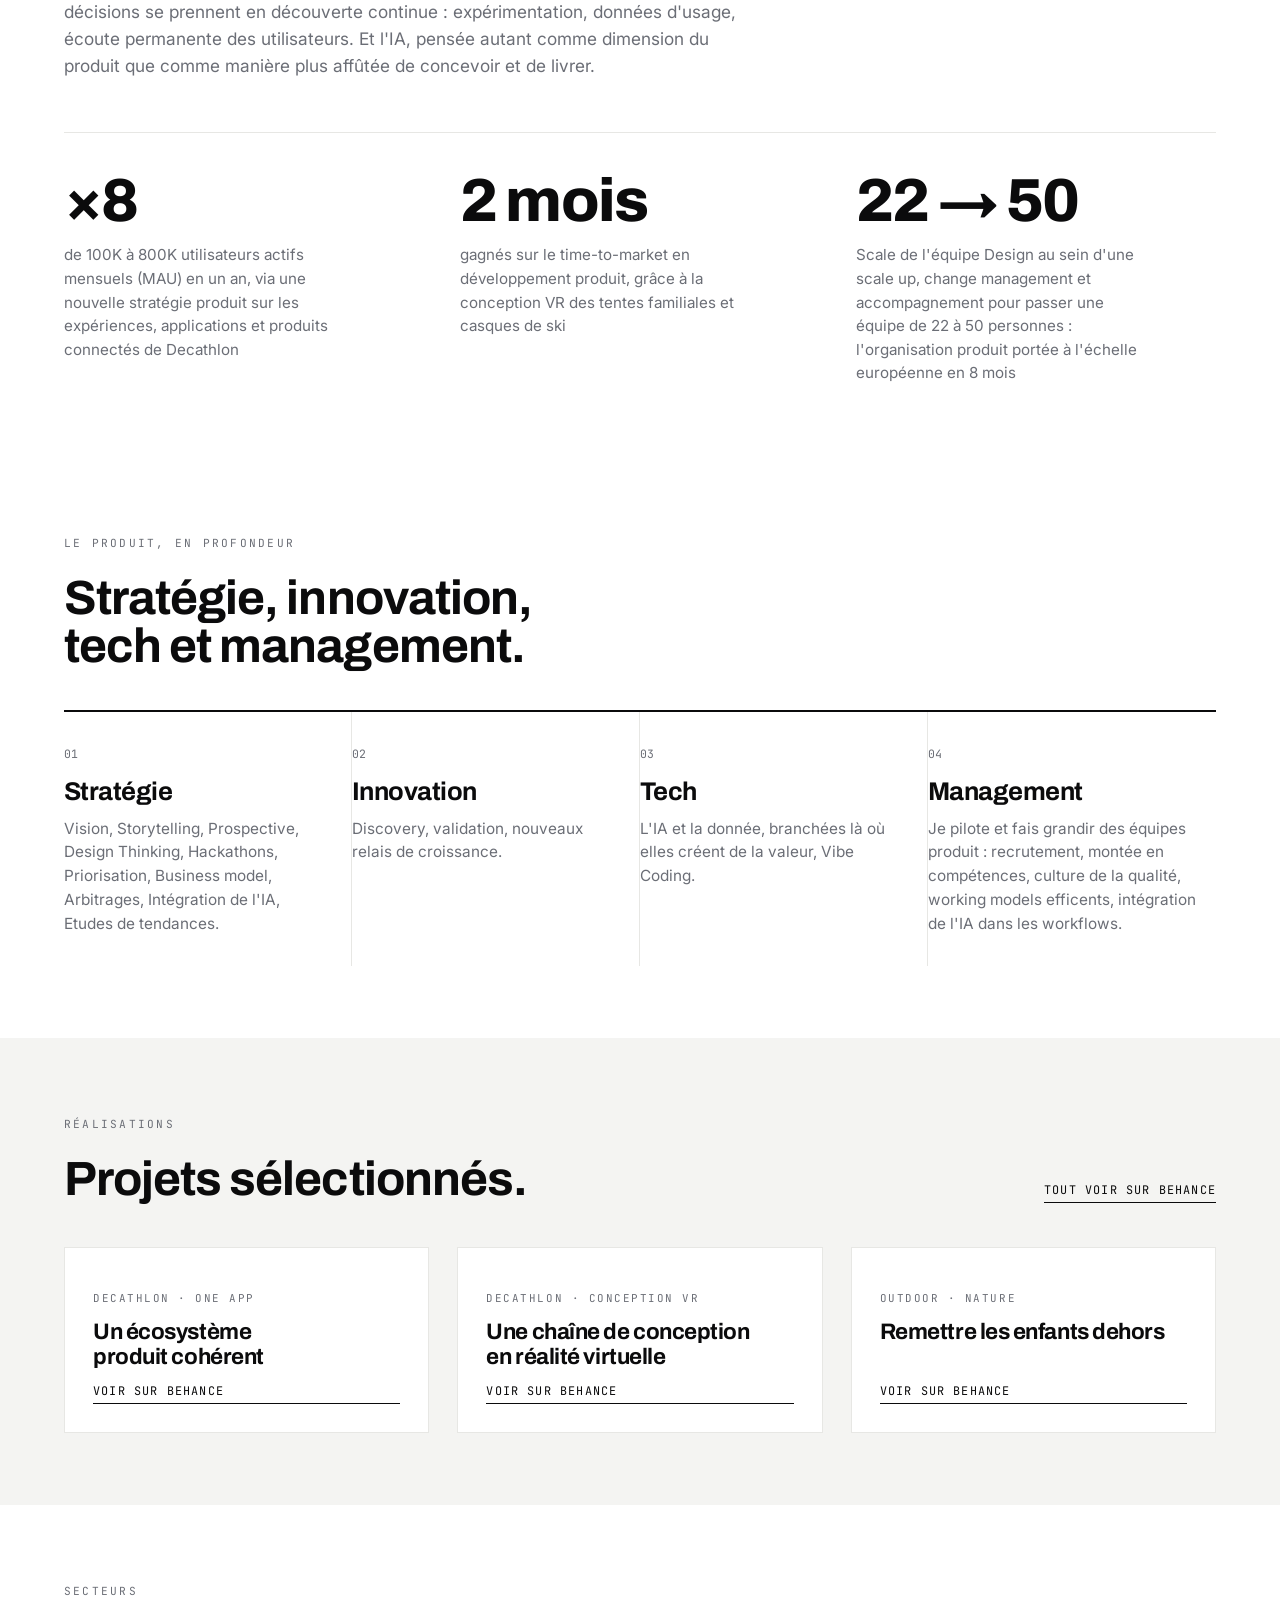
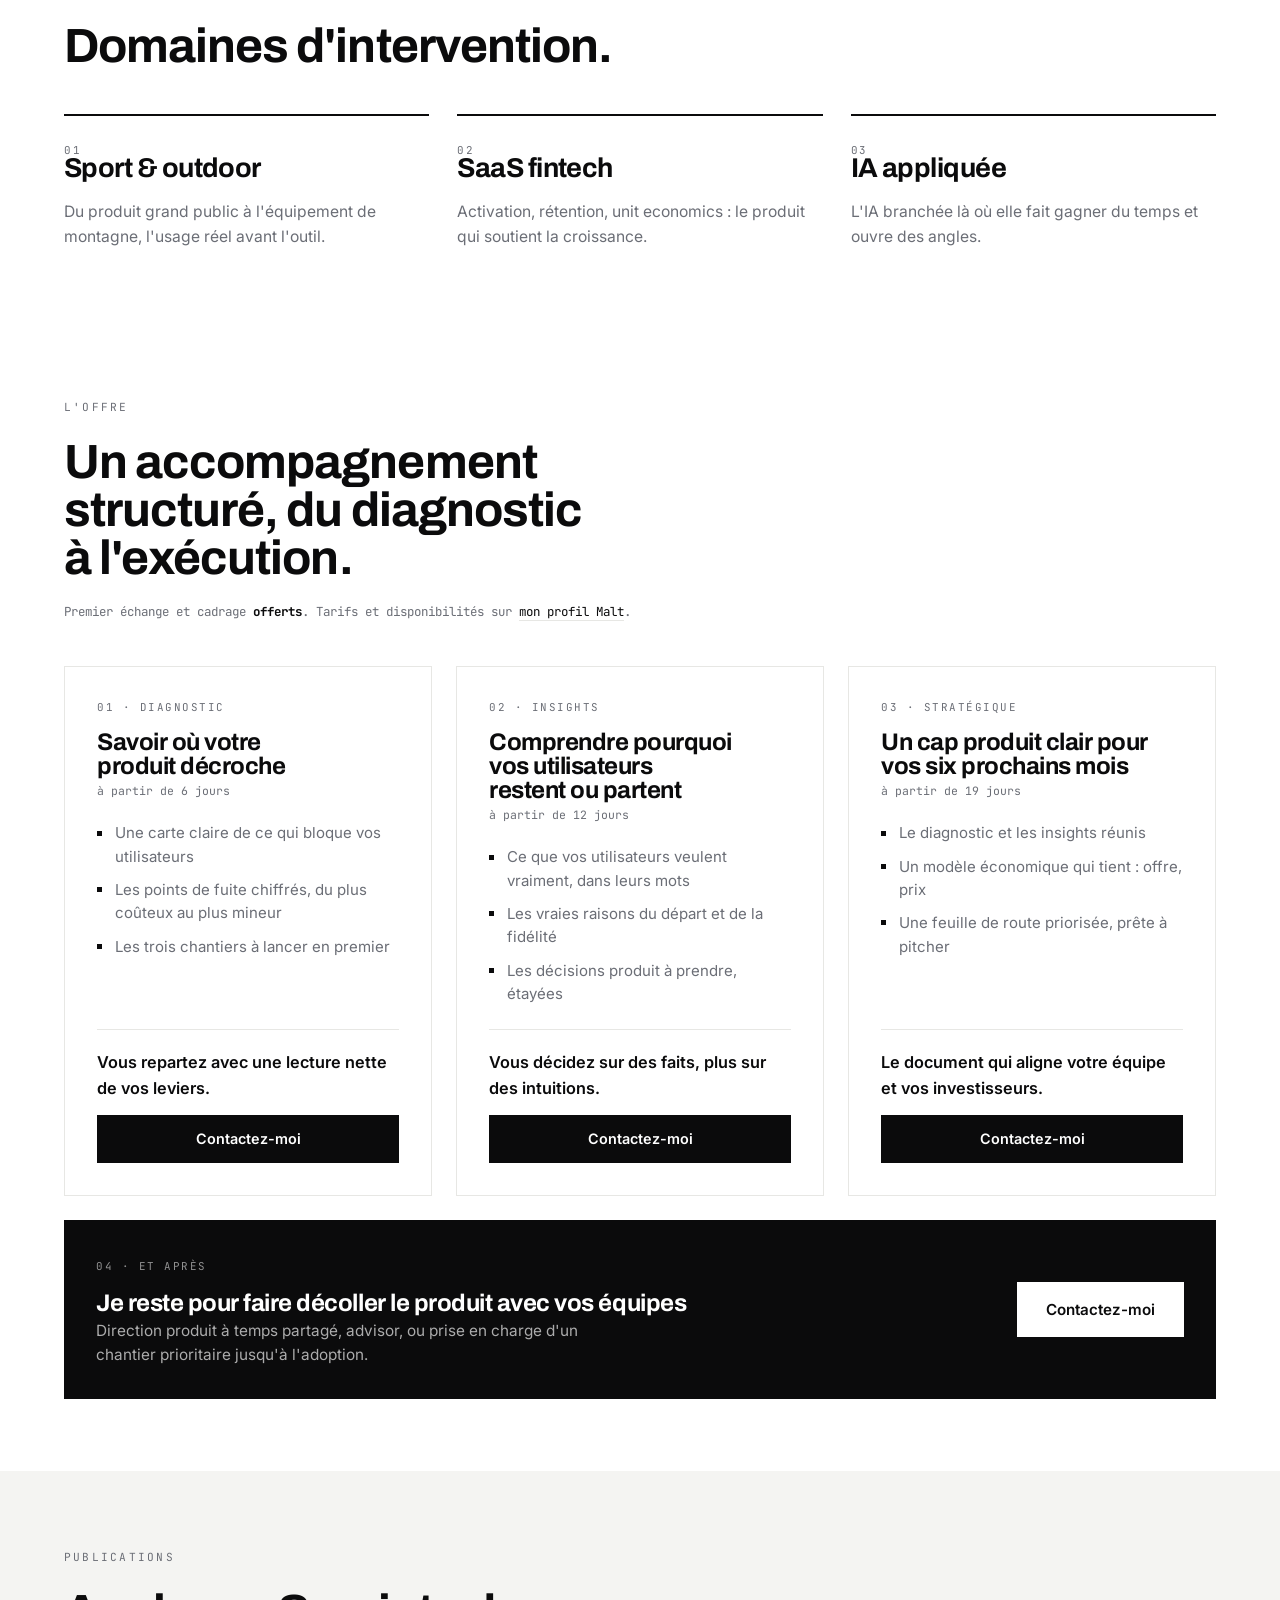
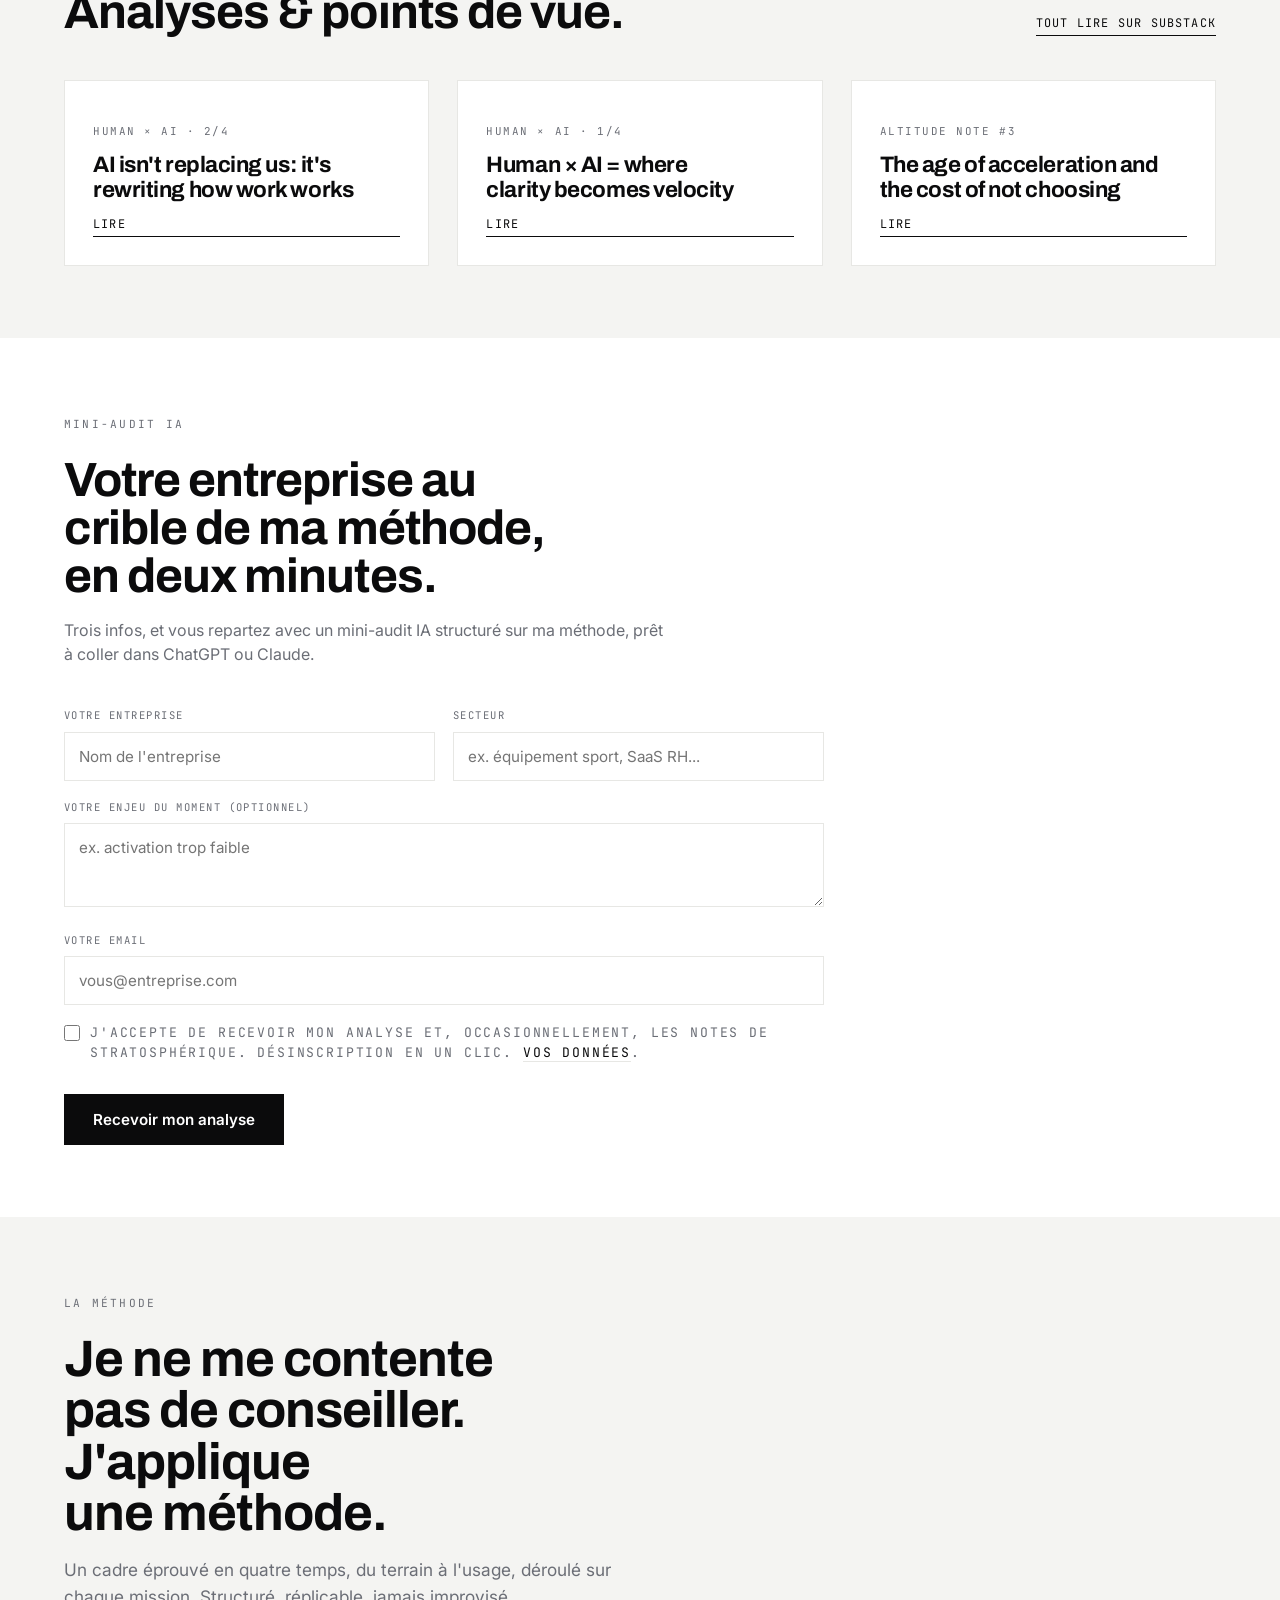
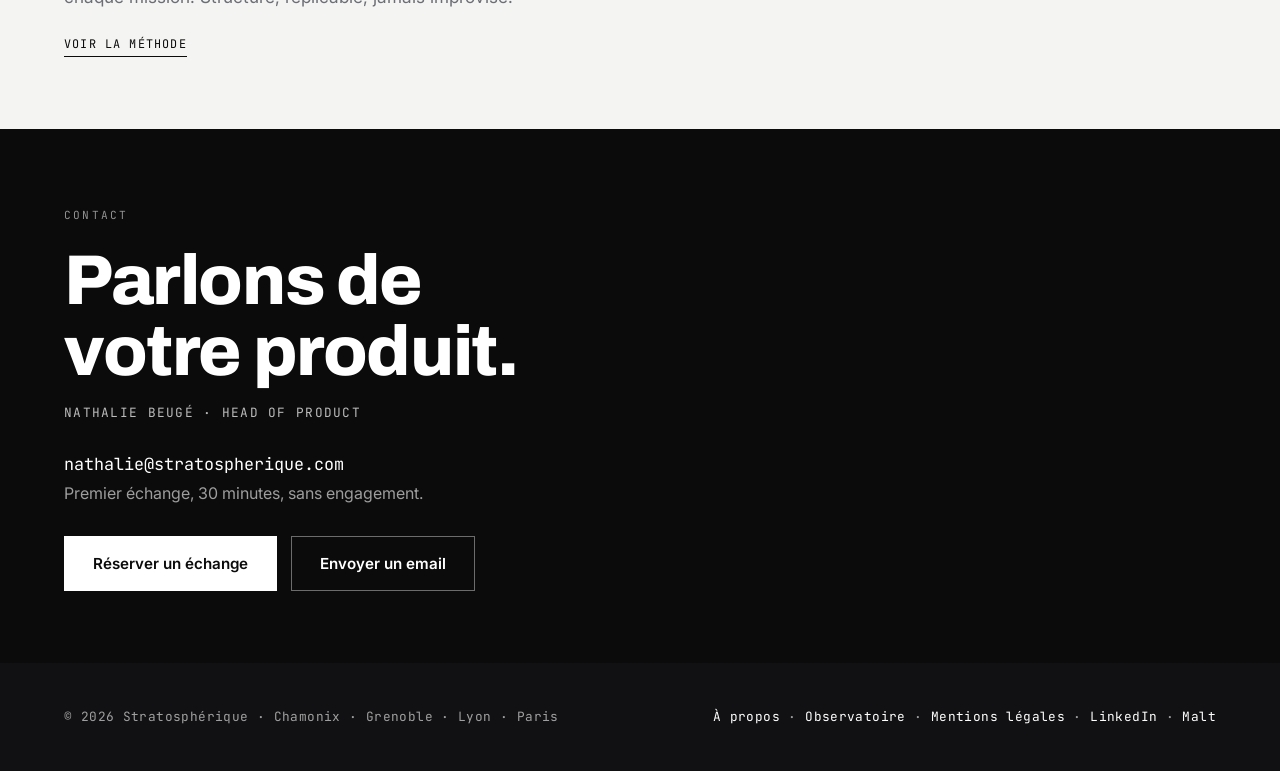
==== commit 5c0c47b7: "Update index.html" ====
--- a/index.html
+++ b/index.html
@@ -364,7 +364,7 @@
     <p class="mission-lead reveal">Transformer un système complexe en un produit simple, marquant, unique.</p>
     <p class="mission-text reveal">Je travaille avec des équipes produit responsabilisées et pluridisciplinaires, capables de livrer des expériences complètes, soignées jusque dans le détail. Les décisions se prennent en découverte continue : expérimentation, données d'usage, écoute permanente des utilisateurs. Et l'IA, pensée autant comme dimension du produit que comme manière plus affûtée de concevoir et de livrer.</p>
     <div class="smetrics reveal">
-      <div><span class="v">×8</span><span class="kk">de 100K à 800K utilisateurs actifs mensuels (MAU) en un an, via une nouvelle stratégie produit</span></div>
+      <div><span class="v">×8</span><span class="kk">de 100K à 800K utilisateurs actifs mensuels (MAU) en un an, via une nouvelle stratégie produit sur les expériences, applications et produits connectés de Decathlon</span></div>
       <div><span class="v">2 mois</span><span class="kk">gagnés sur le time-to-market en développement produit, grâce à la conception VR des tentes familiales et casques de ski</span></div>
       <div><span class="v">22 → 50</span><span class="kk">Scale de l'équipe Design au sein d'une scale up, change management et accompagnement pour passer une équipe de 22 à 50 personnes : l'organisation produit portée à l'échelle européenne en 8 mois</span></div>
     </div>
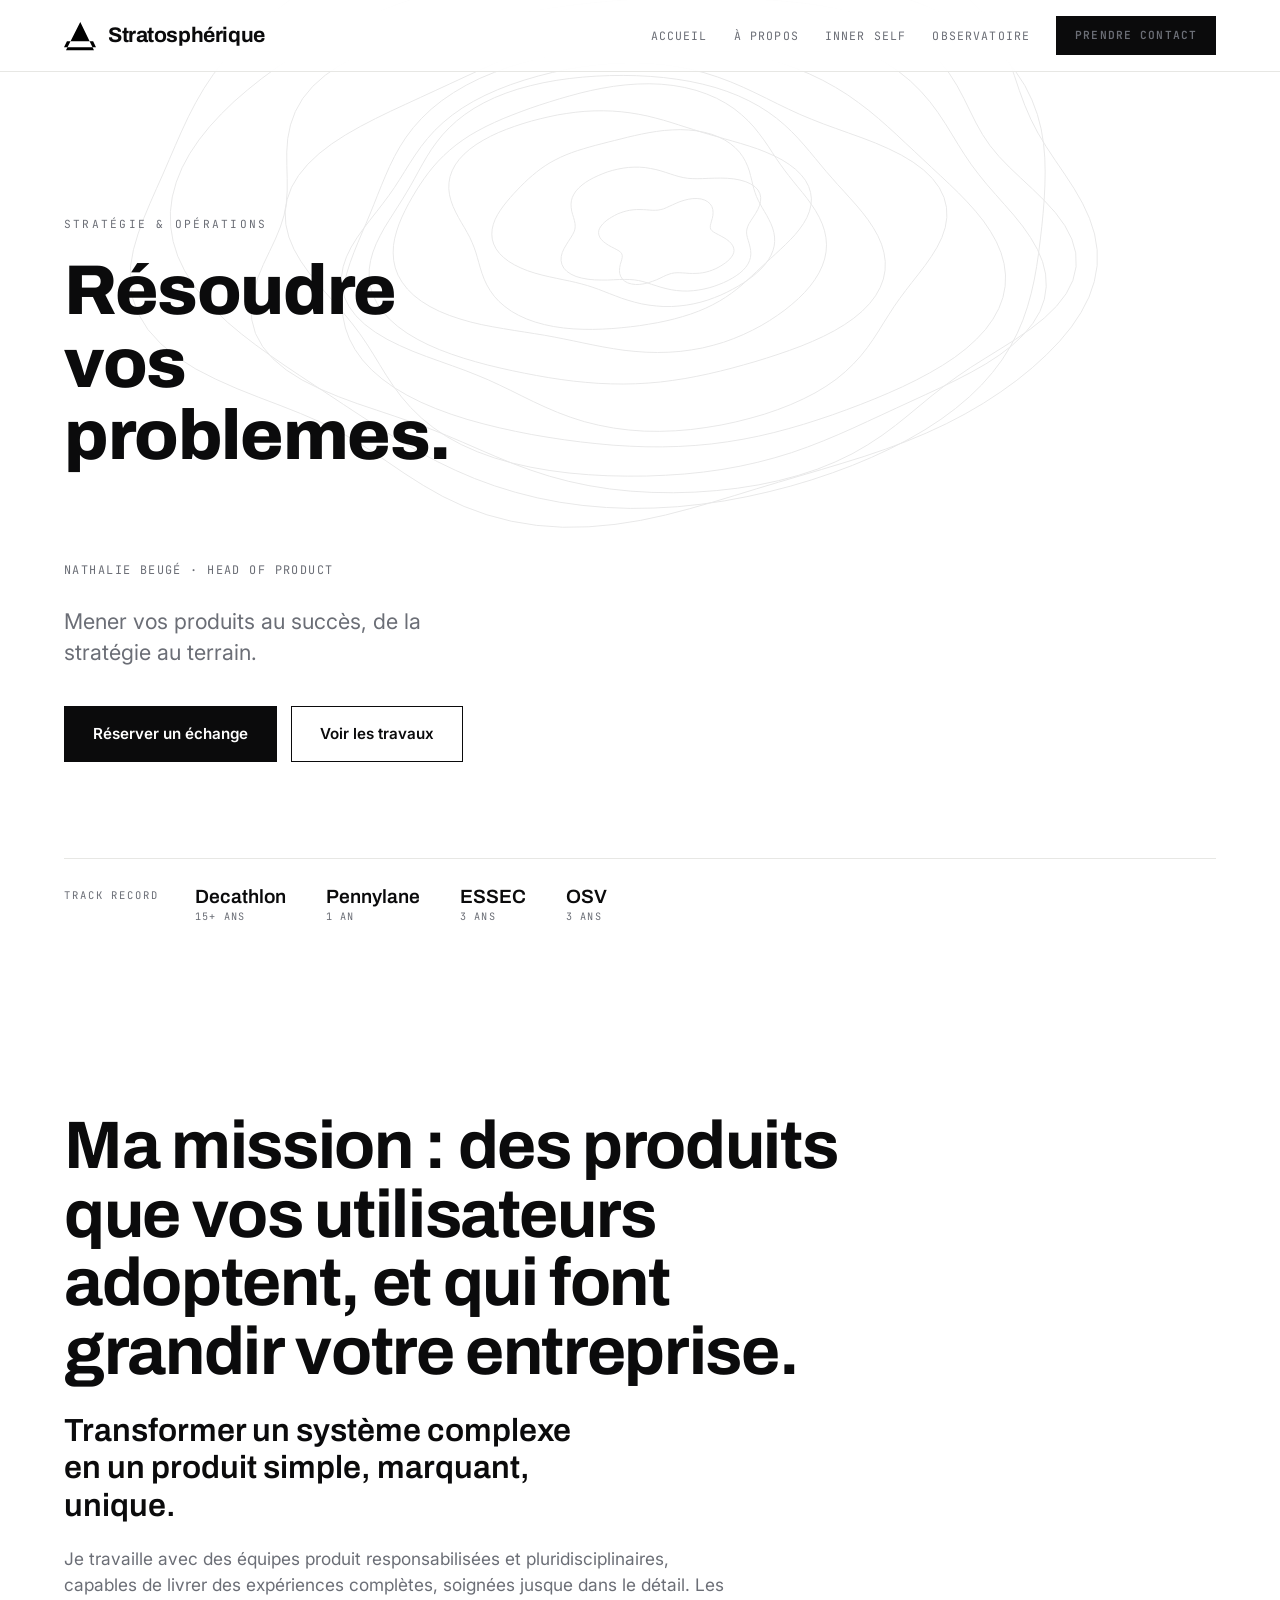
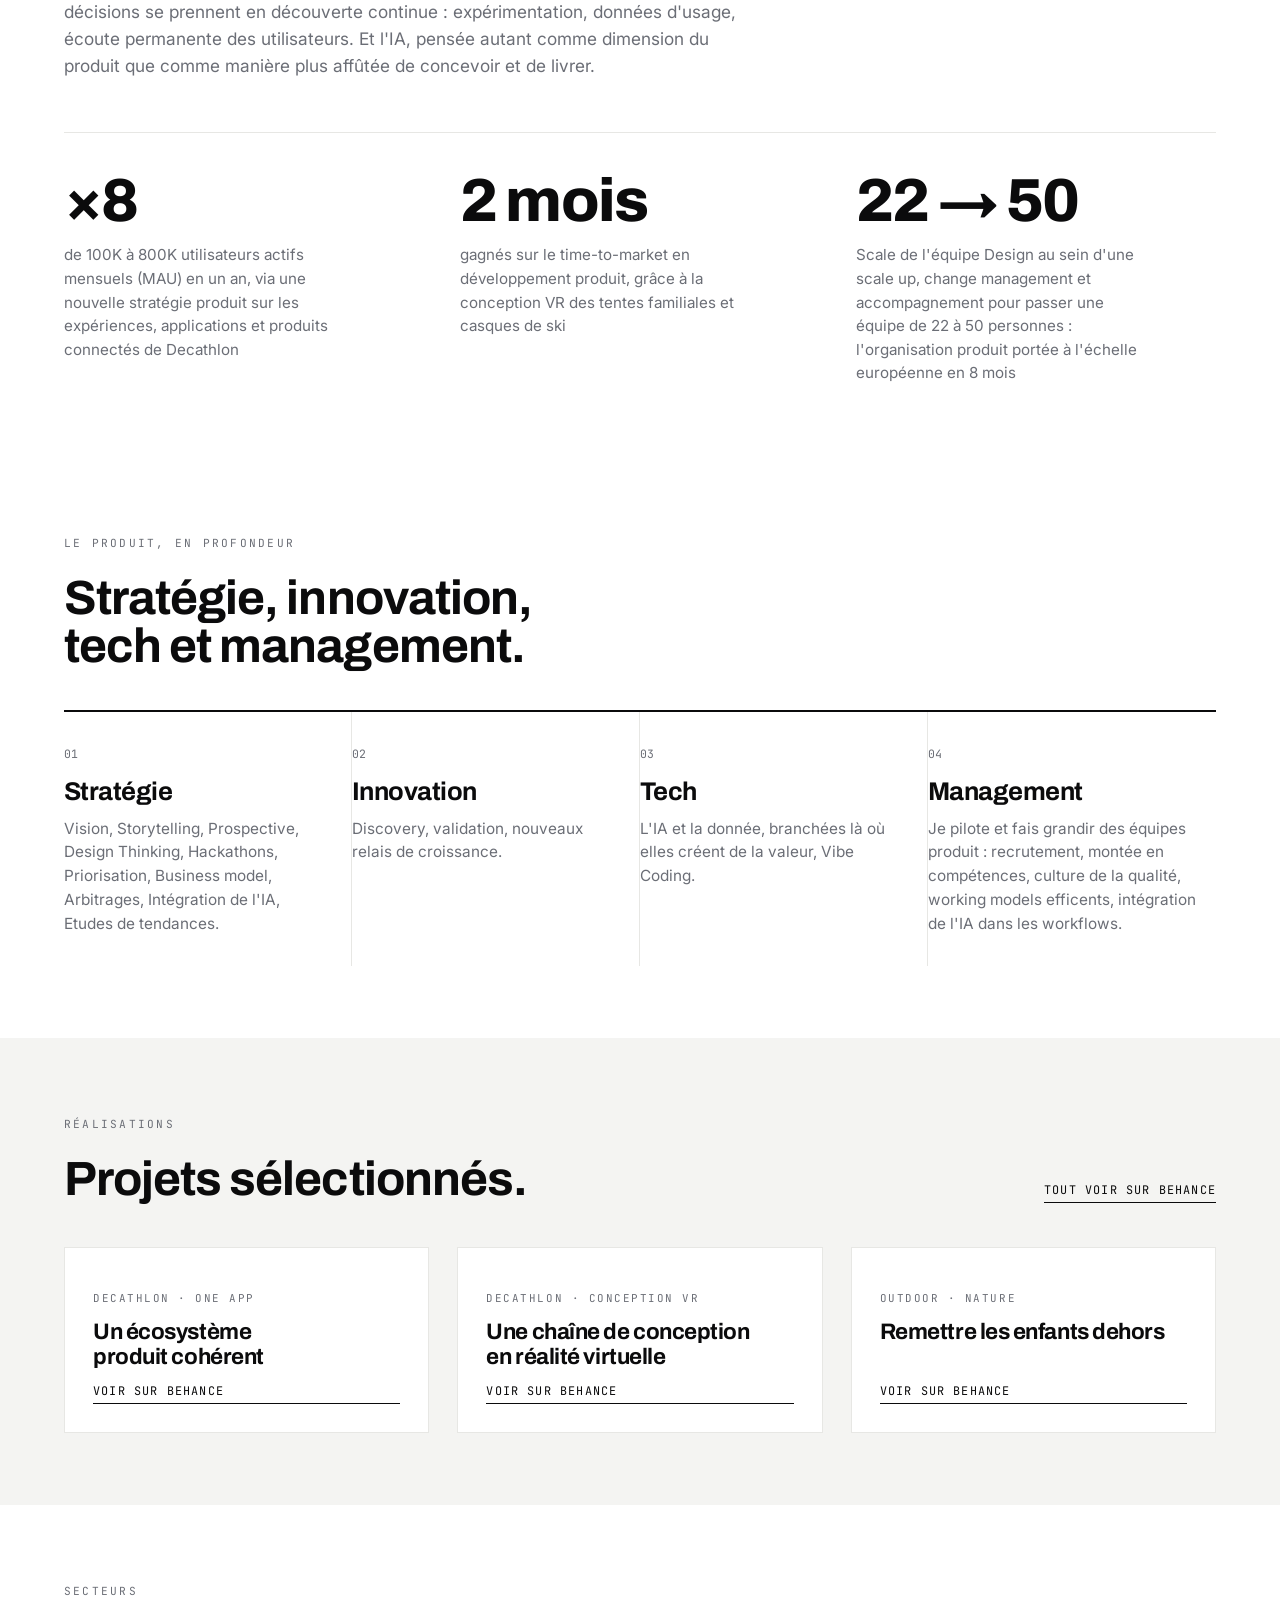
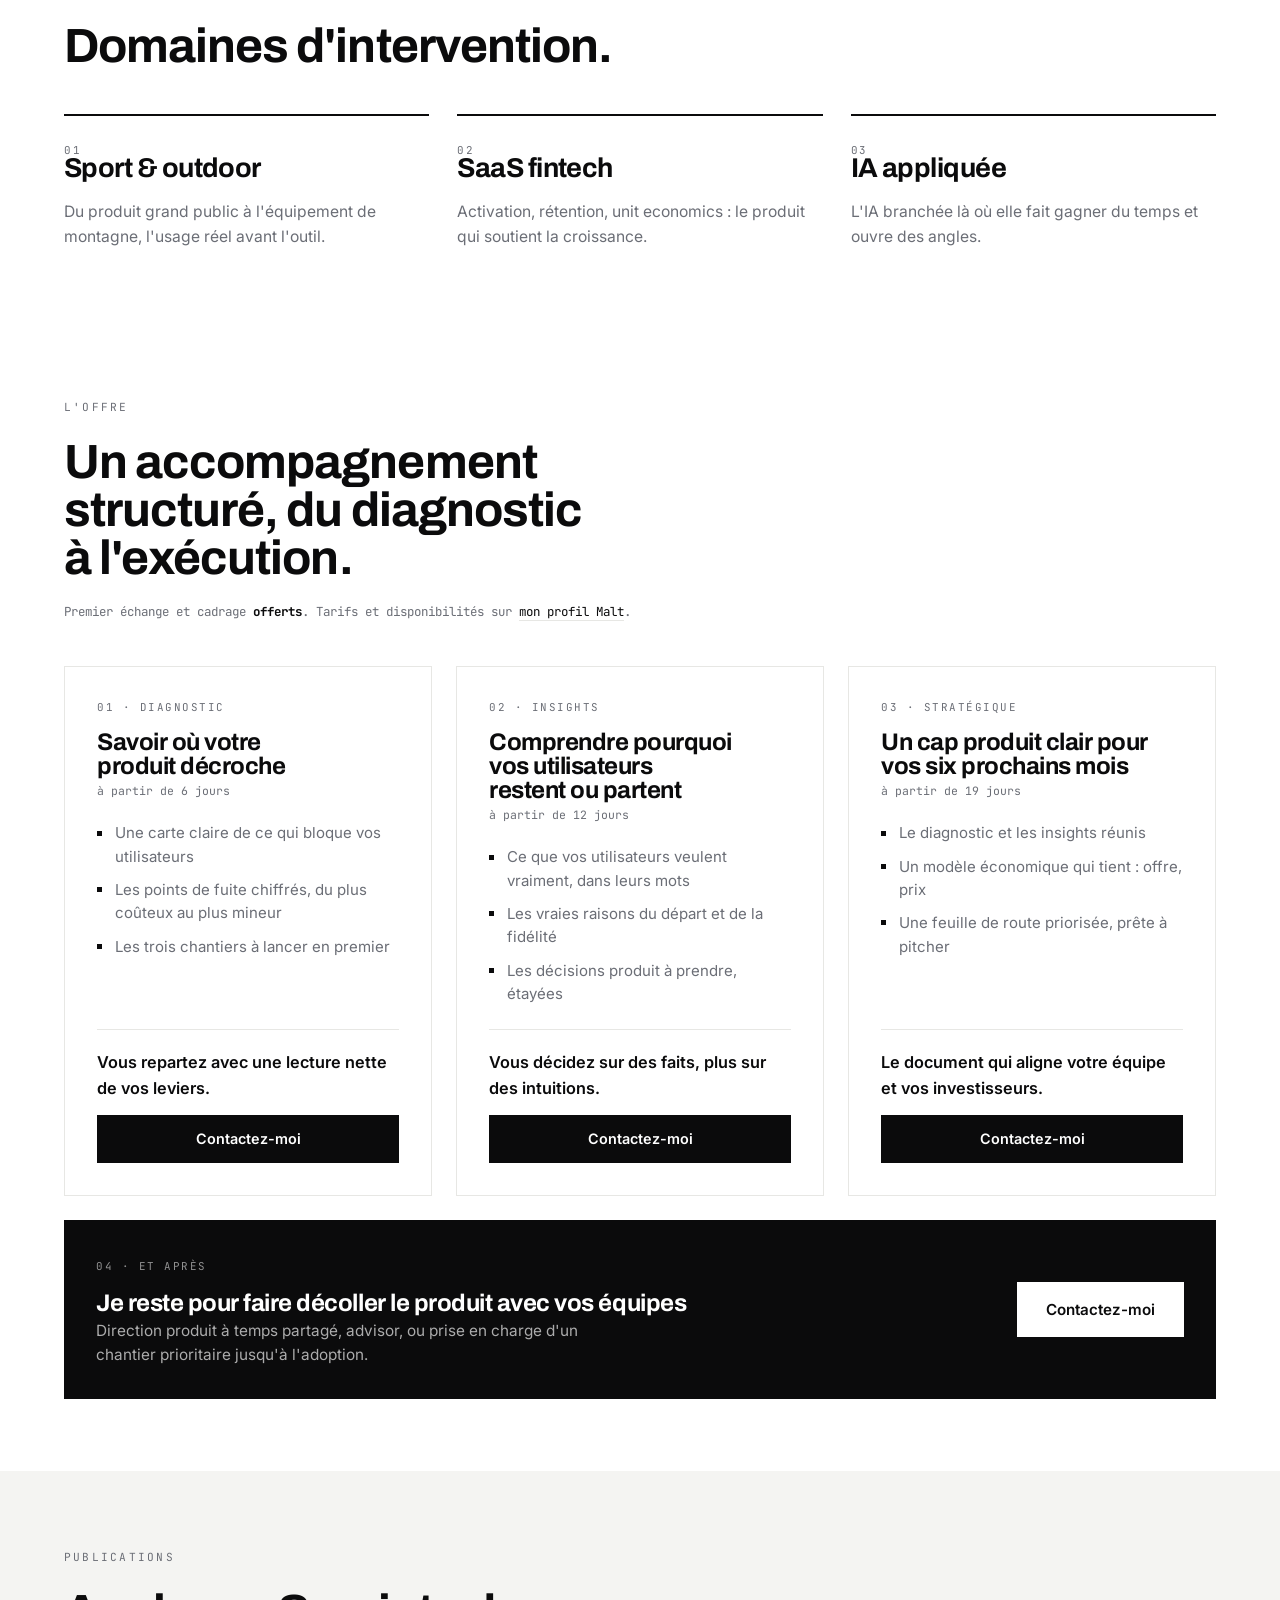
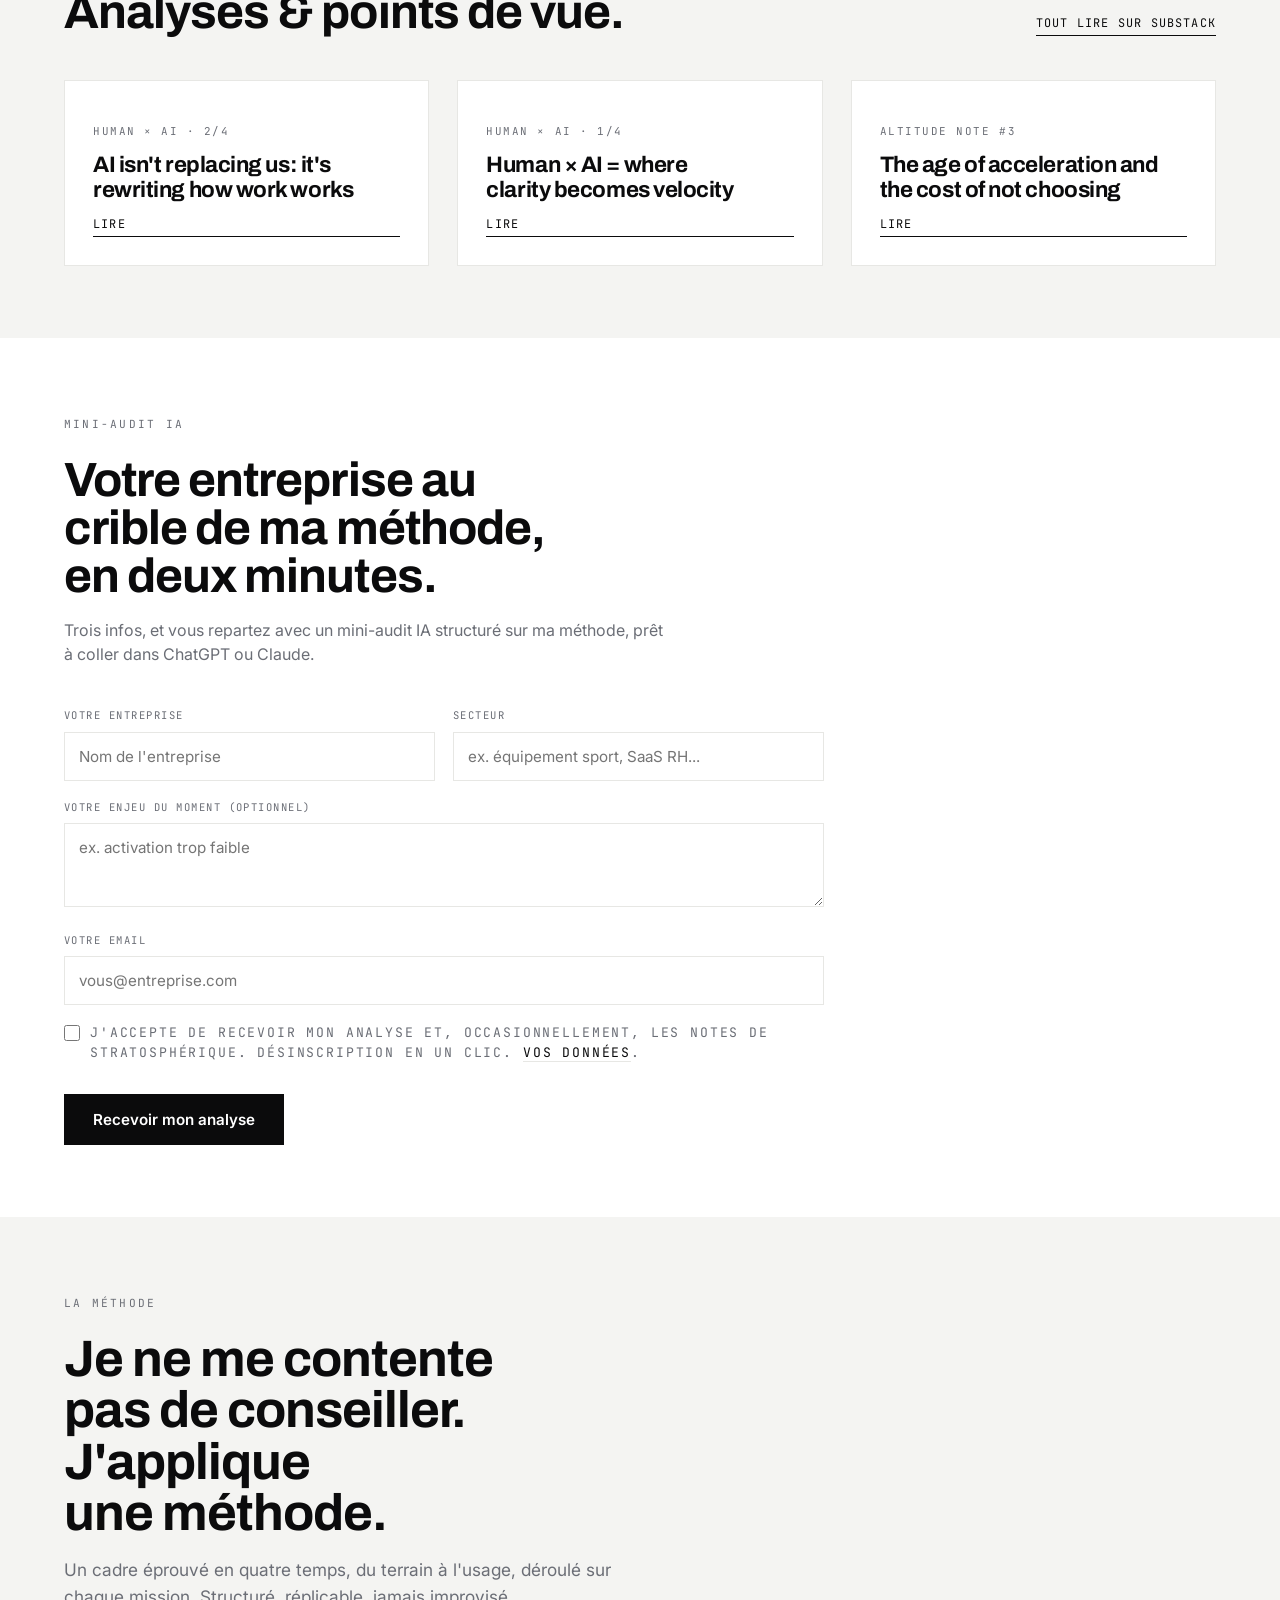
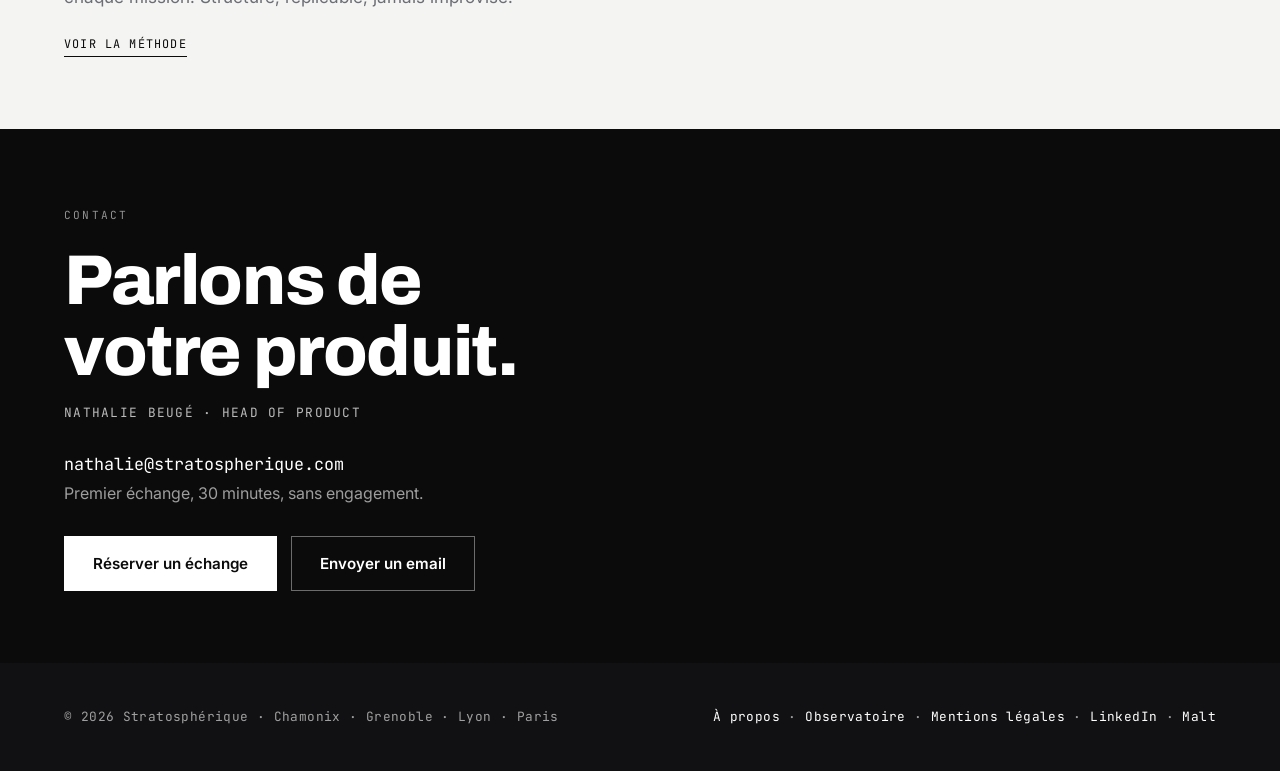
==== commit c87517a6: "Update index.html" ====
--- a/index.html
+++ b/index.html
@@ -597,15 +597,19 @@
       var n=(document.getElementById('az-name').value||'votre entreprise').trim();
       var s=(document.getElementById('az-sector').value||'secteur non précisé').trim();
       var g=(document.getElementById('az-goal').value||'').trim();
-      var goalLine = g ? ('Enjeu du moment : '+g+'.') : "Pas d'enjeu précis pour l'instant.";
-      var p="Tu es Stratosphérique (Nathalie Beugé). Je fais décoller les produits. Ma méthode en 4 temps : Comprendre le terrain, Cibler où la tech est un vrai levier, Déployer, Ancrer l'usage. Style direct, concret, sans jargon.\\n\\n"
-        +"Entreprise : "+n+" ("+s+").\\n"+goalLine+"\\n\\n"
-        +"Fais un mini-audit IA de cette entreprise, selon ma méthode :\\n"
-        +"1. COMPRENDRE : en une phrase, l'usage central que sert l'entreprise, et où le produit risque de plafonner.\\n"
-        +"2. CIBLER : trois endroits où l'IA serait un vrai levier (gagner du temps, dérisquer un projet, rendre visible l'avancement), et un endroit où elle n'apporterait rien.\\n"
-        +"3. DÉPLOYER : la première action à lancer ce mois-ci, le moins d'effort pour le plus d'impact.\\n"
-        +"4. ANCRER : un indicateur simple à suivre pour vérifier que ça décolle.\\n"
-        +"Phrases courtes, priorisé, concret.";
+      var goalLine = g ? ('Enjeu du moment : '+g+'.') : "Pas d'enjeu déclaré : identifie l'enjeu le plus probable pour ce secteur et annonce-le en une phrase avant l'audit.";
+      var p="Tu es le mini-audit Stratosphérique.\n"
+        +"Tu appliques la méthode de Nathalie Beugé, stratège produit (Decathlon, Pennylane, ESSEC), auteure de Stratégie Ikigai (Éditions Inverse).\n"
+        +"Sa thèse : une stratégie ne se copie pas, elle se révèle. L'IA amplifie la clarté comme le flou.\n"
+        +"Style : direct, affirmatif, phrases courtes, zéro jargon, aucun tiret long.\n\n"
+        +"Entreprise : "+n+" ("+s+").\n"+goalLine+"\n\n"
+        +"Déroule le mini-audit en 4 temps :\n\n"
+        +"1. COMPRENDRE, au filtre ikigai. Quatre réponses d'une ligne : ce que cette entreprise sait vraiment faire, ce que le monde attend d'elle, ce pour quoi ses clients paient, ce qui sert le vivant. Puis une phrase : sa singularité, celle qu'aucun concurrent ne peut copier. Ferme ce temps par le signal faible à surveiller en priorité, celui qui annonce l'accident lié à l'enjeu.\n\n"
+        +"2. CIBLER. Trois endroits où l'IA devient vélocité parce que la clarté existe déjà : gagner du temps, dérisquer, rendre l'avancement visible. Et un endroit où l'IA amplifierait le flou : à clarifier avant d'outiller.\n\n"
+        +"3. DÉPLOYER. 10 % stratégie, 90 % exécution. La première action du mois : effort minimal, impact maximal. Puis les trois clés de son exécution : le récit (la phrase que toute l'équipe répétera à l'identique), la cordée (le rôle qui porte l'action, nommé), le rythme (le rituel hebdomadaire qui garde le contact avec les utilisateurs). Ajoute un quick win : exécutable en 7 jours, sans budget, par une seule personne.\n\n"
+        +"4. ANCRER. Deux indicateurs à croiser : un financier, un vivant (usage réel, engagement, apprentissage). Outcome, pas output. Donne le seuil qui prouve que ça décolle.\n\n"
+        +"Ferme l'audit par une ligne d'altitude : une métaphore d'alpinisme, une seule phrase, qui donne le cap. Signe : △\n"
+        +"Si on te répond « sommet », livre le bonus : les trois questions que le dirigeant doit poser à sa cordée cette semaine.";
       if(LEAD_ENDPOINT){ try{ fetch(LEAD_ENDPOINT,{method:'POST',headers:{'Content-Type':'application/json'},body:JSON.stringify({email:email,entreprise:n,secteur:s,enjeu:g,source:'analyse-express'})}).catch(function(){}); }catch(e){} }
       var out=document.getElementById('az-out'); out.value=p;
       try{ if(navigator.clipboard){ navigator.clipboard.writeText(p); } }catch(e){}
@@ -624,7 +628,7 @@
 (function(){
   var el=document.getElementById('rot'); if(!el) return;
   var box=el.parentNode;
-  var phrases=['Dérisquer vos innovations.',"Maximiser l'impact business.","Transformer vos idées en plan d'exécution."];
+  var phrases=['Dérisquer vos innovations.',"Résoudre vos problemes.","Maximiser l'impact business.","Transformer vos idées en plan d'exécution."];
   var i=0;
   setInterval(function(){
     box.classList.add('out');
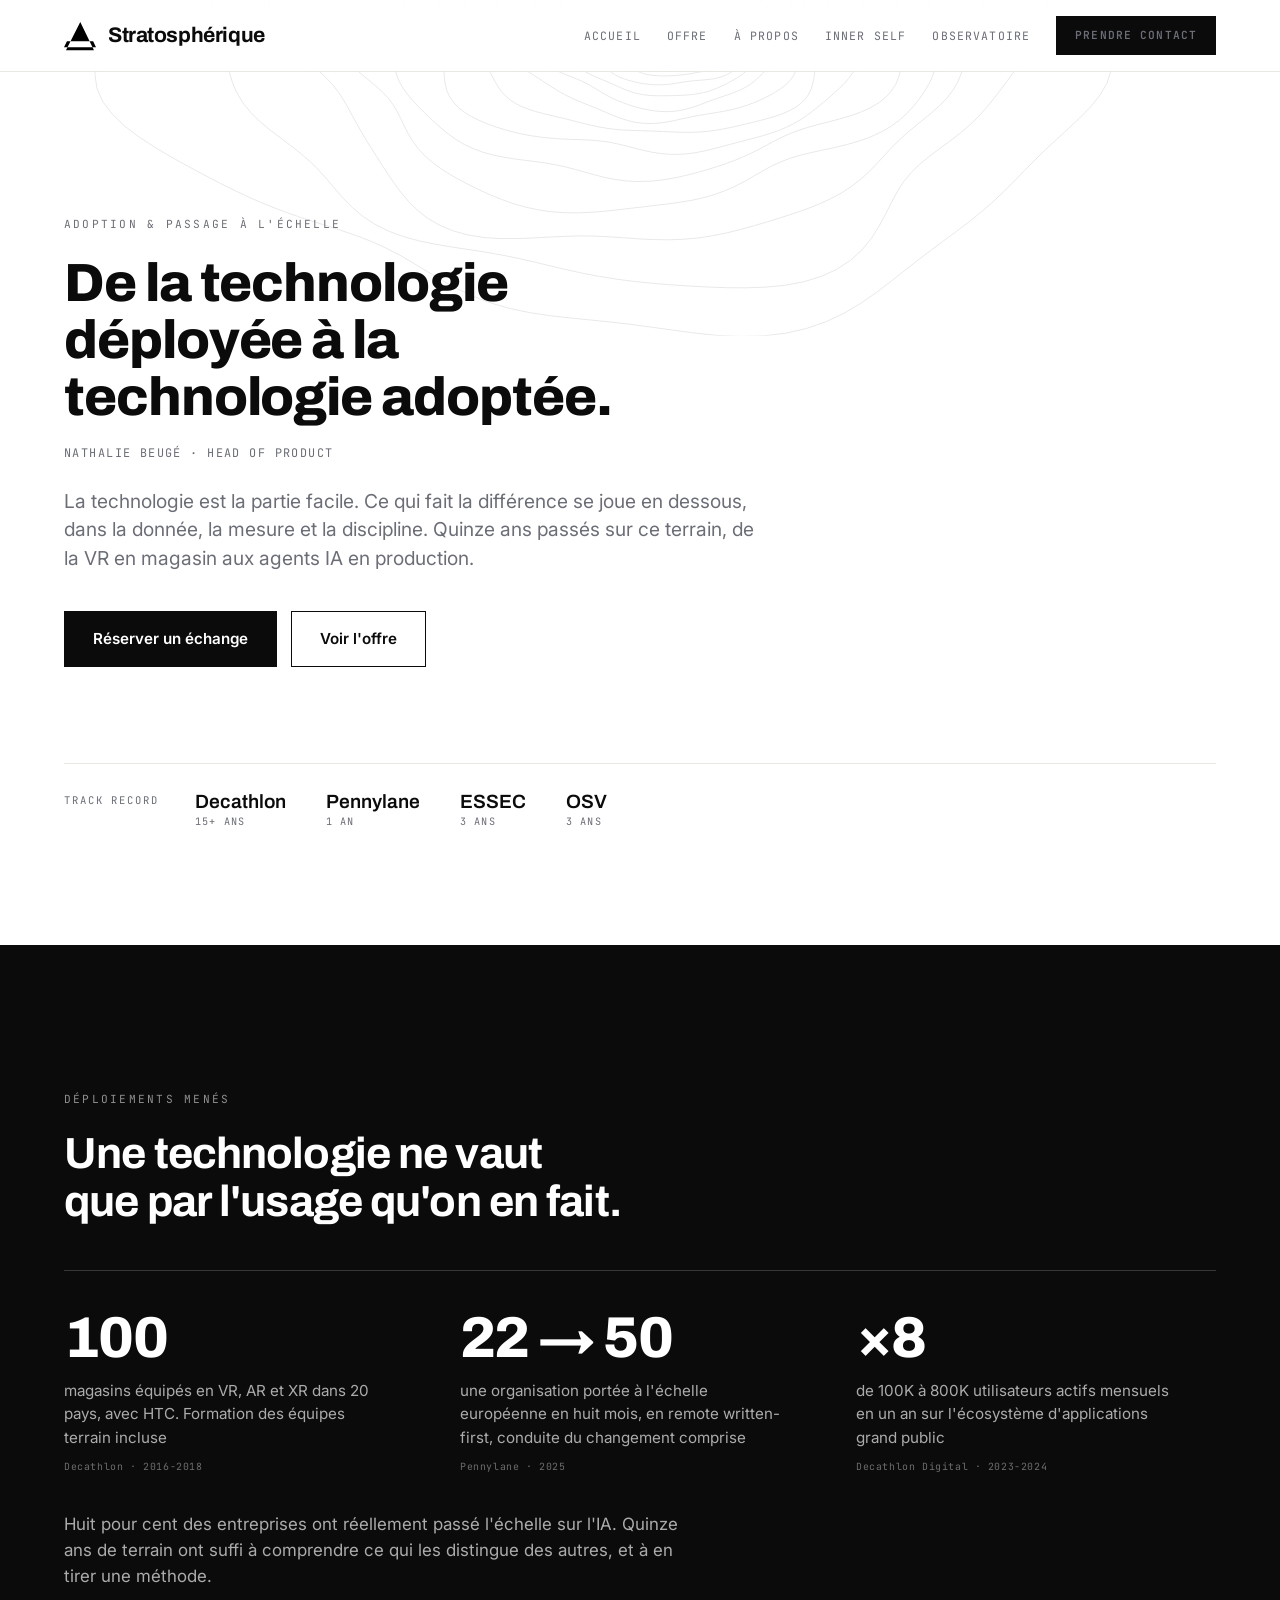
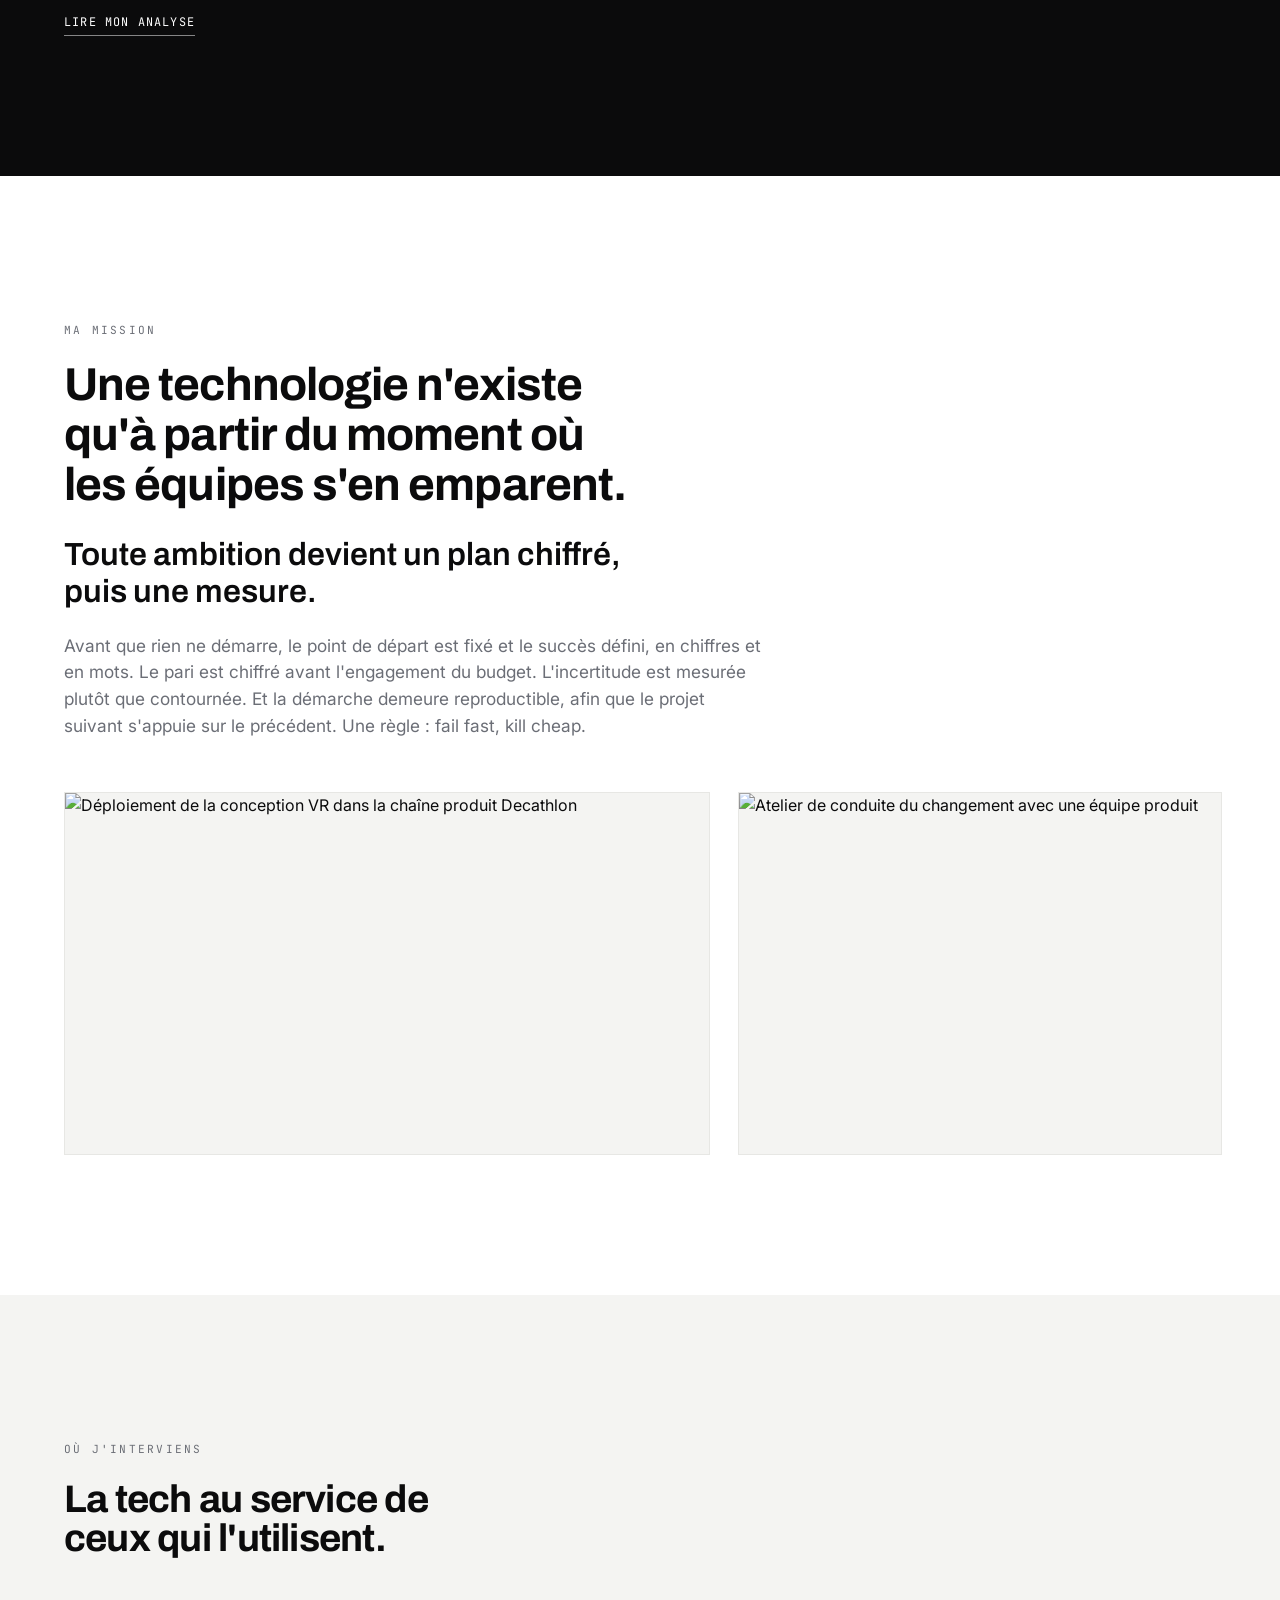
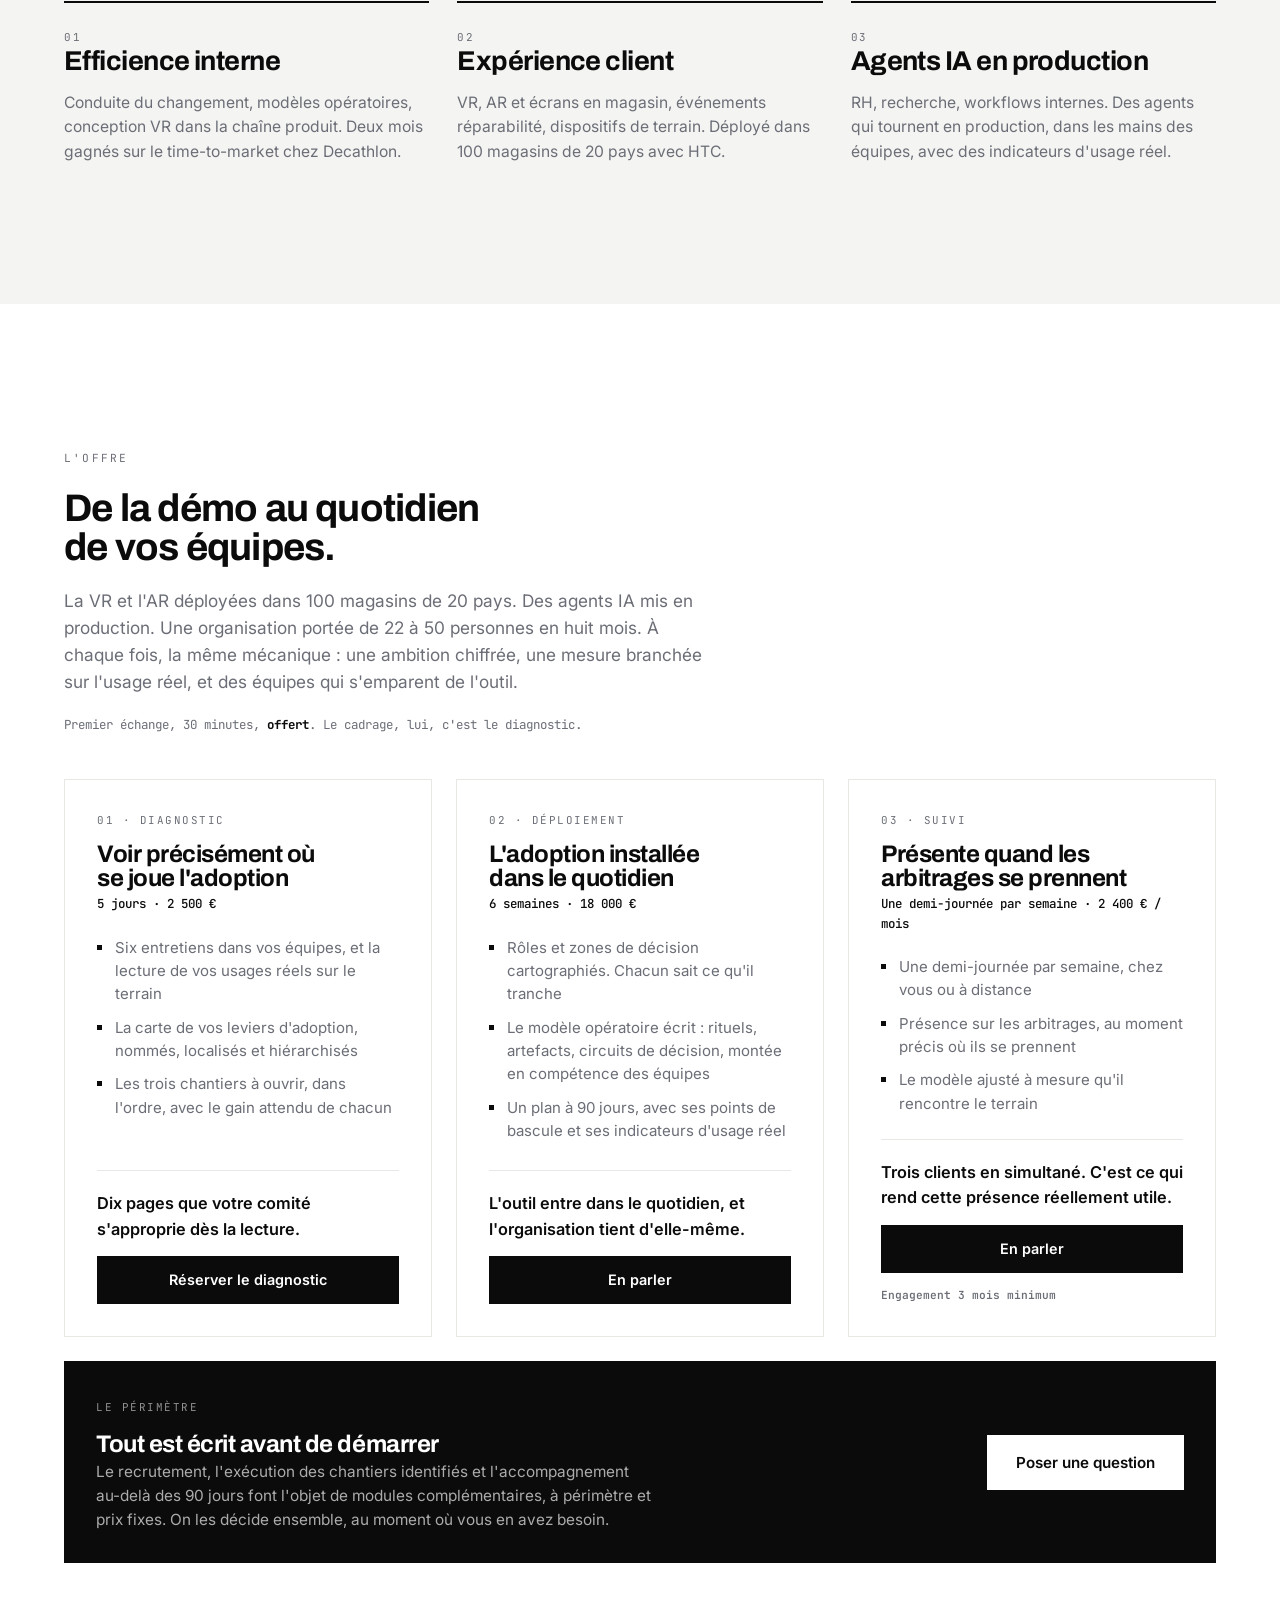
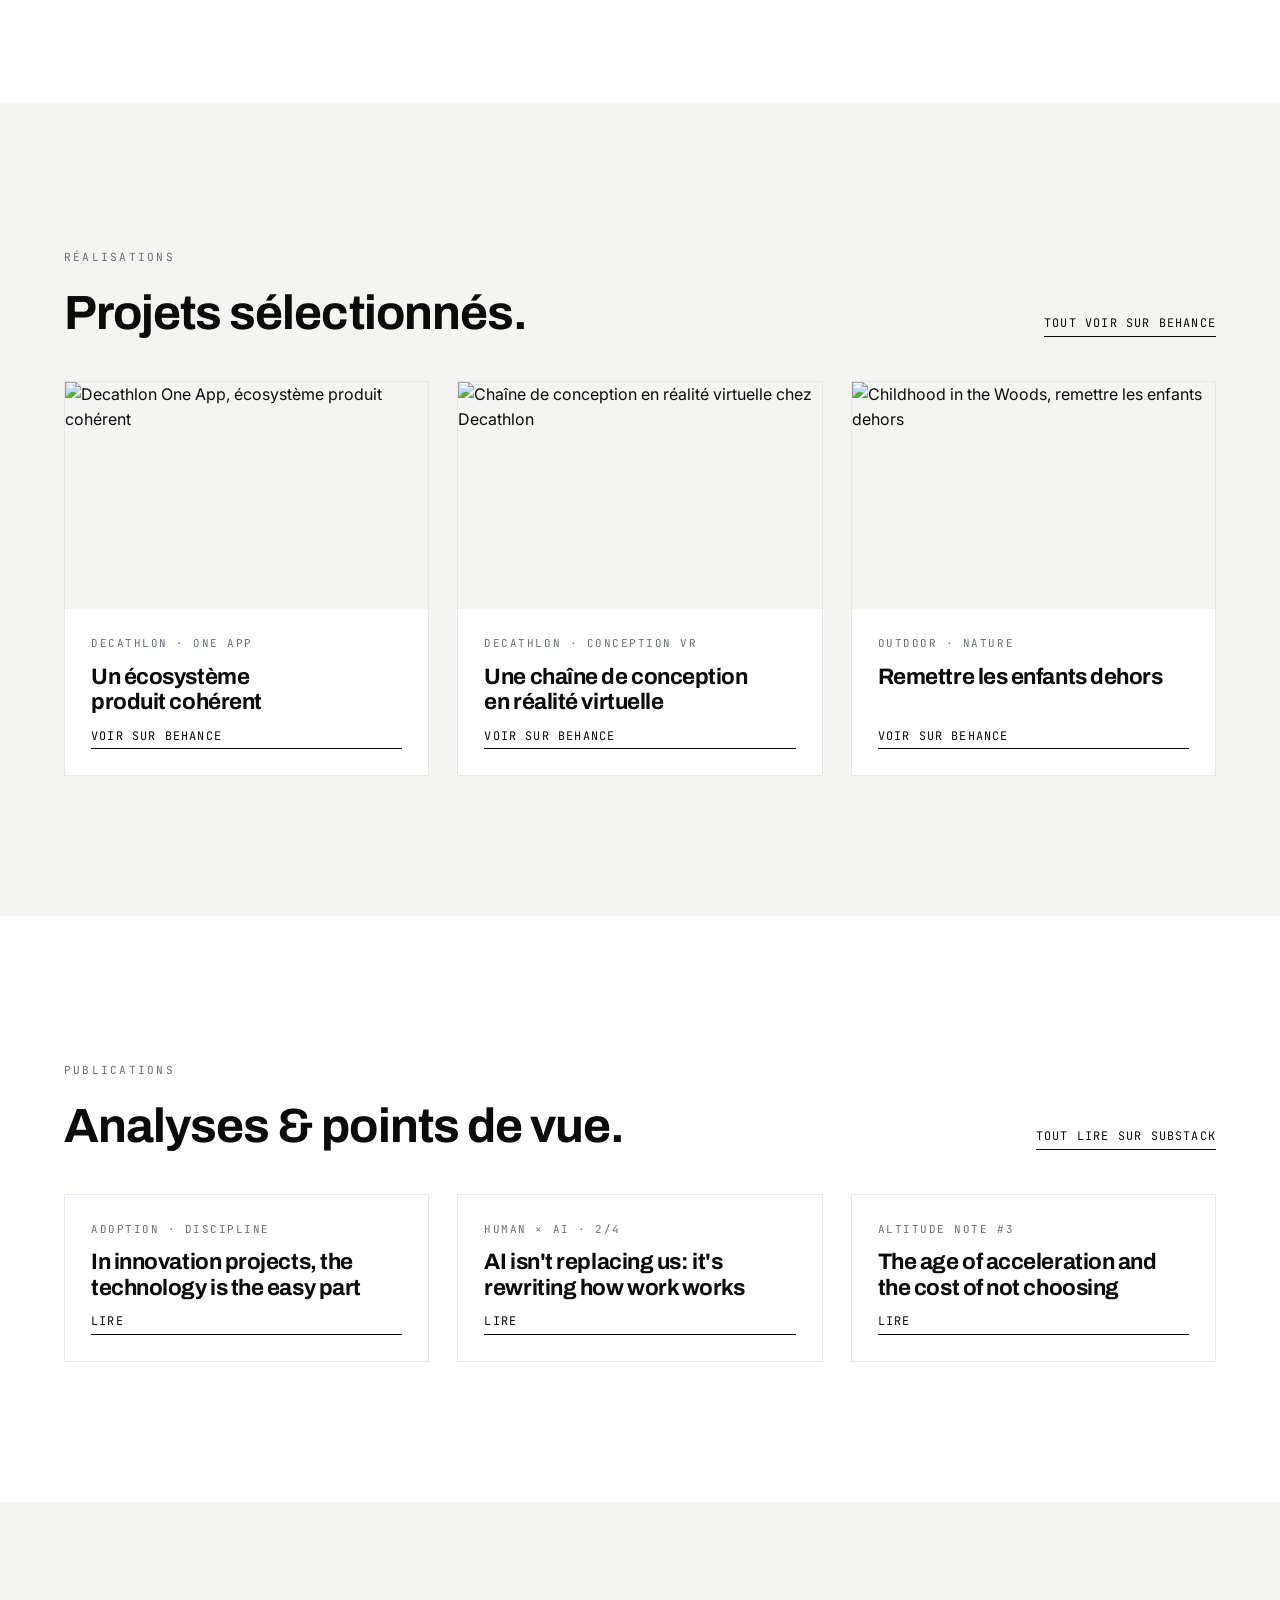
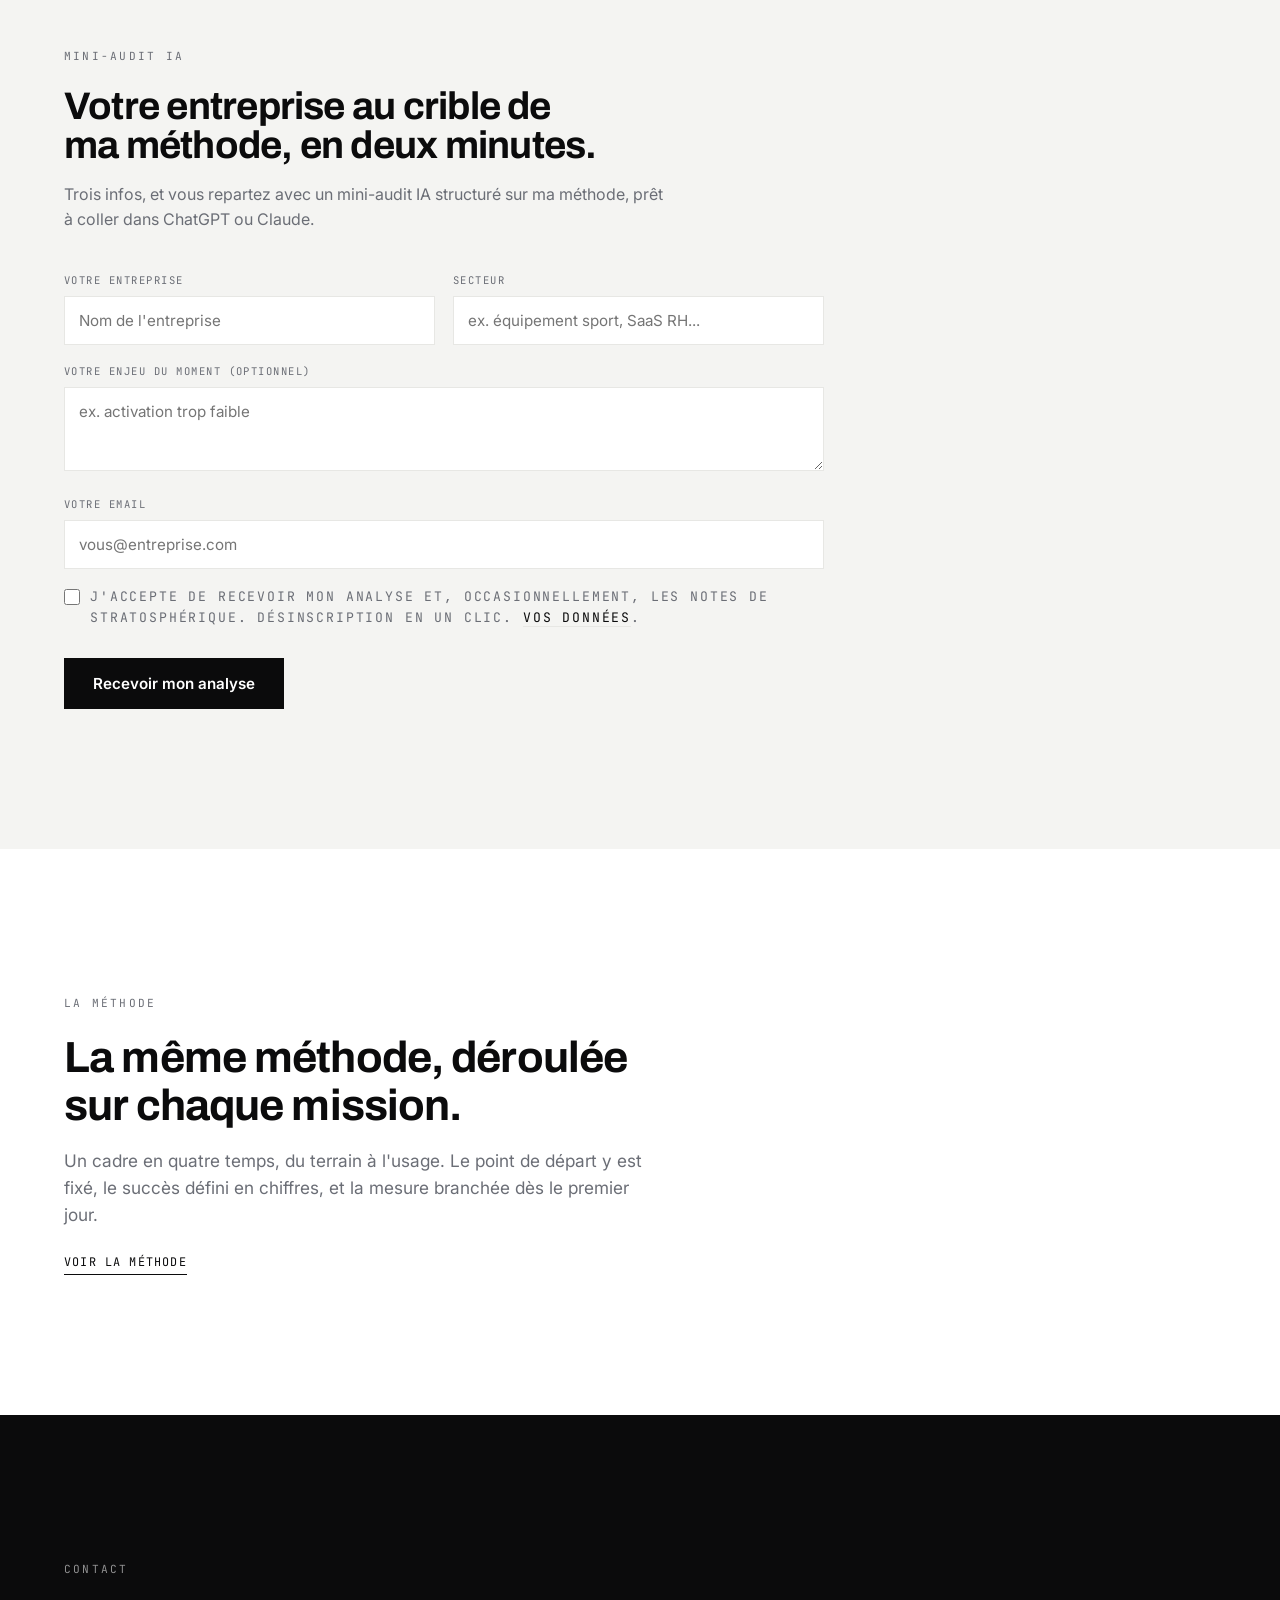
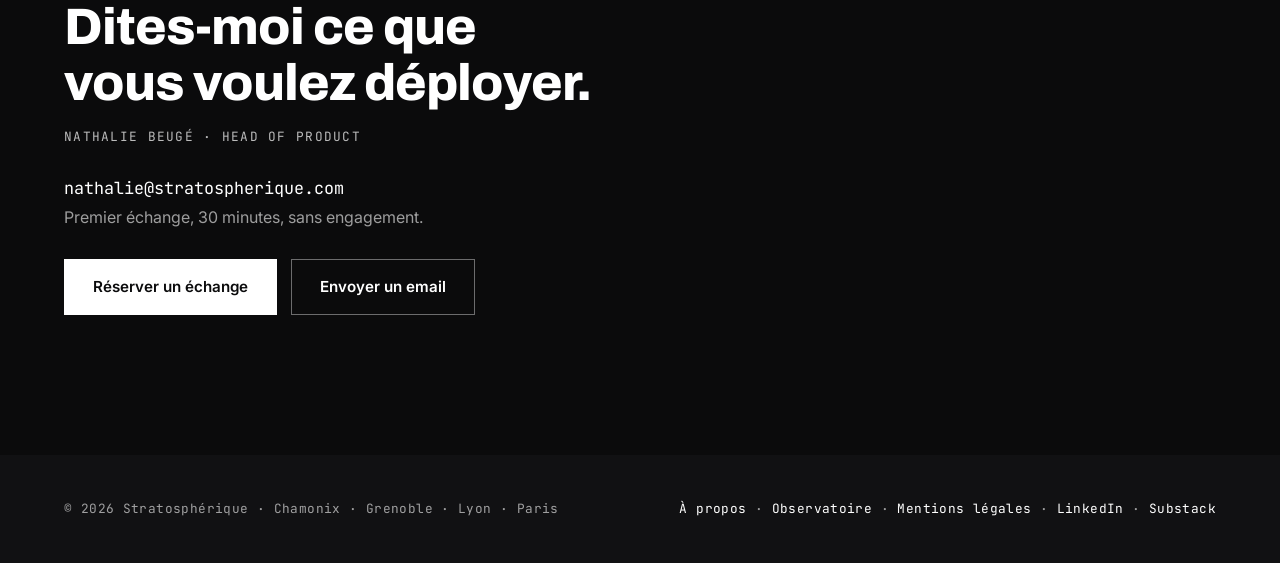
==== commit 9f84245b: "Update index.html" ====
--- a/index.html
+++ b/index.html
@@ -4,9 +4,16 @@
 <meta charset="utf-8" />
 <meta name="viewport" content="width=device-width,initial-scale=1" />
 <meta name="theme-color" content="#0B0B0C" />
-<title>Stratosphérique — Conseil produit · Sport &amp; SaaS fintech</title>
-<meta name="description" content="Stratosphérique : je fais décoller vos produits. Diagnostic, stratégie et exécution produit, du sport au SaaS fintech. Par Nathalie Beugé, Head of Product, 15 ans (Decathlon, Pennylane)." />
+<title>Stratosphérique — De la technologie déployée à la technologie adoptée</title>
+<meta name="description" content="De la technologie déployée à la technologie adoptée. VR dans 100 magasins de 20 pays, agents IA en production, une organisation portée de 22 à 50 personnes. Diagnostic, déploiement et suivi, par Nathalie Beugé." />
 <link rel="canonical" href="https://www.stratospherique.com/" />
+
+<meta property="og:type" content="website" />
+<meta property="og:url" content="https://www.stratospherique.com/" />
+<meta property="og:title" content="Stratosphérique — De la technologie déployée à la technologie adoptée" />
+<meta property="og:description" content="La technologie est la partie facile. Ce qui fait la différence se joue en dessous, dans la donnée, la mesure et la discipline." />
+<meta property="og:image" content="https://www.stratospherique.com/assets/og-cover.jpg" />
+<meta name="twitter:card" content="summary_large_image" />
 
 <script type="application/ld+json">
 {
@@ -17,14 +24,14 @@
       "@id": "https://www.stratospherique.com/#org",
       "name": "Stratosphérique",
       "alternateName": "Stratospherique",
-      "description": "Conseil produit : du plan au marché. Des produits dérisqués, organisés et pilotés par la data, qui font du business.",
+      "description": "La technologie est la partie facile. J'installe la donnée, la mesure et la discipline qui font décoller un déploiement.",
       "url": "https://www.stratospherique.com/",
       "email": "nathalie@stratospherique.com",
       "identifier": "SIRET 97899900100016",
       "founder": { "@id": "https://www.stratospherique.com/#nathalie" },
       "address": { "@type": "PostalAddress", "streetAddress": "442 avenue de la Gare", "postalCode": "74310", "addressLocality": "Les Houches", "addressCountry": "FR" },
       "areaServed": "FR",
-      "knowsAbout": ["stratégie produit", "product management", "design produit", "user research", "business model", "go-to-market", "intelligence artificielle"],
+      "knowsAbout": ["conduite du changement", "adoption technologique", "stratégie produit", "product management", "agents IA", "réalité virtuelle", "modèle opératoire"],
       "sameAs": [
         "https://www.linkedin.com/company/stratospherique/",
         "https://www.linkedin.com/in/nathaliebeuge/",
@@ -55,7 +62,7 @@
 
 <link rel="preconnect" href="https://fonts.googleapis.com">
 <link rel="preconnect" href="https://fonts.gstatic.com" crossorigin>
-<link href="https://fonts.googleapis.com/css2?family=Archivo:wght@0;600;700;800&family=Inter:wght@400;0;600&family=JetBrains+Mono:wght@0&display=swap" rel="stylesheet">
+<link href="https://fonts.googleapis.com/css2?family=Archivo:wght@400;600;700;800&family=Inter:wght@400;500;600&family=JetBrains+Mono:wght@400&display=swap" rel="stylesheet">
 <link rel="icon" href="./assets/logo_black.svg" type="image/svg+xml" />
 <style>
 :root{
@@ -83,7 +90,6 @@
 .arrow-link{font-family:var(--mono);font-size:.74rem;letter-spacing:.1em;text-transform:uppercase;color:var(--ink);border-bottom:1.5px solid var(--ink);padding-bottom:3px;transition:.2s}
 .arrow-link:hover{opacity:.6}
 
-/* HEADER */
 header.site{position:fixed;inset:0 0 auto 0;z-index:60;background:rgba(255,255,255,.82);backdrop-filter:blur(14px);border-bottom:1px solid var(--line)}
 .bar{max-width:var(--maxw);margin:0 auto;padding:16px var(--gutter);display:flex;align-items:center;justify-content:space-between}
 .brand{display:flex;align-items:center;gap:12px}
@@ -97,20 +103,20 @@
 .burger span{width:24px;height:2px;background:var(--ink);display:block}
 @media(max-width:1040px){.burger{display:flex}.menu{position:absolute;top:100%;right:var(--gutter);flex-direction:column;align-items:flex-start;gap:16px;background:var(--paper);border:1px solid var(--line);padding:24px 28px;transform:translateY(-8px);opacity:0;pointer-events:none;transition:.22s}.menu.open{opacity:1;transform:none;pointer-events:auto}}
 
-section{padding:clamp(72px,11vw,1px) 0;position:relative}
+section{padding:clamp(72px,11vw,140px) 0;position:relative}
 .dark{background:var(--ink);color:var(--paper)}
 .dark .label{color:rgba(255,255,255,.55)}
 .wash{background:var(--wash)}
 .eyebrow{margin-bottom:22px}
-.h-lead{max-width:22ch}
 
 /* HERO */
 .hero{padding-top:clamp(130px,17vw,210px);padding-bottom:clamp(60px,9vw,120px);position:relative;overflow:hidden}
-.hero .topo{position:absolute;top:%;left:50%;transform:translate(-50%,-46%);width:min(1400px,140%);height:auto;color:var(--ink);opacity:.09;z-index:0;pointer-events:none}
+.hero .topo{position:absolute;top:0;left:50%;transform:translate(-50%,-46%);width:min(1400px,140%);height:auto;color:var(--ink);opacity:.09;z-index:0;pointer-events:none}
 .hero .topo path{fill:none;stroke:currentColor;stroke-width:1.1}
-.hero .inner{position:relative;z-index:1;max-width:40ch}
-.hero h1{font-size:clamp(2.6rem,6.4vw,5rem);font-weight:800}
-.hero .sub{font-size:clamp(1.05rem,1.9vw,1.35rem);color:var(--slate);max-width:44ch;margin-top:26px;line-height:1.45}
+.hero .inner{position:relative;z-index:1;max-width:min(100%,1020px)}
+.hero h1{font-size:clamp(2rem,4.2vw,3.8rem);font-weight:800;line-height:1.06;max-width:19ch}
+.hero .sub{font-size:clamp(1rem,1.5vw,1.22rem);color:var(--slate);max-width:58ch;margin-top:24px;line-height:1.5}
+.hero .byline{font-family:var(--mono);font-size:.74rem;letter-spacing:.12em;text-transform:uppercase;color:var(--slate);margin-top:18px}
 .hero .cta{display:flex;gap:14px;flex-wrap:wrap;margin-top:38px}
 .hero .proof{margin-top:clamp(56px,8vw,96px);position:relative;z-index:1;display:flex;gap:16px 36px;flex-wrap:wrap;align-items:flex-start;border-top:1px solid var(--line);padding-top:28px}
 .hero .proof .pitems{display:flex;flex-wrap:wrap;gap:16px 40px}
@@ -119,50 +125,68 @@
 .hero .proof .pl{font-family:var(--mono);font-size:.66rem;letter-spacing:.18em;text-transform:uppercase;color:var(--slate)}
 .hero .proof .n{font-family:var(--display);font-weight:600;font-size:1.2rem;color:var(--ink);line-height:1}
 
+/* PREUVE CHIFFREE */
+.evid{display:grid;grid-template-columns:repeat(3,1fr);gap:36px;margin-top:44px;border-top:1px solid rgba(255,255,255,.18);padding-top:38px}
+.evid .v{display:block;font-family:var(--display);font-weight:800;font-size:clamp(2.4rem,5vw,3.6rem);letter-spacing:-.03em;line-height:1;color:var(--paper)}
+.evid .kk{display:block;margin-top:12px;color:rgba(255,255,255,.66);font-size:.95rem;max-width:32ch}
+.evid .src{display:block;margin-top:10px;font-family:var(--mono);font-size:.62rem;letter-spacing:.06em;color:rgba(255,255,255,.4)}
+@media(max-width:760px){.evid{grid-template-columns:1fr;gap:28px}}
+
 /* STATEMENT */
-.statement h2{font-size:clamp(2rem,5.4vw,4.2rem);font-weight:700;max-width:20ch;line-height:1.02}
-.statement .k{color:var(--slate)}
+.statement h2{font-size:clamp(1.75rem,3.6vw,3.1rem);font-weight:700;max-width:22ch;line-height:1.08}
+.mission-lead{font-family:var(--display);font-weight:600;font-size:clamp(1.35rem,2.8vw,2rem);line-height:1.16;margin-top:26px;max-width:32ch;color:var(--ink)}
+.mission-text{margin-top:22px;font-size:1.08rem;line-height:1.55;color:var(--slate);max-width:64ch}
 .smetrics{display:grid;grid-template-columns:repeat(3,1fr);gap:36px;margin-top:52px;border-top:1px solid var(--line);padding-top:38px}
 .smetrics .v{display:block;font-family:var(--display);font-weight:800;font-size:clamp(2.6rem,5vw,3.8rem);letter-spacing:-.03em;line-height:1}
 .smetrics .kk{display:block;margin-top:12px;color:var(--slate);font-size:.95rem;max-width:30ch}
 @media(max-width:760px){.smetrics{grid-template-columns:1fr;gap:26px}}
-.case .media + .ck{margin-top:20px}
+
+/* IMAGES */
+figure.shot{margin:0;position:relative;overflow:hidden;background:var(--wash);border:1px solid var(--line)}
+figure.shot img{width:100%;height:100%;object-fit:cover;display:block;transition:transform .5s ease}
+figure.shot:hover img{transform:scale(1.03)}
+figure.shot figcaption{font-family:var(--mono);font-size:.64rem;letter-spacing:.12em;text-transform:uppercase;color:var(--slate);padding:12px 14px;background:var(--paper);border-top:1px solid var(--line)}
+.shot-16x9{aspect-ratio:16/9}
+.shot-4x3{aspect-ratio:4/3}
+.shot-3x4{aspect-ratio:3/4}
+.band{display:grid;grid-template-columns:1.35fr 1fr;gap:28px;align-items:stretch;margin-top:52px}
+@media(max-width:820px){.band{grid-template-columns:1fr}}
 
 /* CASES */
 .cases-head{display:flex;justify-content:space-between;align-items:flex-end;gap:24px;flex-wrap:wrap;margin-bottom:44px}
 .cases-head h2{font-size:clamp(1.8rem,4vw,3rem)}
 .cases{display:grid;grid-template-columns:repeat(3,1fr);gap:28px}
-.case{display:flex;flex-direction:column}
-.media{position:relative;aspect-ratio:4/3;background:var(--wash);border:1px solid var(--line);overflow:hidden;display:flex;align-items:center;justify-content:center}
-.media::after{content:attr(data-ph);font-family:var(--mono);font-size:.66rem;letter-spacing:.1em;text-transform:uppercase;color:var(--slate);padding:0 16px;text-align:center}
-.media.tall{aspect-ratio:3/4}
-.case .num{font-family:var(--display);font-weight:800;font-size:clamp(2.4rem,4.4vw,3.4rem);line-height:1;margin-top:22px;letter-spacing:-.03em}
-.case .ck{font-family:var(--mono);font-size:.68rem;letter-spacing:.14em;text-transform:uppercase;color:var(--slate);margin-top:14px}
-.case p{font-size:1rem;color:var(--ink);margin-top:8px;max-width:34ch}
-.case .go{margin-top:14px}
+.case{border:1px solid var(--line);background:var(--paper);display:flex;flex-direction:column;transition:.2s;overflow:hidden}
+.case:hover{background:var(--ink);color:var(--paper);border-color:var(--ink)}
+.case:hover .ck{color:rgba(255,255,255,.55)}
+.case:hover .go{color:var(--paper);border-color:rgba(255,255,255,.5)}
+.case .body{padding:26px;display:flex;flex-direction:column;gap:12px;flex:1}
+.case .thumb{aspect-ratio:16/10;background:var(--wash);overflow:hidden}
+.case .thumb img{width:100%;height:100%;object-fit:cover;transition:transform .5s ease}
+.case:hover .thumb img{transform:scale(1.04)}
+.case .ck{font-family:var(--mono);font-size:.68rem;letter-spacing:.14em;text-transform:uppercase;color:var(--slate)}
+.case .ct{font-family:var(--display);font-weight:700;font-size:1.4rem;line-height:1.14;color:inherit;text-wrap:balance}
+.case .go{margin-top:auto}
 @media(max-width:900px){.cases{grid-template-columns:1fr 1fr}}
 @media(max-width:600px){.cases{grid-template-columns:1fr}}
 
 /* TERRAINS */
 .terr{display:grid;grid-template-columns:repeat(3,1fr);gap:28px;margin-top:44px}
-.terr .card{display:flex;flex-direction:column;gap:18px}
-.terr .media{aspect-ratio:16/11}
+.terr .card{display:flex;flex-direction:column;gap:16px;border-top:2px solid var(--ink);padding-top:20px}
 .terr .tk{font-family:var(--mono);font-size:.68rem;letter-spacing:.14em;text-transform:uppercase;color:var(--slate)}
-.terr h3{font-size:1.7rem;font-weight:700;margin-top:-6px}
+.terr h3{font-size:1.7rem;font-weight:700}
 .terr p{color:var(--slate);font-size:.98rem;max-width:36ch}
 @media(max-width:820px){.terr{grid-template-columns:1fr;max-width:520px}}
 
-/* METHOD */
-.method-grid{display:grid;grid-template-columns:repeat(4,1fr);gap:0;margin-top:44px;border-top:2px solid var(--ink)}
-.mstep{padding:30px 26px 34px 0;border-right:1px solid var(--line)}
-.mstep:last-child{border-right:none;padding-right:0}
-.mstep .mn{font-family:var(--mono);font-size:.72rem;letter-spacing:.12em;color:var(--slate)}
-.mstep h3{font-size:1.6rem;font-weight:700;margin:14px 0 12px}
-.mstep p{font-size:.96rem;color:var(--slate)}
-.method-foot{margin-top:38px;font-family:var(--mono);font-size:.8rem;letter-spacing:.02em;color:var(--slate)}
-.method-foot a{color:var(--ink);border-bottom:1px solid var(--line)}
-@media(max-width:820px){.method-grid{grid-template-columns:1fr 1fr}.mstep{padding-right:26px;border-right:1px solid var(--line)}.mstep:nth-child(2n){border-right:none;padding-right:0}}
-@media(max-width:480px){.method-grid{grid-template-columns:1fr}.mstep{border-right:none;padding-right:0;border-bottom:1px solid var(--line)}.mstep:last-child{border-bottom:none}}
+/* FACETS */
+.facets{display:grid;grid-template-columns:repeat(4,1fr);margin-top:40px;border-top:2px solid var(--ink)}
+.facets>div{padding:28px 26px 30px 0;border-right:1px solid var(--line)}
+.facets>div:last-child{border-right:none;padding-right:0}
+.facets .fn{font-family:var(--mono);font-size:.72rem;color:var(--slate)}
+.facets h3{font-family:var(--display);font-weight:700;font-size:1.6rem;margin:14px 0 12px}
+.facets p{font-size:.96rem;color:var(--slate)}
+@media(max-width:960px){.facets{grid-template-columns:1fr 1fr}.facets>div:nth-child(2n){border-right:none}}
+@media(max-width:520px){.facets{grid-template-columns:1fr}.facets>div{border-right:none!important;padding-right:0;border-bottom:1px solid var(--line)}.facets>div:last-child{border-bottom:none}}
 
 /* OFFER */
 .offers{display:grid;grid-template-columns:repeat(3,1fr);gap:24px;margin-top:44px}
@@ -170,32 +194,23 @@
 .offer:hover{border-color:var(--ink)}
 .offer .tag{font-family:var(--mono);font-size:.68rem;letter-spacing:.14em;text-transform:uppercase;color:var(--slate)}
 .offer h3{font-size:1.5rem;font-weight:700;margin:14px 0 4px}
-.offer .dur{font-family:var(--mono);font-size:.72rem;color:var(--slate);margin-bottom:22px}
+.offer .dur{font-family:var(--mono);font-size:.78rem;color:var(--ink);margin-bottom:22px;font-weight:500}
 .offer ul{list-style:none;display:flex;flex-direction:column;gap:10px;margin-bottom:24px}
 .offer li{font-size:.94rem;color:var(--slate);padding-left:18px;position:relative}
 .offer li::before{content:"";position:absolute;left:0;top:.6em;width:5px;height:5px;background:var(--ink)}
-.offer .res{margin-top:auto;padding-top:20px;border-top:1px solid var(--line);font-weight:600;font-size:1.02rem}
-.offer .price{font-family:var(--mono);font-size:.7rem;color:var(--slate);margin-top:8px}
+.offer .res{margin-top:auto;padding-top:20px;border-top:1px solid var(--line);font-weight:600;font-size:1.02rem;display:flex;flex-direction:column;gap:14px;align-items:flex-start}
+.offer .price{font-family:var(--mono);font-size:.7rem;color:var(--slate)}
+.offer-btn{align-self:stretch;justify-content:center;padding:12px 18px;font-size:.9rem}
 .offer-wide{grid-column:1/-1;flex-direction:row;justify-content:space-between;align-items:center;gap:24px;flex-wrap:wrap;background:var(--ink);color:var(--paper);border:none}
 .offer-wide:hover{border:none}
 .offer-wide h3{color:var(--paper)}
 .offer-wide .tag{color:rgba(255,255,255,.55)}
-.offer-wide p{color:rgba(255,255,255,.66);max-width:52ch;font-size:.96rem}
+.offer-wide p{color:rgba(255,255,255,.66);max-width:56ch;font-size:.96rem}
 .offer-wide .btn{background:var(--paper);color:var(--ink);border-color:var(--paper)}
 .offer-wide .btn:hover{background:transparent;color:var(--paper)}
 .offer-anchor{margin-top:20px;font-family:var(--mono);font-size:.78rem;color:var(--slate)}
 .offer-anchor b{color:var(--ink)}
 @media(max-width:900px){.offers{grid-template-columns:1fr;max-width:520px}.offer-wide{flex-direction:column;align-items:flex-start}}
-
-/* IA */
-.ia-grid{display:grid;grid-template-columns:repeat(4,1fr);gap:24px;margin-top:44px}
-.ia-c h3{font-size:1.25rem;font-weight:600;color:var(--paper);margin-bottom:8px}
-.ia-c .un{font-family:var(--mono);font-size:.68rem;letter-spacing:.12em;color:rgba(255,255,255,.5)}
-.ia-c p{font-size:.92rem;color:rgba(255,255,255,.66);margin-top:8px}
-.ia-rule{margin-top:44px;font-family:var(--display);font-weight:600;font-size:clamp(1.3rem,2.6vw,1.9rem);color:var(--paper);max-width:40ch;line-height:1.2}
-.ia-obs{margin-top:20px}
-@media(max-width:900px){.ia-grid{grid-template-columns:1fr 1fr}}
-@media(max-width:520px){.ia-grid{grid-template-columns:1fr}}
 
 /* ANALYSE */
 .az-form{display:grid;grid-template-columns:1fr 1fr;gap:18px;max-width:760px;margin-top:40px}
@@ -214,32 +229,8 @@
 .az-note{margin-top:14px;font-family:var(--mono);font-size:.7rem;color:var(--slate)}
 @media(max-width:620px){.az-form{grid-template-columns:1fr}}
 
-/* BOOK TEASER */
-.book-teaser{display:grid;grid-template-columns:220px 1fr;gap:44px;align-items:center;border:1px solid var(--line);padding:40px;transition:.2s}
-.book-teaser:hover{background:var(--ink);color:var(--paper)}
-.book-teaser:hover .label,.book-teaser:hover p{color:rgba(255,255,255,.6)}
-.book-teaser:hover .arrow-link{color:var(--paper);border-color:rgba(255,255,255,.4)}
-.bt-cover{aspect-ratio:3/4.2;background:var(--ink);color:var(--paper);padding:24px;display:flex;flex-direction:column;justify-content:space-between;border:1px solid var(--ink)}
-.book-teaser:hover .bt-cover{border-color:rgba(255,255,255,.3)}
-.bt-cover .t1{font-family:var(--mono);font-size:.56rem;letter-spacing:.2em}
-.bt-cover .t2{font-family:var(--display);font-weight:700;font-size:1.9rem;line-height:1}
-.bt-cover .t3{font-family:var(--mono);font-size:.62rem;color:rgba(255,255,255,.6)}
-.bt-body h3{font-size:clamp(1.5rem,3vw,2.2rem);font-weight:700;margin:12px 0;line-height:1.08}
-.bt-body p{color:var(--slate);margin-bottom:18px;max-width:48ch}
-@media(max-width:640px){.book-teaser{grid-template-columns:1fr;gap:24px}.bt-cover{max-width:160px}}
-
-/* FAQ */
-.faq{border-top:1px solid var(--line);margin-top:40px}
-.faq details{border-bottom:1px solid var(--line)}
-.faq summary{list-style:none;cursor:pointer;padding:26px 0;display:flex;justify-content:space-between;gap:24px;align-items:center;font-family:var(--display);font-weight:600;font-size:clamp(1.15rem,2.2vw,1.5rem)}
-.faq summary::-webkit-details-marker{display:none}
-.faq summary .pm{font-family:var(--mono);color:var(--slate);flex-shrink:0;transition:.2s}
-.faq details[open] summary .pm{transform:rotate(45deg)}
-.faq .a{padding:0 0 26px;color:var(--slate);font-size:1.02rem;max-width:70ch}
-
 /* CONTACT */
-.contact{text-align:left}
-.contact h2{font-size:clamp(2.2rem,6vw,4.4rem);font-weight:800;max-width:16ch}
+.contact h2{font-size:clamp(1.9rem,4vw,3.4rem);font-weight:800;max-width:18ch;line-height:1.08}
 .contact .em{font-family:var(--mono);font-size:1.05rem;color:var(--paper);margin:28px 0 4px}
 .contact .meta{color:rgba(255,255,255,.6)}
 .contact .actions{display:flex;gap:14px;flex-wrap:wrap;margin-top:30px}
@@ -247,6 +238,7 @@
 .contact .btn:hover{background:transparent;color:var(--paper)}
 .contact .btn-ghost{background:transparent;color:var(--paper);border-color:rgba(255,255,255,.4)}
 .contact .btn-ghost:hover{background:var(--paper);color:var(--ink)}
+.signame{font-family:var(--mono);font-size:.8rem;letter-spacing:.1em;text-transform:uppercase;color:rgba(255,255,255,.72);margin-top:16px}
 
 footer{background:var(--carbon);color:rgba(255,255,255,.6);padding:44px 0;font-size:.8rem}
 .foot{display:flex;justify-content:space-between;gap:18px;flex-wrap:wrap;font-family:var(--mono);letter-spacing:.03em}
@@ -255,46 +247,12 @@
 @keyframes rise{from{opacity:0;transform:translateY(20px)}to{opacity:1;transform:none}}
 .reveal{animation:rise .6s ease both}
 .d1{animation-delay:.07s}.d2{animation-delay:.14s}.d3{animation-delay:.21s}
-@media(prefers-reduced-motion:reduce){.reveal{animation:none;opacity:1;transform:none}.hero .topo{opacity:.09}}
-
-/* cartes-liens (travaux / idées), sans photo */
-.case{border:1px solid var(--line);background:var(--paper);padding:28px;display:flex;flex-direction:column;gap:12px;min-height:186px;transition:.2s}
-.case:hover{background:var(--ink);color:var(--paper)}
-.case:hover .ck{color:rgba(255,255,255,.55)}
-.case:hover .go{color:var(--paper);border-color:rgba(255,255,255,.5)}
-.case .ct{font-family:var(--display);font-weight:700;font-size:1.4rem;line-height:1.14;color:inherit;text-wrap:balance}
-.case .go{margin-top:auto}
-.terr .card{border-top:2px solid var(--ink);padding-top:20px}
-/* easter egg */
+@media(prefers-reduced-motion:reduce){.reveal{animation:none;opacity:1;transform:none}figure.shot img,.case .thumb img{transition:none}}
+
 #egg{position:fixed;left:50%;bottom:28px;transform:translateX(-50%) translateY(18px);background:var(--ink);color:var(--paper);font-family:var(--mono);font-size:.76rem;letter-spacing:.14em;text-transform:uppercase;padding:12px 22px;opacity:0;pointer-events:none;transition:.4s;z-index:200}
 #egg.on{opacity:1;transform:translateX(-50%) translateY(0)}
 .hero .topo.pulse{animation:topopulse 2.6s ease}
 @keyframes topopulse{0%{opacity:.09}30%{opacity:.32}100%{opacity:.09}}
-
-/* facets : product = stratégie + innovation + tech */
-.facets{display:grid;grid-template-columns:repeat(4,1fr);margin-top:40px;border-top:2px solid var(--ink)}
-.facets>div{padding:28px 26px 30px 0;border-right:1px solid var(--line)}
-.facets>div:last-child{border-right:none;padding-right:0}
-.facets .fn{font-family:var(--mono);font-size:.72rem;color:var(--slate)}
-.facets h3{font-family:var(--display);font-weight:700;font-size:1.6rem;margin:14px 0 12px}
-.facets p{font-size:.96rem;color:var(--slate)}
-@media(max-width:960px){.facets{grid-template-columns:1fr 1fr}.facets>div:nth-child(2n){border-right:none}}
-@media(max-width:520px){.facets{grid-template-columns:1fr}.facets>div{border-right:none!important;padding-right:0;border-bottom:1px solid var(--line)}.facets>div:last-child{border-bottom:none}}
-.signame{font-family:var(--mono);font-size:.8rem;letter-spacing:.1em;text-transform:uppercase;color:rgba(255,255,255,.72);margin-top:16px}
-.offer-anchor a,.faq .a a{color:var(--ink);border-bottom:1px solid var(--line)}
-.offer .res{display:flex;flex-direction:column;gap:14px;align-items:flex-start}
-.offer-btn{align-self:stretch;justify-content:center;padding:12px 18px;font-size:.9rem}
-.values{display:grid;grid-template-columns:1fr 1fr;gap:26px 48px;margin-top:40px;max-width:1000px}
-.values>div{font-size:1.06rem;line-height:1.45;color:var(--ink);padding-left:18px;border-left:2px solid var(--ink)}
-@media(max-width:760px){.values{grid-template-columns:1fr}}
-.hero .rotator{position:relative;font-family:var(--display);font-weight:800;font-size:clamp(2.2rem,5.6vw,4.4rem);color:var(--ink);line-height:1.03;margin:0}
-.hero .rotator .rot-sizer{visibility:hidden}
-.hero .rotator .rot-live{position:absolute;left:0;top:0;right:0;transition:opacity .35s ease,transform .35s ease}
-.hero .rotator .rot-live.out{opacity:0;transform:translateY(-8px)}
-.hero .byline{font-family:var(--mono);font-size:.74rem;letter-spacing:.12em;text-transform:uppercase;color:var(--slate);margin-top:16px}
-@media(prefers-reduced-motion:reduce){.hero .cursor{animation:none}.hero .rotator{transition:none}}
-.mission-lead{font-family:var(--display);font-weight:600;font-size:clamp(1.35rem,2.8vw,2rem);line-height:1.16;margin-top:26px;max-width:30ch;color:var(--ink)}
-.mission-text{margin-top:22px;font-size:1.08rem;line-height:1.55;color:var(--slate);max-width:62ch}
 </style>
 </head>
 
@@ -310,6 +268,7 @@
     <button class="burger" aria-expanded="false" aria-controls="menu" aria-label="Menu"><span></span><span></span><span></span></button>
     <nav class="menu" id="menu" aria-label="Navigation">
       <a href="#top">Accueil</a>
+      <a href="#offre">Offre</a>
       <a href="./manifeste.html">À propos</a>
       <a href="./inner-self.html">Inner Self</a>
       <a href="./observatoire.html">Observatoire</a>
@@ -322,27 +281,32 @@
 
 <!-- HERO -->
 <section class="hero" id="top">
-  <svg class="topo" viewBox="0 0 1440 700" aria-hidden="true"><path d="M820.4,357.4 L822.7,359.8 L824.4,362.3 L825.4,364.9 L825.8,367.5 L825.4,370.0 L824.4,372.5 L822.9,374.9 L821.0,377.2 L818.8,379.3 L816.3,381.3 L813.6,383.2 L810.8,385.0 L807.8,386.7 L804.7,388.2 L801.4,389.6 L798.0,390.8 L794.4,391.8 L790.7,392.6 L786.9,393.1 L783.0,393.3 L779.1,393.4 L775.3,393.3 L771.6,393.0 L768.1,392.8 L764.8,392.6 L761.6,392.6 L758.6,392.8 L755.6,393.3 L752.7,394.2 L749.6,395.4 L746.2,396.9 L742.6,398.7 L738.6,400.5 L734.2,402.2 L729.5,403.8 L724.6,405.0 L719.7,405.7 L714.8,405.8 L710.3,405.2 L706.2,404.0 L702.8,402.1 L700.1,399.6 L698.3,396.7 L697.2,393.5 L696.9,390.1 L697.2,386.7 L697.8,383.4 L698.7,380.4 L699.5,377.6 L700.0,375.2 L700.0,373.1 L699.5,371.3 L698.3,369.6 L696.4,368.1 L694.0,366.7 L691.0,365.1 L687.9,363.5 L684.6,361.7 L681.5,359.6 L678.7,357.4 L676.4,355.1 L674.7,352.6 L673.7,350.0 L673.4,347.4 L673.7,344.8 L674.7,342.4 L676.2,340.0 L678.1,337.7 L680.3,335.6 L682.8,333.5 L685.5,331.6 L688.3,329.9 L691.3,328.2 L694.4,326.6 L697.7,325.3 L701.1,324.1 L704.7,323.1 L708.4,322.3 L712.2,321.8 L716.1,321.5 L720.0,321.5 L723.8,321.6 L727.5,321.8 L731.0,322.1 L734.4,322.3 L737.5,322.3 L740.5,322.1 L743.5,321.5 L746.5,320.7 L749.6,319.4 L752.9,317.9 L756.6,316.2 L760.6,314.4 L764.9,312.6 L769.6,311.1 L774.5,309.9 L779.4,309.2 L784.3,309.1 L788.8,309.6 L792.9,310.9 L796.3,312.8 L799.0,315.2 L800.9,318.2 L801.9,321.4 L802.2,324.8 L802.0,328.2 L801.3,331.5 L800.4,334.5 L799.7,337.3 L799.1,339.7 L799.1,341.8 L799.6,343.6 L800.8,345.2 L802.7,346.7 L805.2,348.2 L808.1,349.7 L811.3,351.4 L814.5,353.2 L817.6,355.2 L820.4,357.4 Z"/>
-<path d="M840.3,343.5 L839.9,346.6 L840.1,349.8 L840.8,353.0 L841.8,356.4 L842.9,360.0 L843.8,363.7 L844.5,367.5 L844.7,371.4 L844.3,375.3 L843.2,379.1 L841.4,382.9 L839.0,386.4 L835.9,389.8 L832.3,393.0 L828.2,396.0 L823.8,398.7 L819.1,401.3 L814.1,403.7 L808.8,405.8 L803.4,407.8 L797.8,409.5 L792.0,410.9 L786.0,412.0 L779.9,412.8 L773.6,413.2 L767.4,413.1 L761.2,412.6 L755.1,411.7 L749.2,410.4 L743.5,408.9 L738.1,407.2 L733.0,405.6 L728.1,403.9 L723.3,402.5 L718.5,401.4 L713.6,400.6 L708.4,400.2 L702.8,400.1 L696.9,400.2 L690.4,400.5 L683.5,400.8 L676.3,400.8 L668.9,400.6 L661.6,399.9 L654.5,398.6 L648.1,396.8 L642.4,394.2 L637.8,391.1 L634.3,387.4 L632.2,383.3 L631.2,378.9 L631.4,374.4 L632.6,369.8 L634.6,365.4 L637.0,361.2 L639.5,357.2 L642.0,353.4 L644.1,349.9 L645.8,346.6 L646.8,343.5 L647.1,340.3 L646.9,337.2 L646.2,333.9 L645.3,330.5 L644.2,327.0 L643.2,323.3 L642.6,319.4 L642.4,315.5 L642.8,311.6 L643.9,307.8 L645.7,304.1 L648.1,300.5 L651.2,297.1 L654.8,293.9 L658.8,290.9 L663.2,288.2 L668.0,285.6 L673.0,283.3 L678.2,281.1 L683.6,279.1 L689.3,277.4 L695.1,276.0 L701.1,274.9 L707.2,274.1 L713.4,273.8 L719.7,273.8 L725.9,274.3 L732.0,275.3 L737.9,276.5 L743.5,278.0 L748.9,279.7 L754.1,281.4 L759.0,283.0 L763.8,284.4 L768.6,285.5 L773.5,286.3 L778.7,286.7 L784.2,286.8 L790.2,286.7 L796.7,286.4 L803.5,286.2 L810.8,286.1 L818.2,286.3 L825.5,287.0 L832.5,288.3 L839.0,290.2 L844.6,292.7 L849.3,295.8 L852.7,299.5 L854.9,303.6 L855.8,308.0 L855.6,312.5 L854.4,317.1 L852.5,321.5 L850.1,325.8 L847.5,329.8 L845.1,333.5 L842.9,337.0 L841.3,340.3 L840.3,343.5 Z"/>
-<path d="M865.0,332.7 L867.3,337.4 L869.2,342.3 L870.6,347.3 L871.4,352.4 L871.5,357.5 L870.9,362.7 L869.5,367.8 L867.4,372.9 L864.6,377.8 L861.2,382.6 L857.2,387.2 L852.6,391.6 L847.7,395.9 L842.3,399.9 L836.6,403.8 L830.6,407.6 L824.3,411.1 L817.7,414.5 L810.9,417.7 L803.7,420.6 L796.3,423.3 L788.6,425.6 L780.6,427.5 L772.3,429.0 L763.9,430.0 L755.4,430.6 L746.9,430.6 L738.4,430.0 L730.0,429.0 L721.8,427.6 L714.0,425.7 L706.4,423.5 L699.2,421.2 L692.4,418.6 L685.8,416.1 L679.4,413.6 L673.2,411.2 L667.0,409.0 L660.8,407.0 L654.4,405.2 L647.7,403.5 L640.7,401.9 L633.4,400.4 L625.8,398.8 L617.9,397.1 L609.8,395.2 L601.7,393.0 L593.8,390.4 L586.1,387.3 L578.9,383.8 L572.4,379.9 L566.7,375.5 L561.9,370.8 L558.1,365.7 L555.4,360.3 L553.8,354.8 L553.3,349.2 L553.7,343.6 L555.0,338.1 L557.0,332.7 L559.7,327.4 L562.9,322.3 L566.4,317.4 L570.1,312.7 L574.0,308.1 L577.9,303.7 L582.0,299.4 L586.0,295.2 L590.2,291.1 L594.4,287.1 L598.9,283.2 L603.5,279.4 L608.3,275.7 L613.4,272.2 L618.8,268.8 L624.5,265.7 L630.5,262.7 L636.7,260.0 L643.1,257.5 L649.7,255.2 L656.5,253.1 L663.3,251.1 L670.2,249.2 L677.2,247.4 L684.2,245.6 L691.4,243.8 L698.7,242.0 L706.2,240.1 L713.9,238.3 L721.8,236.6 L730.1,235.0 L738.6,233.6 L747.4,232.5 L756.4,231.9 L765.5,231.6 L774.6,232.0 L783.6,232.9 L792.3,234.6 L800.6,236.8 L808.4,239.8 L815.4,243.3 L821.7,247.4 L827.2,252.0 L831.9,256.9 L835.7,262.1 L838.7,267.4 L841.1,272.8 L843.0,278.1 L844.4,283.3 L845.7,288.4 L846.8,293.2 L848.0,297.8 L849.4,302.3 L851.0,306.7 L852.9,310.9 L855.1,315.1 L857.5,319.4 L860.0,323.7 L862.6,328.1 L865.0,332.7 Z"/>
-<path d="M907.8,330.4 L904.1,337.0 L899.6,343.4 L894.6,349.6 L889.2,355.4 L883.6,361.0 L877.9,366.4 L872.3,371.6 L866.8,376.7 L861.4,381.7 L856.1,386.6 L850.9,391.5 L845.6,396.4 L840.3,401.3 L834.8,406.2 L829.0,411.0 L822.8,415.7 L816.3,420.2 L809.3,424.5 L801.8,428.6 L794.0,432.4 L785.7,435.9 L777.0,439.1 L768.0,441.9 L758.8,444.5 L749.2,446.8 L739.5,448.8 L729.6,450.5 L719.6,452.1 L709.3,453.4 L698.9,454.5 L688.4,455.4 L677.6,456.0 L666.8,456.3 L655.8,456.2 L644.8,455.7 L633.8,454.7 L622.9,453.1 L612.4,450.9 L602.2,448.1 L592.5,444.6 L583.5,440.5 L575.3,435.9 L568.0,430.6 L561.5,425.0 L556.0,419.0 L551.5,412.7 L547.7,406.3 L544.7,399.8 L542.3,393.4 L540.3,387.1 L538.6,381.0 L536.9,375.1 L535.2,369.3 L533.2,363.7 L531.0,358.3 L528.5,352.8 L525.6,347.4 L522.5,341.9 L519.1,336.2 L515.8,330.4 L512.6,324.3 L509.7,318.0 L507.4,311.6 L505.7,304.9 L504.9,298.1 L505.1,291.3 L506.3,284.5 L508.7,277.8 L512.1,271.3 L516.6,265.1 L522.1,259.2 L528.5,253.6 L535.6,248.4 L543.5,243.6 L551.8,239.1 L560.5,235.0 L569.6,231.3 L578.9,227.9 L588.3,224.8 L598.0,221.9 L607.7,219.4 L617.6,217.1 L627.5,215.0 L637.6,213.4 L647.8,212.0 L658.0,211.0 L668.3,210.5 L678.6,210.4 L688.8,210.7 L698.9,211.5 L708.9,212.7 L718.6,214.3 L728.1,216.2 L737.3,218.5 L746.2,220.9 L754.9,223.5 L763.4,226.2 L771.8,228.9 L780.1,231.5 L788.5,234.2 L797.0,236.7 L805.7,239.2 L814.7,241.8 L823.8,244.4 L833.2,247.1 L842.8,250.1 L852.4,253.3 L861.8,257.0 L871.0,261.1 L879.8,265.6 L887.8,270.7 L895.0,276.2 L901.1,282.2 L906.1,288.6 L909.7,295.4 L911.9,302.3 L912.8,309.4 L912.3,316.5 L910.6,323.5 L907.8,330.4 Z"/>
-<path d="M925.0,337.6 L927.6,345.4 L929.2,353.2 L929.8,361.2 L929.3,369.2 L927.7,377.1 L925.0,385.0 L921.4,392.7 L916.8,400.2 L911.4,407.6 L905.2,414.7 L898.4,421.5 L890.9,428.1 L883.0,434.5 L874.5,440.6 L865.6,446.5 L856.2,452.1 L846.4,457.3 L836.1,462.2 L825.3,466.7 L814.0,470.8 L802.3,474.2 L790.2,477.2 L777.8,479.4 L765.2,481.1 L752.4,482.0 L739.6,482.3 L726.9,482.0 L714.4,481.1 L702.0,479.8 L690.0,478.0 L678.3,476.0 L667.0,473.8 L655.8,471.5 L644.9,469.2 L634.1,467.0 L623.4,464.9 L612.5,462.9 L601.4,461.1 L590.1,459.3 L578.5,457.5 L566.5,455.5 L554.4,453.4 L542.0,451.0 L529.7,448.1 L517.5,444.6 L505.6,440.6 L494.2,435.9 L483.7,430.6 L474.0,424.6 L465.5,418.0 L458.3,410.9 L452.4,403.2 L447.8,395.3 L444.7,387.1 L442.9,378.7 L442.3,370.3 L442.7,361.9 L444.1,353.7 L446.3,345.6 L449.0,337.6 L452.2,329.9 L455.8,322.4 L459.6,315.0 L463.7,307.8 L467.9,300.7 L472.3,293.8 L477.0,286.9 L481.9,280.2 L487.2,273.6 L493.0,267.1 L499.2,260.8 L505.9,254.7 L513.1,248.8 L520.8,243.2 L529.0,237.8 L537.7,232.8 L546.8,228.0 L556.3,223.5 L566.0,219.2 L576.0,215.2 L586.2,211.3 L596.6,207.5 L607.2,203.9 L618.1,200.4 L629.2,197.0 L640.7,193.7 L652.5,190.5 L664.6,187.6 L677.1,185.1 L690.0,182.9 L703.3,181.3 L716.7,180.3 L730.3,180.0 L743.9,180.5 L757.3,181.9 L770.4,184.2 L783.1,187.4 L795.0,191.5 L806.2,196.3 L816.5,201.9 L825.8,208.0 L834.1,214.7 L841.6,221.6 L848.2,228.7 L854.0,236.0 L859.3,243.1 L864.2,250.2 L868.7,257.1 L873.2,263.9 L877.7,270.4 L882.4,276.9 L887.2,283.2 L892.2,289.5 L897.4,295.9 L902.7,302.3 L907.9,308.9 L912.9,315.8 L917.5,322.8 L921.6,330.1 L925.0,337.6 Z"/>
-<path d="M987.6,351.0 L991.7,360.4 L994.5,370.1 L995.9,379.9 L995.7,389.8 L993.8,399.6 L990.2,409.2 L985.0,418.5 L978.2,427.4 L969.9,435.9 L960.4,443.8 L949.9,451.1 L938.5,457.9 L926.5,464.1 L914.0,469.8 L901.2,475.1 L888.3,479.9 L875.3,484.4 L862.4,488.6 L849.4,492.6 L836.4,496.3 L823.4,499.9 L810.4,503.2 L797.2,506.3 L783.9,509.1 L770.5,511.6 L756.9,513.7 L743.1,515.5 L729.2,516.7 L715.1,517.5 L701.1,517.8 L687.0,517.6 L672.9,517.0 L658.9,515.9 L645.0,514.5 L631.2,512.7 L617.4,510.6 L603.7,508.2 L590.0,505.6 L576.3,502.8 L562.5,499.7 L548.7,496.4 L535.0,492.7 L521.2,488.6 L507.7,484.1 L494.4,479.1 L481.5,473.5 L469.3,467.3 L457.9,460.5 L447.5,453.0 L438.4,445.0 L430.6,436.4 L424.4,427.3 L419.7,417.9 L416.7,408.2 L415.3,398.4 L415.4,388.6 L416.9,378.9 L419.6,369.3 L423.2,360.0 L427.6,351.0 L432.4,342.2 L437.6,333.8 L442.8,325.6 L447.9,317.6 L452.9,309.7 L457.6,301.9 L462.2,294.1 L466.6,286.2 L470.9,278.3 L475.4,270.2 L480.2,262.0 L485.4,253.8 L491.3,245.6 L497.8,237.5 L505.3,229.6 L513.6,221.9 L522.9,214.6 L533.2,207.7 L544.4,201.4 L556.4,195.6 L569.2,190.5 L582.6,186.0 L596.6,182.2 L610.9,178.9 L625.6,176.2 L640.4,174.1 L655.5,172.5 L670.6,171.4 L685.8,170.8 L701.1,170.6 L716.3,170.9 L731.5,171.7 L746.5,173.0 L761.4,174.9 L776.1,177.3 L790.4,180.4 L804.4,184.1 L817.7,188.5 L830.5,193.5 L842.5,199.1 L853.7,205.2 L864.1,211.8 L873.7,218.8 L882.4,226.1 L890.4,233.6 L897.7,241.2 L904.5,248.8 L911.0,256.4 L917.2,263.9 L923.4,271.4 L929.6,278.8 L936.0,286.1 L942.5,293.5 L949.3,300.9 L956.2,308.6 L963.2,316.4 L970.0,324.5 L976.5,333.0 L982.4,341.8 L987.6,351.0 Z"/>
-<path d="M1054.3,363.8 L1047.8,374.3 L1040.7,384.4 L1033.3,394.1 L1025.9,403.5 L1018.8,412.7 L1012.1,421.7 L1005.8,430.7 L999.9,439.8 L994.1,448.9 L988.4,458.2 L982.3,467.5 L975.7,476.9 L968.4,486.1 L960.1,495.2 L950.9,504.0 L940.6,512.5 L929.2,520.4 L916.9,527.8 L903.6,534.6 L889.6,540.9 L874.9,546.6 L859.7,551.8 L843.9,556.3 L827.7,560.4 L811.2,563.9 L794.3,566.7 L777.1,569.0 L759.7,570.4 L742.2,571.0 L724.7,570.8 L707.3,569.5 L690.2,567.3 L673.5,564.1 L657.4,560.1 L642.0,555.2 L627.3,549.7 L613.3,543.7 L599.9,537.5 L587.1,531.2 L574.6,525.0 L562.1,519.0 L549.6,513.2 L536.6,507.8 L523.2,502.5 L509.2,497.4 L494.7,492.2 L479.7,486.8 L464.6,481.0 L449.7,474.5 L435.4,467.4 L422.1,459.4 L410.3,450.6 L400.4,441.0 L392.7,430.7 L387.4,419.8 L384.5,408.6 L384.2,397.2 L386.0,385.9 L389.8,374.7 L395.1,363.8 L401.6,353.3 L408.7,343.2 L416.1,333.5 L423.5,324.1 L430.6,314.9 L437.3,305.9 L443.6,296.9 L449.5,287.8 L455.2,278.7 L461.0,269.4 L467.1,260.1 L473.7,250.7 L481.0,241.5 L489.2,232.4 L498.5,223.6 L508.8,215.2 L520.2,207.2 L532.5,199.8 L545.7,193.0 L559.8,186.7 L574.5,181.0 L589.7,175.9 L605.5,171.3 L621.7,167.2 L638.2,163.7 L655.1,160.9 L672.3,158.7 L689.7,157.2 L707.2,156.6 L724.7,156.8 L742.1,158.1 L759.2,160.3 L775.9,163.5 L792.0,167.5 L807.4,172.4 L822.1,177.9 L836.1,183.9 L849.4,190.1 L862.3,196.4 L874.8,202.6 L887.2,208.6 L899.8,214.4 L912.7,219.8 L926.2,225.1 L940.2,230.2 L954.7,235.4 L969.7,240.8 L984.8,246.6 L999.7,253.1 L1014.0,260.2 L1027.3,268.2 L1039.1,277.0 L1049.0,286.6 L1056.7,296.9 L1062.0,307.8 L1064.8,319.0 L1065.2,330.4 L1063.4,341.7 L1059.6,352.9 L1054.3,363.8 Z"/>
-<path d="M1126.1,369.9 L1129.6,382.4 L1131.2,395.1 L1130.8,407.8 L1128.3,420.4 L1123.7,432.8 L1117.1,444.8 L1108.7,456.4 L1098.5,467.4 L1086.9,477.9 L1074.1,487.7 L1060.3,496.8 L1045.8,505.3 L1030.8,513.3 L1015.4,520.8 L999.8,527.8 L984.1,534.4 L968.3,540.7 L952.4,546.7 L936.4,552.5 L920.3,557.9 L904.0,563.1 L887.4,567.9 L870.6,572.4 L853.4,576.4 L835.9,579.9 L818.2,582.8 L800.2,585.2 L782.0,586.9 L763.6,588.0 L745.2,588.5 L726.7,588.4 L708.3,587.7 L689.8,586.6 L671.5,584.9 L653.1,582.9 L634.8,580.5 L616.5,577.7 L598.2,574.6 L579.9,571.0 L561.6,567.0 L543.4,562.5 L525.4,557.5 L507.6,551.8 L490.3,545.4 L473.6,538.3 L457.8,530.3 L443.1,521.6 L429.8,512.0 L417.9,501.7 L407.8,490.7 L399.5,479.1 L393.1,467.1 L388.6,454.8 L385.9,442.3 L384.9,429.8 L385.5,417.3 L387.3,405.1 L390.2,393.0 L393.9,381.3 L398.1,369.9 L402.6,358.8 L407.2,347.9 L411.8,337.2 L416.2,326.6 L420.5,316.0 L424.7,305.4 L429.0,294.7 L433.5,283.9 L438.3,273.0 L443.7,262.0 L449.8,251.0 L456.9,240.0 L465.0,229.3 L474.4,218.8 L485.1,208.6 L497.0,199.0 L510.2,190.0 L524.5,181.6 L539.9,173.9 L556.3,167.1 L573.5,160.9 L591.3,155.6 L609.7,151.0 L628.4,147.1 L647.5,143.9 L666.8,141.3 L686.3,139.4 L705.9,138.0 L725.5,137.3 L745.2,137.1 L764.8,137.6 L784.4,138.8 L803.7,140.8 L822.8,143.4 L841.6,146.9 L859.8,151.2 L877.4,156.3 L894.3,162.2 L910.4,168.8 L925.6,176.1 L939.9,184.0 L953.3,192.3 L965.7,201.1 L977.4,210.0 L988.4,219.1 L998.8,228.3 L1008.9,237.5 L1018.7,246.7 L1028.5,255.8 L1038.3,265.0 L1048.1,274.2 L1058.1,283.5 L1068.2,293.0 L1078.3,302.8 L1088.1,312.9 L1097.6,323.5 L1106.4,334.4 L1114.2,345.9 L1120.9,357.7 L1126.1,369.9 Z"/>
-<path d="M1167.1,366.3 L1172.9,380.1 L1176.3,394.1 L1177.0,408.3 L1174.9,422.4 L1169.9,436.2 L1162.0,449.5 L1151.6,462.1 L1139.0,474.0 L1124.7,485.0 L1109.0,495.2 L1092.5,504.6 L1075.5,513.4 L1058.5,521.7 L1041.5,529.6 L1024.8,537.3 L1008.3,544.9 L992.1,552.4 L975.9,559.9 L959.6,567.4 L943.0,574.7 L926.1,581.8 L908.6,588.6 L890.5,595.0 L871.8,600.7 L852.5,605.8 L832.6,610.2 L812.2,613.9 L791.4,616.8 L770.3,619.0 L748.9,620.4 L727.4,621.3 L705.7,621.4 L683.9,621.0 L662.0,619.8 L640.2,617.9 L618.6,615.1 L597.2,611.4 L576.3,606.7 L556.2,600.9 L536.9,593.9 L518.9,585.9 L502.3,576.8 L487.3,566.7 L473.8,555.7 L462.0,544.2 L451.7,532.3 L442.6,520.1 L434.5,507.9 L427.1,495.9 L419.9,484.1 L412.6,472.6 L404.9,461.3 L396.5,450.2 L387.5,439.1 L377.8,428.0 L367.6,416.5 L357.4,404.7 L347.5,392.5 L338.4,379.6 L330.8,366.3 L325.0,352.5 L321.6,338.4 L320.8,324.3 L323.0,310.2 L328.0,296.4 L335.9,283.1 L346.3,270.5 L358.9,258.6 L373.2,247.6 L388.9,237.4 L405.4,228.0 L422.4,219.2 L439.4,210.9 L456.4,203.0 L473.1,195.3 L489.6,187.7 L505.8,180.2 L522.0,172.7 L538.3,165.2 L554.8,157.9 L571.8,150.7 L589.3,143.9 L607.4,137.6 L626.1,131.9 L645.4,126.8 L665.3,122.4 L685.7,118.7 L706.5,115.8 L727.6,113.6 L748.9,112.1 L770.5,111.3 L792.2,111.1 L814.0,111.6 L835.9,112.8 L857.7,114.7 L879.3,117.5 L900.7,121.2 L921.6,125.9 L941.7,131.7 L960.9,138.6 L979.0,146.7 L995.6,155.8 L1010.6,165.9 L1024.1,176.8 L1035.9,188.4 L1046.2,200.3 L1055.3,212.5 L1063.4,224.7 L1070.8,236.7 L1078.0,248.5 L1085.3,260.0 L1093.0,271.3 L1101.4,282.4 L1110.4,293.5 L1120.1,304.6 L1130.2,316.0 L1140.5,327.8 L1150.4,340.1 L1159.4,353.0 L1167.1,366.3 Z"/>
-<path d="M1205.8,354.7 L1210.2,370.2 L1210.6,385.8 L1207.0,401.2 L1199.5,416.1 L1188.5,430.3 L1174.8,443.6 L1159.1,456.0 L1142.3,467.6 L1125.1,478.4 L1108.2,488.9 L1092.0,499.1 L1076.8,509.4 L1062.4,519.9 L1048.6,530.7 L1035.1,541.8 L1021.5,553.1 L1007.4,564.4 L992.3,575.6 L976.0,586.3 L958.5,596.4 L939.5,605.5 L919.4,613.6 L898.1,620.6 L875.9,626.5 L853.0,631.3 L829.5,635.0 L805.7,637.7 L781.7,639.4 L757.6,640.1 L733.4,639.7 L709.5,638.3 L685.8,635.8 L662.6,632.1 L640.0,627.3 L618.2,621.5 L597.2,614.7 L577.1,607.3 L557.8,599.4 L539.0,591.3 L520.6,583.3 L502.2,575.5 L483.5,568.0 L464.1,560.9 L444.1,554.0 L423.3,547.0 L401.9,539.8 L380.5,531.9 L359.6,523.1 L339.8,513.2 L322.1,502.0 L307.1,489.4 L295.4,475.6 L287.4,460.9 L283.2,445.4 L282.6,429.6 L285.1,413.8 L290.0,398.3 L296.3,383.2 L303.2,368.7 L309.8,354.7 L315.4,341.1 L319.6,327.7 L322.1,314.3 L323.1,300.6 L323.1,286.5 L322.7,272.0 L322.6,256.9 L323.7,241.6 L326.8,226.2 L332.3,211.1 L340.6,196.5 L351.9,182.8 L366.0,170.3 L382.7,158.9 L401.6,149.0 L422.0,140.3 L443.5,132.7 L465.6,126.2 L488.0,120.4 L510.5,115.3 L532.8,110.5 L554.9,106.1 L577.0,102.0 L599.0,98.2 L621.1,94.7 L643.2,91.6 L665.6,89.0 L688.0,86.9 L710.7,85.3 L733.4,84.2 L756.4,83.6 L779.5,83.3 L802.7,83.4 L826.3,83.9 L850.1,84.9 L874.1,86.4 L898.2,88.6 L922.2,91.9 L945.8,96.3 L968.6,102.2 L990.2,109.6 L1010.1,118.6 L1028.0,129.2 L1043.6,141.1 L1056.8,154.2 L1067.8,168.1 L1076.8,182.3 L1084.4,196.6 L1091.3,210.6 L1098.1,224.2 L1105.4,237.2 L1113.9,249.7 L1123.9,261.8 L1135.4,273.7 L1148.1,285.8 L1161.5,298.3 L1174.9,311.4 L1187.4,325.1 L1198.0,339.6 L1205.8,354.7 Z"/>
-<path d="M1172.0,340.8 L1170.3,355.8 L1168.4,370.8 L1166.2,385.7 L1163.5,400.7 L1160.1,415.8 L1155.9,430.9 L1150.7,446.0 L1144.3,461.0 L1136.5,475.9 L1127.3,490.6 L1116.5,504.9 L1104.2,518.9 L1090.4,532.3 L1075.1,545.2 L1058.5,557.5 L1040.6,569.2 L1021.6,580.2 L1001.6,590.5 L980.7,600.2 L959.0,609.3 L936.5,617.7 L913.4,625.5 L889.6,632.6 L865.2,638.9 L840.3,644.5 L814.7,649.3 L788.8,653.0 L762.4,655.8 L735.8,657.3 L709.0,657.7 L682.3,656.7 L655.8,654.4 L629.8,650.8 L604.4,645.8 L579.9,639.6 L556.3,632.3 L533.7,624.0 L512.3,614.8 L491.9,605.0 L472.6,594.7 L454.2,584.1 L436.6,573.3 L419.6,562.4 L402.9,551.6 L386.5,540.8 L370.2,530.0 L353.8,519.2 L337.3,508.3 L320.7,497.2 L304.2,485.7 L287.8,473.9 L271.7,461.5 L256.3,448.6 L241.9,434.9 L228.8,420.6 L217.2,405.6 L207.6,390.1 L200.0,374.0 L194.8,357.5 L192.0,340.8 L191.7,324.0 L193.8,307.3 L198.3,290.7 L204.9,274.4 L213.5,258.5 L223.9,243.1 L235.8,228.2 L249.0,213.9 L263.3,200.0 L278.6,186.8 L294.6,174.0 L311.4,161.7 L328.8,149.9 L346.8,138.6 L365.5,127.9 L384.8,117.6 L404.9,108.0 L425.6,99.0 L446.9,90.6 L469.0,83.1 L491.6,76.3 L514.8,70.4 L538.4,65.3 L562.4,61.1 L586.6,57.6 L611.0,54.9 L635.5,52.9 L660.0,51.5 L684.5,50.6 L709.0,50.1 L733.6,50.0 L758.3,50.1 L783.1,50.7 L808.2,51.5 L833.5,52.7 L859.1,54.4 L884.9,56.7 L910.9,59.7 L936.8,63.6 L962.6,68.5 L988.0,74.5 L1012.6,81.7 L1036.3,90.2 L1058.7,100.0 L1079.5,111.1 L1098.5,123.4 L1115.4,136.8 L1130.2,151.1 L1142.6,166.2 L1152.9,181.9 L1160.9,198.1 L1167.0,214.4 L1171.3,230.8 L1174.0,247.2 L1175.4,263.4 L1175.8,279.3 L1175.5,295.0 L1174.7,310.5 L1173.5,325.7 L1172.0,340.8 Z"/>
-<path d="M1225.7,331.4 L1231.4,349.0 L1234.3,366.8 L1234.3,384.7 L1231.1,402.5 L1225.1,420.0 L1216.3,437.1 L1205.3,453.6 L1192.2,469.5 L1177.4,484.8 L1161.3,499.5 L1144.0,513.5 L1125.6,526.8 L1106.2,539.5 L1085.8,551.4 L1064.6,562.5 L1042.4,572.8 L1019.6,582.3 L996.1,591.1 L972.3,599.2 L948.2,606.7 L924.1,614.0 L899.9,621.1 L875.7,628.3 L851.3,635.6 L826.6,643.2 L801.4,650.8 L775.4,658.2 L748.5,665.2 L720.6,671.2 L691.9,675.7 L662.5,678.4 L633.0,678.9 L603.7,676.8 L575.1,672.1 L547.8,664.9 L522.1,655.5 L498.2,644.3 L476.2,631.8 L455.7,618.8 L436.4,605.7 L417.8,593.1 L399.1,581.2 L379.9,570.3 L359.6,560.2 L338.0,550.9 L315.0,541.8 L291.1,532.7 L266.7,523.0 L242.6,512.3 L219.6,500.5 L198.8,487.2 L180.9,472.5 L166.4,456.5 L155.9,439.4 L149.3,421.6 L146.5,403.3 L146.9,384.9 L150.1,366.7 L155.3,348.9 L161.7,331.4 L168.8,314.4 L176.1,297.8 L183.4,281.5 L190.4,265.3 L197.3,249.3 L204.4,233.2 L211.9,217.2 L220.2,201.2 L229.4,185.3 L239.9,169.6 L251.6,154.2 L264.8,139.1 L279.3,124.3 L295.1,110.0 L312.2,96.0 L330.5,82.6 L350.0,69.7 L370.7,57.4 L392.8,45.9 L416.2,35.4 L441.0,26.2 L467.1,18.5 L494.4,12.4 L522.5,8.3 L551.2,6.0 L580.1,5.5 L608.9,6.7 L637.2,9.1 L664.9,12.4 L691.9,16.1 L718.2,19.7 L744.2,22.8 L770.1,25.2 L796.3,26.8 L823.2,27.7 L850.9,28.1 L879.5,28.4 L908.9,29.2 L938.8,31.0 L968.4,34.4 L997.3,39.8 L1024.6,47.5 L1049.5,57.6 L1071.5,70.0 L1090.3,84.4 L1105.7,100.4 L1118.0,117.5 L1127.5,135.2 L1134.9,153.1 L1141.1,170.6 L1146.8,187.7 L1152.9,204.2 L1159.8,220.1 L1167.8,235.6 L1177.0,250.8 L1187.2,266.2 L1197.8,281.7 L1208.3,297.8 L1217.8,314.3 L1225.7,331.4 Z"/></svg>
+
+  <svg class="topo" viewBox="0 0 1440 700" aria-hidden="true" preserveAspectRatio="xMidYMid slice">
+<path d="M846.0,352.0 L846.8,354.0 L847.4,356.1 L847.8,358.2 L847.8,360.3 L847.4,362.4 L846.8,364.5 L845.8,366.5 L844.7,368.4 L843.3,370.3 L841.7,372.2 L840.0,374.0 L838.3,375.7 L836.4,377.4 L834.5,379.1 L832.5,380.7 L830.3,382.2 L828.0,383.6 L825.7,385.0 L823.2,386.3 L820.7,387.5 L818.1,388.7 L815.5,389.9 L812.9,391.0 L810.3,392.1 L807.6,393.1 L804.9,394.2 L802.2,395.2 L799.3,396.1 L796.4,396.9 L793.4,397.5 L790.4,398.1 L787.2,398.4 L784.1,398.7 L781.0,398.8 L777.8,398.9 L774.7,398.9 L771.6,398.9 L768.4,398.9 L765.3,398.9 L762.2,398.9 L759.0,398.8 L755.9,398.7 L752.8,398.4 L749.6,398.1 L746.6,397.5 L743.6,396.9 L740.7,396.1 L737.8,395.2 L735.1,394.2 L732.4,393.1 L729.7,392.1 L727.1,391.0 L724.5,389.9 L721.9,388.7 L719.3,387.5 L716.8,386.3 L714.3,385.0 L712.0,383.6 L709.7,382.2 L707.5,380.7 L705.5,379.1 L703.6,377.4 L701.7,375.7 L700.0,374.0 L698.3,372.2 L696.7,370.3 L695.3,368.4 L694.2,366.5 L693.2,364.5 L692.6,362.4 L692.2,360.3 L692.2,358.2 L692.6,356.1 L693.2,354.0 L694.0,352.0 L694.9,350.0 L696.0,348.1 L697.0,346.2 L697.9,344.3 L698.8,342.4 L699.6,340.6 L700.3,338.7 L701.1,336.8 L701.9,335.0 L702.9,333.1 L703.9,331.3 L705.1,329.5 L706.4,327.7 L707.9,325.9 L709.5,324.2 L711.2,322.6 L713.0,320.9 L714.9,319.3 L716.9,317.7 L719.0,316.2 L721.2,314.8 L723.6,313.4 L726.1,312.1 L728.8,311.0 L731.6,310.0 L734.5,309.1 L737.4,308.3 L740.4,307.6 L743.4,306.9 L746.5,306.2 L749.5,305.6 L752.5,305.0 L755.6,304.4 L758.7,303.9 L761.9,303.4 L765.1,303.1 L768.4,303.0 L771.6,303.0 L774.9,303.1 L778.1,303.4 L781.3,303.9 L784.4,304.4 L787.5,305.0 L790.5,305.6 L793.5,306.2 L796.6,306.9 L799.6,307.6 L802.6,308.3 L805.5,309.1 L808.4,310.0 L811.2,311.0 L813.9,312.1 L816.4,313.4 L818.8,314.8 L821.0,316.2 L823.1,317.7 L825.1,319.3 L827.0,320.9 L828.8,322.6 L830.5,324.2 L832.1,325.9 L833.6,327.7 L834.9,329.5 L836.1,331.3 L837.1,333.1 L838.1,335.0 L838.9,336.8 L839.7,338.7 L840.4,340.6 L841.2,342.4 L842.1,344.3 L843.0,346.2 L844.0,348.1 L845.1,350.0 Z"/>
+<path d="M853.8,351.3 L854.1,353.7 L854.3,356.1 L854.4,358.5 L854.4,361.0 L854.2,363.4 L853.7,365.8 L852.8,368.2 L851.7,370.6 L850.2,372.8 L848.4,375.0 L846.4,377.1 L844.3,379.1 L842.0,381.1 L839.6,383.0 L837.3,384.9 L834.9,386.7 L832.4,388.6 L829.9,390.3 L827.2,392.0 L824.4,393.6 L821.4,395.1 L818.3,396.4 L814.9,397.5 L811.5,398.5 L807.9,399.3 L804.4,400.0 L800.8,400.6 L797.3,401.2 L793.8,401.8 L790.4,402.5 L786.9,403.1 L783.5,403.7 L780.1,404.4 L776.6,405.0 L773.0,405.5 L769.5,406.0 L765.8,406.4 L762.2,406.7 L758.4,407.0 L754.7,407.2 L750.9,407.3 L747.0,407.4 L743.2,407.3 L739.3,407.2 L735.3,406.9 L731.5,406.4 L727.7,405.7 L724.1,404.8 L720.6,403.6 L717.4,402.2 L714.4,400.6 L711.6,398.9 L709.0,397.0 L706.4,395.2 L704.0,393.3 L701.5,391.5 L699.1,389.8 L696.6,388.0 L694.1,386.3 L691.6,384.5 L689.2,382.7 L686.9,380.7 L684.8,378.8 L683.0,376.7 L681.3,374.5 L679.8,372.3 L678.6,370.1 L677.5,367.8 L676.6,365.5 L675.8,363.1 L675.2,360.8 L674.7,358.4 L674.4,356.1 L674.4,353.7 L674.6,351.3 L675.0,349.0 L675.7,346.7 L676.7,344.4 L677.7,342.1 L678.9,339.9 L680.1,337.8 L681.3,335.6 L682.5,333.4 L683.6,331.3 L684.7,329.1 L685.9,326.9 L687.2,324.7 L688.7,322.6 L690.4,320.5 L692.3,318.5 L694.4,316.6 L696.8,314.7 L699.3,313.0 L701.8,311.3 L704.5,309.7 L707.2,308.1 L709.9,306.4 L712.6,304.8 L715.4,303.1 L718.3,301.5 L721.3,299.9 L724.5,298.4 L727.8,297.1 L731.3,296.0 L735.0,295.0 L738.7,294.3 L742.6,293.8 L746.5,293.4 L750.4,293.2 L754.3,293.2 L758.2,293.3 L762.1,293.5 L765.9,293.8 L769.7,294.2 L773.4,294.8 L777.1,295.5 L780.6,296.4 L784.1,297.4 L787.4,298.4 L790.7,299.5 L794.0,300.6 L797.2,301.6 L800.4,302.6 L803.7,303.5 L807.0,304.4 L810.4,305.2 L813.9,306.1 L817.3,307.1 L820.7,308.2 L823.9,309.4 L826.9,310.8 L829.7,312.4 L832.3,314.2 L834.5,316.1 L836.6,318.1 L838.5,320.1 L840.2,322.2 L841.9,324.3 L843.5,326.5 L845.0,328.6 L846.5,330.8 L847.8,332.9 L849.1,335.1 L850.2,337.4 L851.1,339.7 L851.9,342.0 L852.5,344.3 L853.0,346.6 L853.4,349.0 Z"/>
+<path d="M868.2,350.7 L867.5,353.6 L866.3,356.4 L864.8,359.2 L863.2,361.9 L861.4,364.5 L859.6,367.1 L857.8,369.6 L856.0,372.1 L854.3,374.6 L852.5,377.1 L850.6,379.6 L848.6,382.0 L846.5,384.4 L844.2,386.7 L841.8,389.0 L839.2,391.2 L836.6,393.3 L833.9,395.5 L831.1,397.6 L828.2,399.7 L825.2,401.8 L822.0,403.7 L818.6,405.5 L815.0,407.1 L811.1,408.5 L807.0,409.7 L802.8,410.6 L798.5,411.2 L794.1,411.7 L789.7,412.1 L785.4,412.4 L781.2,412.8 L777.0,413.2 L772.8,413.7 L768.6,414.3 L764.4,415.0 L760.2,415.7 L755.8,416.4 L751.4,416.9 L746.9,417.3 L742.3,417.4 L737.8,417.4 L733.2,417.2 L728.7,416.7 L724.2,416.1 L719.8,415.4 L715.4,414.5 L711.1,413.4 L706.8,412.3 L702.7,410.9 L698.7,409.4 L695.0,407.7 L691.5,405.8 L688.3,403.7 L685.3,401.5 L682.6,399.1 L680.1,396.7 L677.7,394.3 L675.5,391.8 L673.3,389.4 L671.1,387.0 L668.9,384.6 L666.9,382.2 L664.9,379.7 L663.2,377.2 L661.7,374.7 L660.5,372.0 L659.6,369.4 L659.0,366.7 L658.6,364.0 L658.3,361.3 L658.1,358.6 L657.8,356.0 L657.4,353.3 L656.9,350.7 L656.4,348.0 L655.8,345.3 L655.2,342.5 L654.8,339.7 L654.7,336.9 L655.0,334.0 L655.5,331.2 L656.5,328.4 L657.8,325.7 L659.5,323.1 L661.4,320.5 L663.5,318.0 L665.8,315.5 L668.2,313.1 L670.8,310.8 L673.7,308.6 L676.7,306.5 L679.9,304.5 L683.3,302.7 L686.8,300.9 L690.5,299.3 L694.3,297.8 L698.0,296.4 L701.8,294.9 L705.5,293.4 L709.2,291.9 L712.9,290.3 L716.6,288.7 L720.5,287.2 L724.4,285.7 L728.6,284.4 L732.9,283.4 L737.4,282.6 L741.9,282.2 L746.6,282.2 L751.2,282.4 L755.7,282.8 L760.2,283.5 L764.6,284.3 L769.0,285.1 L773.2,286.0 L777.4,286.9 L781.5,287.8 L785.5,288.7 L789.5,289.7 L793.4,290.8 L797.2,291.9 L801.0,293.2 L804.7,294.5 L808.3,295.8 L812.0,297.2 L815.6,298.6 L819.2,299.9 L822.9,301.3 L826.7,302.7 L830.4,304.2 L834.1,305.7 L837.6,307.4 L841.0,309.3 L844.2,311.3 L847.0,313.4 L849.6,315.7 L852.0,318.2 L854.2,320.6 L856.2,323.2 L858.1,325.7 L860.0,328.3 L861.9,330.9 L863.6,333.6 L865.3,336.3 L866.6,339.1 L867.7,341.9 L868.3,344.8 L868.5,347.8 Z"/>
+<path d="M882.8,350.0 L882.5,353.4 L881.5,356.8 L879.8,360.1 L877.6,363.3 L874.9,366.4 L871.9,369.3 L868.6,372.1 L865.3,374.8 L862.1,377.4 L859.1,380.0 L856.4,382.6 L854.0,385.2 L851.7,387.9 L849.6,390.7 L847.4,393.5 L845.1,396.3 L842.6,399.1 L839.8,401.7 L836.7,404.3 L833.4,406.8 L829.9,409.1 L826.2,411.3 L822.3,413.5 L818.4,415.7 L814.3,417.7 L810.0,419.7 L805.7,421.6 L801.1,423.3 L796.4,424.9 L791.4,426.2 L786.4,427.2 L781.2,428.1 L775.9,428.6 L770.6,429.0 L765.3,429.3 L760.0,429.5 L754.7,429.6 L749.3,429.7 L744.0,429.8 L738.7,429.7 L733.3,429.5 L728.0,429.1 L722.7,428.4 L717.6,427.4 L712.6,426.1 L707.8,424.5 L703.3,422.8 L698.8,420.9 L694.6,419.0 L690.3,417.1 L686.1,415.2 L681.8,413.4 L677.5,411.6 L673.2,409.8 L668.9,408.0 L664.6,406.0 L660.6,403.9 L656.8,401.6 L653.4,399.0 L650.4,396.3 L647.8,393.5 L645.5,390.5 L643.5,387.5 L641.7,384.4 L640.2,381.3 L638.8,378.1 L637.5,375.0 L636.4,371.9 L635.5,368.8 L634.8,365.6 L634.3,362.5 L634.0,359.4 L633.9,356.2 L633.8,353.1 L633.8,350.0 L633.6,346.9 L633.2,343.7 L632.7,340.5 L632.0,337.3 L631.3,333.9 L630.6,330.4 L630.1,326.9 L630.1,323.3 L630.5,319.8 L631.6,316.3 L633.3,313.0 L635.7,309.9 L638.7,306.9 L642.1,304.2 L645.9,301.6 L649.9,299.2 L654.0,296.9 L658.2,294.7 L662.4,292.6 L666.7,290.5 L671.1,288.6 L675.6,286.8 L680.2,285.1 L684.9,283.6 L689.7,282.3 L694.7,281.1 L699.6,280.1 L704.6,279.2 L709.5,278.3 L714.5,277.5 L719.4,276.6 L724.3,275.8 L729.2,275.0 L734.2,274.3 L739.2,273.8 L744.3,273.4 L749.4,273.3 L754.6,273.4 L759.6,273.7 L764.7,274.2 L769.7,274.8 L774.7,275.4 L779.6,276.1 L784.6,276.7 L789.6,277.4 L794.7,278.0 L799.8,278.6 L804.9,279.4 L810.0,280.4 L814.9,281.6 L819.6,283.2 L824.0,285.0 L828.1,287.0 L832.0,289.3 L835.5,291.8 L838.9,294.3 L842.2,296.8 L845.4,299.4 L848.6,301.9 L851.9,304.4 L855.2,306.9 L858.5,309.5 L861.8,312.1 L864.8,314.8 L867.7,317.7 L870.4,320.6 L872.7,323.6 L874.9,326.7 L876.8,329.9 L878.4,333.1 L879.9,336.4 L881.2,339.8 L882.1,343.1 L882.7,346.6 Z"/>
+<path d="M891.9,349.3 L891.4,353.2 L890.8,357.0 L890.0,360.7 L889.1,364.5 L887.9,368.2 L886.4,371.9 L884.5,375.5 L882.3,379.1 L879.7,382.5 L876.8,385.8 L873.7,389.0 L870.4,392.2 L867.2,395.3 L864.0,398.5 L860.8,401.6 L857.7,404.8 L854.5,408.0 L851.1,411.2 L847.4,414.2 L843.5,417.2 L839.2,419.9 L834.5,422.4 L829.5,424.6 L824.3,426.7 L819.0,428.6 L813.6,430.4 L808.2,432.2 L802.9,434.1 L797.5,436.0 L792.0,438.1 L786.5,440.2 L780.8,442.2 L774.8,444.0 L768.7,445.5 L762.3,446.7 L755.8,447.4 L749.3,447.6 L742.7,447.4 L736.2,446.7 L729.8,445.7 L723.6,444.4 L717.5,442.9 L711.6,441.2 L705.9,439.4 L700.4,437.4 L695.0,435.2 L689.9,433.0 L685.0,430.5 L680.4,428.0 L675.9,425.4 L671.6,422.7 L667.4,420.2 L663.2,417.7 L658.8,415.4 L654.3,413.2 L649.5,411.1 L644.5,409.1 L639.3,407.1 L634.1,404.9 L629.0,402.6 L624.2,400.1 L619.8,397.2 L616.1,394.1 L612.9,390.7 L610.3,387.2 L608.3,383.5 L606.7,379.7 L605.3,375.9 L604.1,372.2 L602.9,368.4 L601.8,364.6 L600.7,360.8 L599.6,357.0 L598.8,353.2 L598.2,349.3 L598.0,345.4 L598.1,341.6 L598.7,337.7 L599.5,333.8 L600.7,330.0 L602.0,326.2 L603.4,322.4 L605.0,318.6 L606.7,314.8 L608.5,311.0 L610.6,307.2 L613.1,303.6 L616.0,300.0 L619.4,296.6 L623.3,293.5 L627.6,290.5 L632.2,287.8 L637.0,285.2 L642.0,282.8 L647.0,280.4 L652.0,278.1 L656.9,275.8 L661.9,273.5 L667.0,271.3 L672.2,269.2 L677.6,267.3 L683.2,265.7 L689.1,264.4 L695.1,263.6 L701.3,263.1 L707.5,262.9 L713.7,263.0 L719.8,263.3 L725.8,263.5 L731.6,263.7 L737.4,263.8 L743.1,263.7 L748.9,263.4 L754.7,263.1 L760.5,262.7 L766.5,262.4 L772.5,262.1 L778.7,262.1 L784.9,262.1 L791.1,262.4 L797.4,262.8 L803.7,263.3 L810.1,264.0 L816.4,264.9 L822.8,266.0 L829.0,267.4 L835.0,269.1 L840.7,271.1 L846.0,273.6 L850.8,276.4 L854.9,279.6 L858.5,283.1 L861.6,286.8 L864.2,290.6 L866.5,294.5 L868.8,298.2 L871.0,301.9 L873.4,305.5 L875.9,308.9 L878.6,312.3 L881.3,315.8 L884.0,319.2 L886.4,322.8 L888.5,326.4 L890.2,330.1 L891.3,333.9 L892.0,337.8 L892.3,341.6 L892.2,345.5 Z"/>
+<path d="M904.5,348.7 L903.2,352.9 L901.7,357.2 L900.3,361.3 L899.0,365.5 L898.1,369.7 L897.6,374.0 L897.4,378.4 L897.4,382.9 L897.4,387.6 L897.1,392.4 L896.4,397.2 L895.1,402.0 L893.0,406.6 L890.0,411.0 L886.3,415.2 L882.0,419.0 L877.1,422.6 L871.7,426.0 L866.1,429.2 L860.2,432.2 L854.2,435.0 L847.9,437.6 L841.5,440.0 L834.9,442.2 L828.1,444.1 L821.2,445.8 L814.1,447.2 L807.1,448.4 L800.0,449.6 L793.0,450.7 L786.1,451.9 L779.2,453.2 L772.3,454.6 L765.4,456.1 L758.3,457.7 L751.1,459.1 L743.7,460.2 L736.2,460.8 L728.7,461.0 L721.2,460.5 L713.9,459.4 L706.7,457.7 L699.9,455.6 L693.3,453.2 L687.0,450.7 L680.9,448.1 L674.9,445.5 L669.0,443.0 L663.1,440.7 L657.2,438.3 L651.4,436.0 L645.7,433.5 L640.2,430.9 L634.8,428.2 L629.6,425.3 L624.7,422.3 L619.8,419.2 L615.0,416.1 L610.2,413.0 L605.4,409.8 L600.4,406.7 L595.4,403.4 L590.4,400.1 L585.5,396.6 L581.0,392.9 L577.0,389.0 L573.4,384.9 L570.4,380.7 L567.9,376.3 L565.8,371.8 L564.0,367.3 L562.5,362.7 L561.0,358.1 L559.6,353.4 L558.3,348.7 L557.3,343.9 L556.8,339.0 L556.8,334.2 L557.7,329.4 L559.5,324.7 L562.3,320.1 L566.0,315.8 L570.5,311.7 L575.5,307.9 L580.9,304.4 L586.3,301.0 L591.7,297.7 L596.8,294.4 L601.7,291.2 L606.2,287.9 L610.6,284.6 L615.0,281.2 L619.4,277.8 L623.9,274.5 L628.6,271.3 L633.5,268.2 L638.6,265.1 L643.9,262.2 L649.4,259.4 L655.0,256.6 L660.8,253.9 L666.7,251.3 L672.9,248.9 L679.3,246.6 L686.0,244.8 L693.0,243.3 L700.1,242.4 L707.4,241.9 L714.8,242.0 L722.1,242.3 L729.4,243.0 L736.5,243.7 L743.5,244.4 L750.4,244.9 L757.4,245.2 L764.4,245.2 L771.6,245.1 L778.9,244.9 L786.4,244.7 L794.0,244.8 L801.6,245.1 L809.1,245.9 L816.4,247.1 L823.5,248.8 L830.3,250.8 L836.9,253.2 L843.3,255.7 L849.5,258.5 L855.5,261.4 L861.3,264.4 L866.9,267.6 L872.2,271.0 L877.1,274.6 L881.6,278.5 L885.4,282.6 L888.7,286.9 L891.5,291.3 L893.7,295.8 L895.6,300.3 L897.3,304.9 L898.8,309.3 L900.3,313.7 L901.8,318.1 L903.2,322.5 L904.4,326.8 L905.4,331.2 L905.9,335.6 L906.0,340.0 L905.5,344.3 Z"/>
+<path d="M930.1,348.0 L929.3,353.1 L928.3,358.2 L926.9,363.2 L925.4,368.2 L923.7,373.2 L922.0,378.1 L920.4,383.1 L919.0,388.2 L917.9,393.5 L917.1,398.9 L916.4,404.5 L915.6,410.3 L914.4,416.2 L912.6,422.1 L909.9,427.8 L906.2,433.2 L901.3,438.1 L895.3,442.6 L888.4,446.4 L880.8,449.8 L872.7,452.6 L864.3,455.1 L855.8,457.4 L847.4,459.5 L839.0,461.5 L830.7,463.5 L822.5,465.3 L814.2,467.0 L805.8,468.5 L797.3,469.6 L788.8,470.4 L780.1,470.8 L771.6,470.9 L763.0,470.7 L754.6,470.3 L746.3,470.0 L738.1,469.6 L729.9,469.3 L721.8,469.1 L713.7,468.8 L705.5,468.5 L697.3,468.0 L689.2,467.2 L681.2,466.1 L673.3,464.7 L665.5,463.0 L657.8,461.2 L650.1,459.2 L642.5,457.3 L634.7,455.3 L626.8,453.5 L618.7,451.6 L610.5,449.6 L602.3,447.4 L594.3,444.8 L586.8,441.8 L579.9,438.3 L573.8,434.3 L568.6,429.8 L564.2,425.0 L560.6,419.9 L557.5,414.7 L554.7,409.5 L552.0,404.4 L549.1,399.4 L546.1,394.4 L542.7,389.6 L539.2,384.7 L535.7,379.8 L532.2,374.8 L529.1,369.6 L526.5,364.4 L524.4,359.0 L522.9,353.5 L522.0,348.0 L521.5,342.4 L521.5,336.9 L522.0,331.3 L522.9,325.7 L524.4,320.2 L526.6,314.8 L529.6,309.5 L533.6,304.4 L538.5,299.7 L544.3,295.3 L550.8,291.2 L557.9,287.6 L565.3,284.2 L572.7,281.1 L579.7,278.0 L586.3,274.9 L592.3,271.7 L597.8,268.2 L602.9,264.4 L607.7,260.5 L612.5,256.3 L617.5,252.2 L622.9,248.2 L628.7,244.4 L634.9,240.9 L641.6,237.7 L648.7,234.8 L656.0,232.2 L663.5,229.7 L671.2,227.3 L679.0,225.0 L686.9,222.8 L695.1,220.6 L703.4,218.7 L711.9,217.0 L720.7,215.7 L729.5,214.9 L738.5,214.6 L747.4,214.8 L756.3,215.5 L765.1,216.5 L773.8,217.7 L782.4,219.2 L790.9,220.7 L799.4,222.4 L807.7,224.3 L815.9,226.3 L823.9,228.7 L831.6,231.5 L838.8,234.7 L845.5,238.4 L851.6,242.4 L857.2,246.7 L862.5,251.1 L867.4,255.5 L872.4,259.8 L877.4,263.9 L882.8,267.8 L888.4,271.6 L894.4,275.3 L900.5,278.9 L906.6,282.8 L912.4,286.8 L917.6,291.1 L922.0,295.8 L925.5,300.7 L928.2,305.8 L929.9,311.1 L931.0,316.4 L931.5,321.8 L931.6,327.1 L931.4,332.4 L931.1,337.7 L930.7,342.9 Z"/>
+<path d="M971.0,347.3 L970.4,353.7 L969.9,360.0 L969.5,366.3 L969.1,372.7 L968.4,379.2 L967.2,385.6 L965.4,392.0 L962.7,398.2 L959.1,404.3 L954.8,410.2 L949.8,415.9 L944.2,421.4 L938.4,426.7 L932.5,432.0 L926.4,437.1 L920.2,442.2 L913.9,447.3 L907.2,452.2 L900.2,456.9 L892.6,461.2 L884.6,465.2 L876.0,468.8 L867.0,471.9 L857.8,474.8 L848.5,477.3 L839.1,479.8 L829.9,482.2 L820.6,484.6 L811.4,487.1 L802.2,489.5 L792.7,491.8 L783.1,493.7 L773.2,495.0 L763.2,495.7 L753.0,495.6 L742.9,494.7 L732.9,493.1 L723.2,491.0 L713.7,488.6 L704.6,486.2 L695.6,484.1 L686.7,482.2 L677.7,480.9 L668.6,479.9 L659.1,479.4 L649.4,479.0 L639.4,478.7 L629.1,478.2 L618.8,477.4 L608.4,476.3 L598.1,474.8 L587.9,472.9 L577.8,470.6 L567.9,467.9 L558.1,464.9 L548.6,461.5 L539.4,457.6 L530.8,453.4 L522.9,448.6 L516.1,443.3 L510.4,437.4 L506.0,431.1 L502.9,424.4 L501.0,417.5 L500.0,410.6 L499.6,403.7 L499.4,396.9 L499.2,390.4 L498.6,384.0 L497.5,377.9 L496.0,371.8 L494.1,365.7 L492.3,359.7 L490.7,353.5 L489.8,347.3 L489.6,341.1 L490.4,334.9 L492.1,328.8 L494.6,322.7 L497.7,316.8 L501.1,311.1 L504.7,305.3 L508.2,299.7 L511.7,294.0 L515.2,288.3 L518.7,282.6 L522.6,277.0 L526.8,271.4 L531.7,266.1 L537.1,260.9 L543.1,256.0 L549.6,251.4 L556.4,247.0 L563.5,242.7 L570.6,238.5 L577.8,234.3 L585.1,230.0 L592.4,225.8 L600.0,221.7 L607.9,217.7 L616.2,214.1 L625.0,210.9 L634.2,208.3 L643.7,206.1 L653.5,204.4 L663.3,203.1 L673.2,201.8 L683.1,200.6 L692.9,199.2 L702.7,197.5 L712.7,195.5 L722.8,193.4 L733.2,191.3 L743.9,189.5 L754.9,188.1 L765.9,187.5 L776.9,187.8 L787.6,189.0 L798.0,191.2 L807.8,194.3 L817.1,198.1 L825.8,202.3 L834.0,207.0 L841.7,211.8 L849.0,216.7 L856.0,221.7 L862.5,226.7 L868.8,231.8 L874.6,236.9 L880.1,242.1 L885.3,247.3 L890.2,252.5 L895.1,257.5 L900.0,262.4 L905.4,267.1 L911.2,271.5 L917.6,275.8 L924.6,280.0 L932.0,284.3 L939.6,288.7 L947.0,293.3 L953.9,298.3 L959.9,303.7 L964.7,309.5 L968.2,315.5 L970.4,321.8 L971.5,328.2 L971.8,334.6 L971.5,341.0 Z"/>
+<path d="M1016.4,346.7 L1017.3,354.4 L1017.5,362.1 L1017.2,369.9 L1016.6,377.6 L1015.8,385.5 L1014.8,393.4 L1013.2,401.3 L1010.9,409.2 L1007.6,417.0 L1002.8,424.4 L996.5,431.4 L988.5,437.7 L978.9,443.4 L968.0,448.3 L956.2,452.4 L943.9,456.0 L931.7,459.2 L919.9,462.2 L908.8,465.3 L898.6,468.6 L889.0,472.2 L880.1,476.2 L871.6,480.5 L863.2,485.0 L854.7,489.5 L845.9,493.9 L836.7,498.2 L827.1,502.2 L817.2,505.9 L807.0,509.3 L796.5,512.6 L785.8,515.7 L774.7,518.6 L763.4,521.2 L751.9,523.4 L740.1,525.1 L728.0,526.0 L716.0,526.2 L703.9,525.5 L692.0,523.9 L680.5,521.6 L669.2,518.8 L658.2,515.7 L647.4,512.7 L636.7,509.9 L625.8,507.5 L614.6,505.5 L603.0,503.9 L591.1,502.4 L578.9,500.8 L566.7,498.8 L554.7,496.4 L543.1,493.2 L532.4,489.2 L522.4,484.5 L513.3,479.1 L505.1,473.3 L497.4,467.2 L490.3,460.9 L483.4,454.4 L476.7,448.0 L470.2,441.5 L464.0,434.8 L458.3,428.0 L453.3,421.0 L449.2,413.8 L446.3,406.4 L444.4,398.8 L443.6,391.1 L443.6,383.4 L444.3,375.9 L445.4,368.4 L446.6,361.0 L447.8,353.8 L449.1,346.7 L450.5,339.6 L452.2,332.6 L454.4,325.6 L457.3,318.8 L460.9,312.2 L465.3,305.7 L470.1,299.4 L475.2,293.2 L480.1,287.1 L484.6,280.9 L488.3,274.6 L491.3,267.8 L493.6,260.7 L495.5,253.1 L497.2,245.1 L499.3,236.9 L502.3,228.8 L506.4,220.8 L511.9,213.3 L519.0,206.5 L527.4,200.4 L537.1,195.3 L547.8,190.9 L559.2,187.2 L571.0,184.1 L583.0,181.4 L595.1,179.1 L607.3,177.0 L619.5,175.3 L631.7,173.9 L644.0,172.9 L656.2,172.3 L668.4,172.1 L680.6,172.3 L692.6,172.6 L704.4,173.1 L716.2,173.4 L727.8,173.6 L739.5,173.5 L751.3,173.1 L763.3,172.7 L775.5,172.3 L787.8,172.4 L800.0,173.0 L812.0,174.5 L823.5,177.0 L834.4,180.4 L844.5,184.8 L853.9,189.8 L862.5,195.3 L870.6,201.1 L878.4,206.7 L886.1,212.2 L894.0,217.4 L902.0,222.4 L910.3,227.1 L918.6,231.9 L926.9,236.7 L934.9,241.8 L942.3,247.1 L949.2,252.8 L955.5,258.8 L961.1,264.9 L966.4,271.2 L971.6,277.6 L976.7,284.0 L982.0,290.4 L987.5,296.8 L993.1,303.4 L998.6,310.1 L1003.7,317.0 L1008.2,324.2 L1011.9,331.5 L1014.6,339.0 Z"/>
+<path d="M1049.3,346.0 L1051.7,354.7 L1053.8,363.6 L1055.1,372.6 L1055.3,381.6 L1054.3,390.6 L1052.1,399.5 L1048.9,408.4 L1044.7,417.0 L1039.7,425.5 L1033.9,433.8 L1027.4,441.9 L1020.1,449.7 L1011.8,457.2 L1002.4,464.1 L991.7,470.3 L979.9,475.8 L967.1,480.5 L953.6,484.4 L939.8,487.8 L926.0,490.7 L912.8,493.6 L900.3,496.6 L888.7,500.1 L877.9,504.3 L867.7,509.0 L857.9,514.4 L848.0,520.1 L837.9,525.9 L827.2,531.5 L815.8,536.5 L803.7,540.9 L791.0,544.5 L777.9,547.4 L764.5,549.6 L750.8,551.5 L737.0,553.1 L723.0,554.8 L708.9,556.4 L694.5,558.1 L679.8,559.7 L664.9,560.8 L649.8,561.5 L634.6,561.3 L619.6,560.2 L605.0,558.0 L590.8,554.9 L577.1,551.0 L564.1,546.3 L551.5,541.2 L539.4,535.7 L527.8,530.0 L516.5,524.1 L505.7,517.9 L495.5,511.4 L486.1,504.4 L477.7,497.0 L470.4,489.1 L464.3,480.8 L459.2,472.3 L454.8,463.7 L450.8,455.3 L446.7,447.2 L442.0,439.4 L436.5,432.1 L429.8,425.0 L422.2,418.2 L413.8,411.3 L405.3,404.2 L397.1,396.8 L389.8,389.0 L384.1,380.8 L380.3,372.3 L378.5,363.6 L378.7,354.8 L380.4,346.0 L383.5,337.4 L387.3,328.9 L391.5,320.6 L395.8,312.4 L400.1,304.3 L404.3,296.3 L408.6,288.4 L413.0,280.5 L417.8,272.7 L422.9,265.0 L428.4,257.4 L434.0,249.8 L439.7,242.2 L445.3,234.4 L450.6,226.4 L455.8,218.0 L460.8,209.3 L466.0,200.4 L471.8,191.3 L478.5,182.3 L486.4,173.8 L495.9,166.1 L507.0,159.4 L519.5,153.9 L533.3,149.7 L548.0,146.6 L563.3,144.6 L578.7,143.3 L594.0,142.5 L609.1,141.9 L623.8,141.2 L638.3,140.5 L652.6,139.7 L666.8,139.1 L680.9,138.8 L695.0,139.0 L709.0,139.9 L722.9,141.6 L736.5,144.0 L749.7,146.9 L762.6,150.3 L775.1,153.8 L787.3,157.3 L799.5,160.5 L811.6,163.4 L823.9,166.0 L836.3,168.4 L848.8,170.8 L861.4,173.4 L873.9,176.4 L886.2,179.6 L898.2,183.3 L910.1,187.3 L921.9,191.6 L933.7,196.0 L945.7,200.5 L958.0,205.0 L970.6,209.6 L983.3,214.5 L995.9,219.8 L1007.9,225.7 L1018.8,232.2 L1028.2,239.5 L1035.6,247.6 L1040.9,256.3 L1044.1,265.4 L1045.5,274.8 L1045.6,284.3 L1044.9,293.6 L1044.1,302.7 L1043.6,311.6 L1043.9,320.3 L1045.0,328.9 L1046.9,337.4 Z"/>
+<path d="M1095.3,345.3 L1091.6,355.2 L1089.0,365.0 L1087.2,374.8 L1085.7,384.7 L1084.0,394.6 L1081.5,404.4 L1077.6,414.1 L1072.2,423.4 L1065.2,432.4 L1056.9,441.0 L1047.7,449.1 L1038.1,457.0 L1028.5,464.8 L1019.3,472.6 L1010.6,480.6 L1002.4,488.8 L994.5,497.4 L986.5,506.1 L978.0,514.8 L968.8,523.3 L958.5,531.3 L947.1,538.8 L934.7,545.5 L921.4,551.6 L907.4,557.1 L893.0,562.1 L878.4,566.9 L863.5,571.5 L848.5,575.9 L833.2,580.1 L817.6,584.0 L801.6,587.2 L785.3,589.7 L768.6,591.2 L751.8,591.8 L735.0,591.5 L718.3,590.7 L701.7,589.5 L685.3,588.4 L668.9,587.6 L652.3,587.4 L635.3,587.9 L617.8,588.7 L599.8,589.7 L581.4,590.4 L562.8,590.4 L544.5,589.2 L526.8,586.4 L510.3,581.9 L495.2,575.7 L481.8,568.0 L470.2,559.0 L460.1,549.2 L451.4,538.9 L443.7,528.5 L436.7,518.2 L430.1,508.1 L423.8,498.3 L417.7,488.8 L411.9,479.5 L406.4,470.2 L401.3,461.1 L396.4,452.1 L391.6,443.2 L386.5,434.5 L381.0,426.0 L374.5,417.7 L366.9,409.5 L358.2,401.3 L348.6,392.9 L338.6,384.2 L328.7,375.2 L319.6,365.6 L312.1,355.7 L306.8,345.3 L303.8,334.8 L303.2,324.2 L304.9,313.6 L308.2,303.3 L312.7,293.0 L317.7,283.0 L322.7,272.9 L327.5,262.9 L332.1,252.7 L336.6,242.4 L341.4,232.0 L347.1,221.8 L354.0,211.8 L362.5,202.4 L372.6,193.6 L384.4,185.5 L397.6,178.3 L411.7,171.9 L426.3,166.0 L441.1,160.4 L455.9,155.1 L470.3,149.8 L484.6,144.5 L498.8,139.3 L513.1,134.2 L527.7,129.4 L542.6,125.1 L558.0,121.4 L573.6,118.3 L589.5,115.8 L605.5,113.7 L621.6,111.8 L637.5,110.0 L653.4,108.2 L669.4,106.2 L685.5,104.2 L701.8,102.5 L718.3,101.3 L734.8,101.1 L751.3,102.0 L767.5,104.4 L783.0,108.2 L797.9,113.3 L811.9,119.4 L825.1,126.1 L837.7,132.7 L850.0,139.0 L862.6,144.6 L875.6,149.2 L889.5,152.8 L904.4,155.7 L920.2,158.0 L936.9,160.2 L954.0,162.7 L971.3,165.6 L988.4,169.3 L1004.9,173.9 L1020.7,179.3 L1035.7,185.5 L1049.8,192.4 L1063.2,200.0 L1075.7,208.2 L1087.4,216.9 L1097.9,226.1 L1106.9,235.9 L1114.1,246.3 L1119.1,257.1 L1121.8,268.3 L1122.0,279.8 L1119.9,291.4 L1116.1,302.8 L1111.0,314.0 L1105.4,324.8 L1100.0,335.2 Z"/>
+<path d="M1174.2,344.7 L1169.8,356.7 L1163.7,368.5 L1156.6,380.0 L1149.0,391.2 L1141.1,402.1 L1133.3,412.8 L1125.5,423.3 L1117.5,433.7 L1109.2,443.8 L1100.2,453.7 L1090.3,463.2 L1079.6,472.3 L1068.3,481.0 L1056.7,489.5 L1045.4,497.9 L1034.8,506.7 L1025.2,516.0 L1016.8,526.2 L1009.5,537.5 L1002.9,549.8 L996.2,563.0 L988.9,576.6 L980.2,590.3 L969.6,603.3 L956.6,615.0 L941.2,625.1 L923.6,633.1 L904.2,639.0 L883.5,642.9 L861.9,645.0 L840.1,645.8 L818.2,645.7 L796.7,644.9 L775.5,643.8 L754.6,642.4 L734.1,640.7 L714.0,638.7 L694.1,636.1 L674.6,633.0 L655.6,629.4 L636.9,625.3 L618.7,621.0 L600.8,616.7 L582.9,612.6 L565.0,609.0 L546.9,605.8 L528.4,602.9 L509.5,600.1 L490.6,596.9 L471.9,593.1 L454.0,588.2 L437.1,582.0 L421.9,574.4 L408.4,565.5 L396.6,555.7 L386.2,545.2 L376.9,534.5 L367.9,523.9 L358.8,513.7 L349.1,504.0 L338.5,494.8 L327.0,485.8 L315.1,476.8 L303.1,467.7 L291.7,458.1 L281.6,448.0 L273.1,437.4 L266.4,426.3 L261.5,414.9 L258.0,403.3 L255.4,391.6 L253.1,379.9 L250.8,368.2 L247.9,356.5 L244.6,344.7 L241.0,332.7 L237.4,320.5 L234.3,308.0 L232.4,295.4 L231.8,282.6 L232.9,269.9 L235.5,257.3 L239.6,244.7 L244.8,232.3 L250.9,220.0 L257.6,207.7 L264.9,195.5 L273.1,183.4 L282.4,171.6 L293.3,160.3 L306.2,149.8 L321.5,140.6 L339.2,132.9 L359.1,127.0 L380.8,122.8 L403.7,120.3 L426.9,119.0 L449.7,118.5 L471.4,118.2 L491.8,117.5 L510.5,116.0 L527.8,113.3 L544.0,109.4 L559.4,104.4 L574.6,98.6 L590.1,92.5 L605.9,86.3 L622.5,80.5 L639.7,75.4 L657.5,71.0 L675.8,67.3 L694.5,64.3 L713.6,61.7 L733.0,59.6 L752.8,58.0 L772.7,56.9 L792.9,56.6 L813.1,57.3 L832.9,59.3 L852.3,62.6 L870.9,67.3 L888.6,73.3 L905.4,80.2 L921.3,87.8 L936.7,95.5 L952.1,103.1 L967.7,110.2 L983.9,116.7 L1000.9,122.8 L1018.6,128.7 L1036.7,134.7 L1054.6,141.2 L1071.7,148.5 L1087.4,156.9 L1101.2,166.3 L1112.8,176.8 L1122.2,188.1 L1129.7,200.0 L1135.8,212.2 L1141.0,224.4 L1145.9,236.5 L1151.0,248.5 L1156.4,260.3 L1161.9,272.0 L1167.3,283.8 L1172.0,295.7 L1175.4,307.9 L1177.1,320.1 L1176.8,332.4 Z"/>
+<path d="M1230.1,344.0 L1239.9,358.0 L1247.0,372.4 L1250.4,387.0 L1249.8,401.6 L1245.3,415.7 L1237.3,429.4 L1226.7,442.5 L1214.5,454.9 L1201.6,467.0 L1188.7,478.7 L1176.2,490.4 L1164.2,502.1 L1152.7,513.8 L1141.2,525.6 L1129.5,537.4 L1117.2,548.9 L1104.2,560.3 L1090.4,571.3 L1076.1,582.2 L1061.5,593.0 L1046.7,604.0 L1031.9,615.3 L1016.9,627.0 L1001.6,639.1 L985.6,651.3 L968.5,663.1 L949.9,674.2 L929.6,683.8 L907.5,691.5 L883.9,696.9 L859.1,699.8 L833.6,700.5 L807.9,699.4 L782.5,696.8 L757.6,693.5 L733.3,690.1 L709.6,686.9 L686.4,684.2 L663.5,681.9 L640.8,679.6 L618.3,677.1 L596.0,673.7 L574.3,669.2 L553.5,663.3 L533.7,655.9 L515.1,647.3 L497.8,637.8 L481.4,628.0 L465.5,618.3 L449.9,609.1 L433.8,600.8 L417.1,593.3 L399.5,586.6 L381.0,580.3 L361.9,574.2 L342.4,568.0 L322.9,561.3 L303.7,553.9 L284.8,546.0 L266.3,537.4 L248.1,528.4 L229.8,518.9 L211.4,509.0 L192.8,498.7 L174.4,487.8 L156.6,476.2 L140.2,463.8 L126.3,450.5 L115.6,436.2 L109.0,421.2 L106.8,405.7 L108.9,389.9 L114.9,374.2 L123.7,358.8 L134.1,344.0 L144.9,329.7 L154.8,315.9 L163.0,302.3 L169.1,288.8 L173.2,275.2 L175.7,261.3 L177.5,247.1 L179.5,232.6 L182.6,218.1 L187.4,203.8 L194.5,189.8 L203.8,176.4 L215.2,163.7 L228.4,151.5 L242.8,140.0 L258.3,129.0 L274.5,118.5 L291.5,108.5 L309.3,99.2 L328.1,90.6 L348.1,83.1 L369.2,76.8 L391.4,71.9 L414.4,68.3 L437.6,65.8 L460.7,64.1 L483.2,62.5 L504.9,60.6 L525.5,57.9 L545.2,53.9 L564.3,48.7 L583.3,42.4 L602.5,35.3 L622.4,28.1 L643.0,21.3 L664.5,15.4 L686.7,11.1 L709.4,8.3 L732.4,7.2 L755.4,7.3 L778.4,8.3 L801.4,9.7 L824.6,11.1 L848.2,12.2 L872.4,13.0 L897.2,13.7 L922.5,14.6 L948.0,16.3 L973.3,19.2 L997.9,23.7 L1021.1,30.0 L1042.6,38.2 L1062.1,48.1 L1079.7,59.4 L1095.3,71.9 L1109.2,85.0 L1121.9,98.5 L1133.3,112.2 L1143.7,126.1 L1153.0,140.1 L1160.9,154.3 L1167.3,168.7 L1171.8,183.3 L1174.5,198.1 L1175.6,212.8 L1175.6,227.4 L1175.3,241.5 L1175.5,255.1 L1177.2,268.1 L1181.0,280.7 L1187.4,292.9 L1196.3,305.2 L1207.0,317.6 L1218.7,330.5 Z"/>
+</svg>
+
   <div class="wrap">
     <div class="inner">
-      <span class="label eyebrow reveal">Stratégie &amp; opérations</span>
-      <h1 class="rotator reveal d1" aria-live="polite"><span class="rot-sizer" aria-hidden="true">Transformer vos idées en plan d'exécution.</span><span class="rot-live"><span id="rot">Dérisquer vos innovations.</span></span></h1>
+      <span class="label eyebrow reveal">Adoption &amp; passage à l'échelle</span>
+      <h1 class="reveal d1">De la technologie déployée à la technologie adoptée.</h1>
       <div class="byline reveal d2">Nathalie Beugé · Head of Product</div>
-      <p class="sub reveal d2">Mener vos produits au succès, de la stratégie au terrain.</p>
+      <p class="sub reveal d2">La technologie est la partie facile. Ce qui fait la différence se joue en dessous, dans la donnée, la mesure et la discipline. Quinze ans passés sur ce terrain, de la VR en magasin aux agents IA en production.</p>
       <div class="cta reveal d3">
         <a href="https://calendar.app.google/BK3kgHikuWsr1CEn7" target="_blank" rel="noopener" class="btn">Réserver un échange</a>
-        <a href="#travaux" class="btn btn-ghost">Voir les travaux</a>
+        <a href="#offre" class="btn btn-ghost">Voir l'offre</a>
       </div>
     </div>
     <div class="proof reveal">
@@ -357,37 +321,129 @@
   </div>
 </section>
 
+<!-- PREUVE : mes chiffres -->
+<section class="dark">
+  <div class="wrap">
+    <span class="label label--inv eyebrow reveal">Déploiements menés</span>
+    <h2 class="reveal d1" style="color:var(--paper);font-size:clamp(1.7rem,3.4vw,2.8rem);max-width:24ch;line-height:1.1">Une technologie ne vaut que par l'usage qu'on en fait.</h2>
+    <div class="evid reveal d2">
+      <div><span class="v">100</span><span class="kk">magasins équipés en VR, AR et XR dans 20 pays, avec HTC. Formation des équipes terrain incluse</span><span class="src">Decathlon · 2016-2018</span></div>
+      <div><span class="v">22 → 50</span><span class="kk">une organisation portée à l'échelle européenne en huit mois, en remote written-first, conduite du changement comprise</span><span class="src">Pennylane · 2025</span></div>
+      <div><span class="v">×8</span><span class="kk">de 100K à 800K utilisateurs actifs mensuels en un an sur l'écosystème d'applications grand public</span><span class="src">Decathlon Digital · 2023-2024</span></div>
+    </div>
+    <p class="reveal d3" style="margin-top:36px;color:rgba(255,255,255,.66);max-width:58ch;font-size:1.06rem">Huit pour cent des entreprises ont réellement passé l'échelle sur l'IA. Quinze ans de terrain ont suffi à comprendre ce qui les distingue des autres, et à en tirer une méthode.</p>
+    <a class="arrow-link reveal d3" href="https://nathaliebeuge.substack.com/p/in-innovation-projects-the-technology" target="_blank" rel="noopener" style="margin-top:24px;display:inline-block;color:var(--paper);border-color:rgba(255,255,255,.5)">Lire mon analyse</a>
+  </div>
+</section>
+
 <!-- STATEMENT -->
 <section class="statement">
   <div class="wrap">
-    <h2 class="reveal">Ma mission : des produits que vos utilisateurs adoptent, et qui font grandir votre entreprise.</h2>
-    <p class="mission-lead reveal">Transformer un système complexe en un produit simple, marquant, unique.</p>
-    <p class="mission-text reveal">Je travaille avec des équipes produit responsabilisées et pluridisciplinaires, capables de livrer des expériences complètes, soignées jusque dans le détail. Les décisions se prennent en découverte continue : expérimentation, données d'usage, écoute permanente des utilisateurs. Et l'IA, pensée autant comme dimension du produit que comme manière plus affûtée de concevoir et de livrer.</p>
-    <div class="smetrics reveal">
-      <div><span class="v">×8</span><span class="kk">de 100K à 800K utilisateurs actifs mensuels (MAU) en un an, via une nouvelle stratégie produit sur les expériences, applications et produits connectés de Decathlon</span></div>
-      <div><span class="v">2 mois</span><span class="kk">gagnés sur le time-to-market en développement produit, grâce à la conception VR des tentes familiales et casques de ski</span></div>
-      <div><span class="v">22 → 50</span><span class="kk">Scale de l'équipe Design au sein d'une scale up, change management et accompagnement pour passer une équipe de 22 à 50 personnes : l'organisation produit portée à l'échelle européenne en 8 mois</span></div>
-    </div>
-  </div>
-</section>
-
-<!-- LE PRODUIT EN PROFONDEUR : stratégie + innovation + tech -->
-<section id="facets">
-  <div class="wrap">
-    <div class="lead reveal" style="max-width:62ch">
-      <span class="label eyebrow">Le produit, en profondeur</span>
-      <h2 style="font-size:clamp(1.8rem,4vw,3rem)">Stratégie, innovation, tech et management.</h2>
-    </div>
-    <div class="facets reveal">
-      <div><span class="fn">01</span><h3>Stratégie</h3><p>Vision, Storytelling, Prospective, Design Thinking, Hackathons, Priorisation, Business model, Arbitrages, Intégration de l'IA, Etudes de tendances.</p></div>
-      <div><span class="fn">02</span><h3>Innovation</h3><p>Discovery, validation, nouveaux relais de croissance.</p></div>
-      <div><span class="fn">03</span><h3>Tech</h3><p>L'IA et la donnée, branchées là où elles créent de la valeur, Vibe Coding.</p></div>
-      <div><span class="fn">04</span><h3>Management</h3><p>Je pilote et fais grandir des équipes produit : recrutement, montée en compétences, culture de la qualité, working models efficents, intégration de l'IA dans les workflows.</p></div>
-    </div>
-  </div>
-</section>
-
-<!-- TRAVAUX : cas orientés résultat -->
+    <span class="label eyebrow reveal">Ma mission</span>
+    <h2 class="reveal">Une technologie n'existe qu'à partir du moment où les équipes s'en emparent.</h2>
+    <p class="mission-lead reveal">Toute ambition devient un plan chiffré, puis une mesure.</p>
+    <p class="mission-text reveal">Avant que rien ne démarre, le point de départ est fixé et le succès défini, en chiffres et en mots. Le pari est chiffré avant l'engagement du budget. L'incertitude est mesurée plutôt que contournée. Et la démarche demeure reproductible, afin que le projet suivant s'appuie sur le précédent. Une règle : fail fast, kill cheap.</p>
+
+    <!-- BANDE IMAGE : remplace les deux src par tes photos -->
+    <div class="band reveal">
+      <figure class="shot shot-16x9">
+        <img src="./assets/photos/vr-magasin.webp" alt="Déploiement de la conception VR dans la chaîne produit Decathlon" loading="lazy" decoding="async" width="1600" height="900" />
+        <figcaption>Conception VR · chaîne produit Decathlon</figcaption>
+      </figure>
+      <figure class="shot shot-4x3">
+        <img src="./assets/photos/atelier-equipe.webp" alt="Atelier de conduite du changement avec une équipe produit" loading="lazy" decoding="async" width="1200" height="900" />
+        <figcaption>Atelier · conduite du changement</figcaption>
+      </figure>
+    </div>
+
+</section>
+
+<!-- OU J'INTERVIENS -->
+<section id="terrains" class="wash">
+  <div class="wrap">
+    <div class="reveal" style="max-width:60ch">
+      <span class="label eyebrow">Où j'interviens</span>
+      <h2 style="font-size:clamp(1.6rem,3vw,2.6rem)">La tech au service de ceux qui l'utilisent.</h2>
+    </div>
+    <div class="terr reveal">
+      <div class="card">
+        <div><span class="tk">01</span><h3>Efficience interne</h3></div>
+        <p>Conduite du changement, modèles opératoires, conception VR dans la chaîne produit. Deux mois gagnés sur le time-to-market chez Decathlon.</p>
+      </div>
+      <div class="card">
+        <div><span class="tk">02</span><h3>Expérience client</h3></div>
+        <p>VR, AR et écrans en magasin, événements réparabilité, dispositifs de terrain. Déployé dans 100 magasins de 20 pays avec HTC.</p>
+      </div>
+      <div class="card">
+        <div><span class="tk">03</span><h3>Agents IA en production</h3></div>
+        <p>RH, recherche, workflows internes. Des agents qui tournent en production, dans les mains des équipes, avec des indicateurs d'usage réel.</p>
+      </div>
+    </div>
+  </div>
+</section>
+
+<!-- OFFRE -->
+<section id="offre">
+  <div class="wrap">
+    <div class="reveal" style="max-width:64ch">
+      <span class="label eyebrow">L'offre</span>
+      <h2 style="font-size:clamp(1.6rem,3vw,2.6rem)">De la démo au quotidien de vos équipes.</h2>
+      <p class="mission-text">La VR et l'AR déployées dans 100 magasins de 20 pays. Des agents IA mis en production. Une organisation portée de 22 à 50 personnes en huit mois. À chaque fois, la même mécanique : une ambition chiffrée, une mesure branchée sur l'usage réel, et des équipes qui s'emparent de l'outil.</p>
+      <p class="offer-anchor">Premier échange, 30 minutes, <b>offert</b>. Le cadrage, lui, c'est le diagnostic.</p>
+    </div>
+
+    <div class="offers reveal">
+
+      <article class="offer">
+        <span class="tag">01 · Diagnostic</span>
+        <h3>Voir précisément où se joue l'adoption</h3>
+        <div class="dur">5 jours · 2 500 €</div>
+        <ul>
+          <li>Six entretiens dans vos équipes, et la lecture de vos usages réels sur le terrain</li>
+          <li>La carte de vos leviers d'adoption, nommés, localisés et hiérarchisés</li>
+          <li>Les trois chantiers à ouvrir, dans l'ordre, avec le gain attendu de chacun</li>
+        </ul>
+        <div class="res">Dix pages que votre comité s'approprie dès la lecture.<a class="btn offer-btn" href="#contact">Réserver le diagnostic</a></div>
+      </article>
+
+      <article class="offer">
+        <span class="tag">02 · Déploiement</span>
+        <h3>L'adoption installée dans le quotidien</h3>
+        <div class="dur">6 semaines · 18 000 €</div>
+        <ul>
+          <li>Rôles et zones de décision cartographiés. Chacun sait ce qu'il tranche</li>
+          <li>Le modèle opératoire écrit : rituels, artefacts, circuits de décision, montée en compétence des équipes</li>
+          <li>Un plan à 90 jours, avec ses points de bascule et ses indicateurs d'usage réel</li>
+        </ul>
+        <div class="res">L'outil entre dans le quotidien, et l'organisation tient d'elle-même.<a class="btn offer-btn" href="#contact">En parler</a></div>
+      </article>
+
+      <article class="offer">
+        <span class="tag">03 · Suivi</span>
+        <h3>Présente quand les arbitrages se prennent</h3>
+        <div class="dur">Une demi-journée par semaine · 2 400 € / mois</div>
+        <ul>
+          <li>Une demi-journée par semaine, chez vous ou à distance</li>
+          <li>Présence sur les arbitrages, au moment précis où ils se prennent</li>
+          <li>Le modèle ajusté à mesure qu'il rencontre le terrain</li>
+        </ul>
+        <div class="res">Trois clients en simultané. C'est ce qui rend cette présence réellement utile.<a class="btn offer-btn" href="#contact">En parler</a><span class="price">Engagement 3 mois minimum</span></div>
+      </article>
+
+      <article class="offer offer-wide">
+        <div>
+          <span class="tag">Le périmètre</span>
+          <h3>Tout est écrit avant de démarrer</h3>
+          <p>Le recrutement, l'exécution des chantiers identifiés et l'accompagnement au-delà des 90 jours font l'objet de modules complémentaires, à périmètre et prix fixes. On les décide ensemble, au moment où vous en avez besoin.</p>
+        </div>
+        <a href="#contact" class="btn">Poser une question</a>
+      </article>
+
+    </div>
+  </div>
+</section>
+
+<!-- TRAVAUX -->
 <section class="wash" id="travaux">
   <div class="wrap">
     <div class="cases-head reveal">
@@ -396,113 +452,72 @@
     </div>
     <div class="cases reveal">
       <a class="case" href="https://www.behance.net/gallery/250733705/Decathlon-One-App-one-coherent-experience" target="_blank" rel="noopener">
-        <div class="ck">Decathlon · One App</div>
-        <h3 class="ct">Un écosystème produit cohérent</h3>
-        <span class="go arrow-link">Voir sur Behance</span>
+        <div class="thumb"><img src="./assets/photos/case-one-app.webp" alt="Decathlon One App, écosystème produit cohérent" loading="lazy" decoding="async" width="800" height="500" /></div>
+        <div class="body">
+          <div class="ck">Decathlon · One App</div>
+          <h3 class="ct">Un écosystème produit cohérent</h3>
+          <span class="go arrow-link">Voir sur Behance</span>
+        </div>
       </a>
       <a class="case" href="https://www.behance.net/gallery/250732241/How-VR-built-Decathlons-digital-design-chain" target="_blank" rel="noopener">
-        <div class="ck">Decathlon · Conception VR</div>
-        <h3 class="ct">Une chaîne de conception en réalité virtuelle</h3>
-        <span class="go arrow-link">Voir sur Behance</span>
+        <div class="thumb"><img src="./assets/photos/case-vr.webp" alt="Chaîne de conception en réalité virtuelle chez Decathlon" loading="lazy" decoding="async" width="800" height="500" /></div>
+        <div class="body">
+          <div class="ck">Decathlon · Conception VR</div>
+          <h3 class="ct">Une chaîne de conception en réalité virtuelle</h3>
+          <span class="go arrow-link">Voir sur Behance</span>
+        </div>
       </a>
       <a class="case" href="https://www.behance.net/gallery/250732959/Childhood-in-the-Woods-Outdoor-Kids-venture" target="_blank" rel="noopener">
-        <div class="ck">Outdoor · Nature</div>
-        <h3 class="ct">Remettre les enfants dehors</h3>
-        <span class="go arrow-link">Voir sur Behance</span>
+        <div class="thumb"><img src="./assets/photos/case-outdoor.webp" alt="Childhood in the Woods, remettre les enfants dehors" loading="lazy" decoding="async" width="800" height="500" /></div>
+        <div class="body">
+          <div class="ck">Outdoor · Nature</div>
+          <h3 class="ct">Remettre les enfants dehors</h3>
+          <span class="go arrow-link">Voir sur Behance</span>
+        </div>
       </a>
     </div>
   </div>
 </section>
 
-<!-- TERRAINS : positif, façon secteurs -->
-<section id="terrains">
-  <div class="wrap">
-    <div class="reveal" style="max-width:60ch">
-      <span class="label eyebrow">Secteurs</span>
-      <h2 style="font-size:clamp(1.8rem,4vw,3rem)">Domaines d'intervention.</h2>
-    </div>
-    <div class="terr reveal">
-      <div class="card">
-        <div><span class="tk">01</span><h3>Sport &amp; outdoor</h3></div>
-        <p>Du produit grand public à l'équipement de montagne, l'usage réel avant l'outil.</p>
-      </div>
-      <div class="card">
-        <div><span class="tk">02</span><h3>SaaS fintech</h3></div>
-        <p>Activation, rétention, unit economics : le produit qui soutient la croissance.</p>
-      </div>
-      <div class="card">
-        <div><span class="tk">03</span><h3>IA appliquée</h3></div>
-        <p>L'IA branchée là où elle fait gagner du temps et ouvre des angles.</p>
-      </div>
-    </div>
-  </div>
-</section>
-
-<!-- OFFRE -->
-<section id="offre">
-  <div class="wrap">
-    <div class="reveal" style="max-width:64ch">
-      <span class="label eyebrow">L'offre</span>
-      <h2 style="font-size:clamp(1.8rem,4vw,3rem)">Un accompagnement structuré, du diagnostic à l'exécution.</h2>
-      <p class="offer-anchor">Premier échange et cadrage <b>offerts</b>. Tarifs et disponibilités sur <a href="https://www.malt.fr/profile/nathaliebeuge" target="_blank" rel="noopener">mon profil Malt</a>.</p>
-    </div>
-    <div class="offers reveal">
-      <article class="offer">
-        <span class="tag">01 · Diagnostic</span><h3>Savoir où votre produit décroche</h3><div class="dur">à partir de 6 jours</div>
-        <ul><li>Une carte claire de ce qui bloque vos utilisateurs</li><li>Les points de fuite chiffrés, du plus coûteux au plus mineur</li><li>Les trois chantiers à lancer en premier</li></ul>
-        <div class="res">Vous repartez avec une lecture nette de vos leviers.<a class="btn offer-btn" href="#contact">Contactez-moi</a></div>
-      </article>
-      <article class="offer">
-        <span class="tag">02 · Insights</span><h3>Comprendre pourquoi vos utilisateurs restent ou partent</h3><div class="dur">à partir de 12 jours</div>
-        <ul><li>Ce que vos utilisateurs veulent vraiment, dans leurs mots</li><li>Les vraies raisons du départ et de la fidélité</li><li>Les décisions produit à prendre, étayées</li></ul>
-        <div class="res">Vous décidez sur des faits, plus sur des intuitions.<a class="btn offer-btn" href="#contact">Contactez-moi</a></div>
-      </article>
-      <article class="offer">
-        <span class="tag">03 · Stratégique</span><h3>Un cap produit clair pour vos six prochains mois</h3><div class="dur">à partir de 19 jours</div>
-        <ul><li>Le diagnostic et les insights réunis</li><li>Un modèle économique qui tient : offre, prix</li><li>Une feuille de route priorisée, prête à pitcher</li></ul>
-        <div class="res">Le document qui aligne votre équipe et vos investisseurs.<a class="btn offer-btn" href="#contact">Contactez-moi</a></div>
-      </article>
-      <article class="offer offer-wide">
-        <div><span class="tag">04 · Et après</span><h3>Je reste pour faire décoller le produit avec vos équipes</h3><p>Direction produit à temps partagé, advisor, ou prise en charge d'un chantier prioritaire jusqu'à l'adoption.</p></div>
-        <a href="#contact" class="btn">Contactez-moi</a>
-      </article>
-    </div>
-  </div>
-</section>
-
-<!-- IDÉES : articles Substack -->
-<section class="wash" id="idees">
+<!-- IDEES -->
+<section id="idees">
   <div class="wrap">
     <div class="cases-head reveal">
       <div><span class="label eyebrow">Publications</span><h2>Analyses &amp; points de vue.</h2></div>
       <a class="arrow-link" href="https://nathaliebeuge.substack.com/" target="_blank" rel="noopener">Tout lire sur Substack</a>
     </div>
     <div class="cases reveal">
-      <a class="case" href="https://nathaliebeuge.substack.com/" target="_blank" rel="noopener">
-        <div class="ck">Human × AI · 2/4</div>
-        <h3 class="ct">AI isn't replacing us: it's rewriting how work works</h3>
-        <span class="go arrow-link">Lire</span>
+      <a class="case" href="https://nathaliebeuge.substack.com/p/in-innovation-projects-the-technology" target="_blank" rel="noopener">
+        <div class="body">
+          <div class="ck">Adoption · Discipline</div>
+          <h3 class="ct">In innovation projects, the technology is the easy part</h3>
+          <span class="go arrow-link">Lire</span>
+        </div>
       </a>
       <a class="case" href="https://nathaliebeuge.substack.com/" target="_blank" rel="noopener">
-        <div class="ck">Human × AI · 1/4</div>
-        <h3 class="ct">Human × AI = where clarity becomes velocity</h3>
-        <span class="go arrow-link">Lire</span>
+        <div class="body">
+          <div class="ck">Human × AI · 2/4</div>
+          <h3 class="ct">AI isn't replacing us: it's rewriting how work works</h3>
+          <span class="go arrow-link">Lire</span>
+        </div>
       </a>
       <a class="case" href="https://nathaliebeuge.substack.com/" target="_blank" rel="noopener">
-        <div class="ck">Altitude Note #3</div>
-        <h3 class="ct">The age of acceleration and the cost of not choosing</h3>
-        <span class="go arrow-link">Lire</span>
+        <div class="body">
+          <div class="ck">Altitude Note #3</div>
+          <h3 class="ct">The age of acceleration and the cost of not choosing</h3>
+          <span class="go arrow-link">Lire</span>
+        </div>
       </a>
     </div>
   </div>
 </section>
 
-<!-- ANALYSE EXPRESS (lead magnet) -->
-<section id="analyse">
+<!-- MINI-AUDIT IA -->
+<section class="wash" id="analyse">
   <div class="wrap">
     <div class="reveal" style="max-width:60ch">
       <span class="label eyebrow">Mini-audit IA</span>
-      <h2 style="font-size:clamp(1.8rem,4vw,3rem)">Votre entreprise au crible de ma méthode, en deux minutes.</h2>
+      <h2 style="font-size:clamp(1.6rem,3vw,2.6rem)">Votre entreprise au crible de ma méthode, en deux minutes.</h2>
       <p style="color:var(--slate);margin-top:18px">Trois infos, et vous repartez avec un mini-audit IA structuré sur ma méthode, prêt à coller dans ChatGPT ou Claude.</p>
     </div>
     <div class="az-form reveal">
@@ -528,24 +543,23 @@
   </div>
 </section>
 
-<!-- MÉTHODE : la revendication (le détail vit sur l'à propos) -->
-<section class="wash" id="methode-teaser">
+<!-- METHODE -->
+<section id="methode-teaser">
   <div class="wrap">
     <div class="reveal" style="max-width:58ch">
       <span class="label eyebrow">La méthode</span>
-      <h2 style="font-size:clamp(1.9rem,4.4vw,3.2rem);max-width:18ch">Je ne me contente pas de conseiller. J'applique une méthode.</h2>
-      <p style="color:var(--slate);margin-top:18px;font-size:1.08rem">Un cadre éprouvé en quatre temps, du terrain à l'usage, déroulé sur chaque mission. Structuré, réplicable, jamais improvisé.</p>
+      <h2 style="font-size:clamp(1.7rem,3.4vw,2.8rem);max-width:22ch;line-height:1.1">La même méthode, déroulée sur chaque mission.</h2>
+      <p style="color:var(--slate);margin-top:18px;font-size:1.08rem">Un cadre en quatre temps, du terrain à l'usage. Le point de départ y est fixé, le succès défini en chiffres, et la mesure branchée dès le premier jour.</p>
       <a class="arrow-link" href="./manifeste.html" style="margin-top:24px;display:inline-block">Voir la méthode</a>
     </div>
   </div>
 </section>
-
 
 <!-- CONTACT -->
 <section class="dark contact" id="contact">
   <div class="wrap">
     <span class="label label--inv eyebrow reveal">Contact</span>
-    <h2 class="reveal d1" style="color:var(--paper)">Parlons de votre produit.</h2>
+    <h2 class="reveal d1" style="color:var(--paper)">Dites-moi ce que vous voulez déployer.</h2>
     <div class="signame reveal d2">Nathalie Beugé · Head of Product</div>
     <div class="em reveal d2">nathalie@stratospherique.com</div>
     <div class="meta reveal d2">Premier échange, 30 minutes, sans engagement.</div>
@@ -566,7 +580,7 @@
       <a href="./observatoire.html">Observatoire</a> ·
       <a href="./mentions-legales.html">Mentions légales</a> ·
       <a href="https://www.linkedin.com/company/stratospherique/" target="_blank" rel="noopener">LinkedIn</a> ·
-      <a href="https://www.malt.fr/profile/nathaliebeuge" target="_blank" rel="noopener">Malt</a>
+      <a href="https://nathaliebeuge.substack.com/" target="_blank" rel="noopener">Substack</a>
     </div>
   </div>
 </footer>
@@ -583,7 +597,7 @@
     menu.querySelectorAll('a').forEach(function(a){ a.addEventListener('click',function(){ menu.classList.remove('open'); burger.setAttribute('aria-expanded','false'); }); });
   }
 
-  var LEAD_ENDPOINT = ""; // Brevo / Tally / Formspree. Vide = email non stocké, analyse affichée quand même.
+  var LEAD_ENDPOINT = ""; // Brevo / Tally / Formspree. Vide = email non stocke, analyse affichee quand meme.
   var gen=document.getElementById('az-gen');
   if(gen){
     gen.addEventListener('click',function(){
@@ -595,21 +609,21 @@
       if(!valid){ err.textContent='Indiquez un email valide.'; return; }
       if(!ok){ err.textContent='Cochez la case pour recevoir votre analyse.'; return; }
       var n=(document.getElementById('az-name').value||'votre entreprise').trim();
-      var s=(document.getElementById('az-sector').value||'secteur non précisé').trim();
+      var s=(document.getElementById('az-sector').value||'secteur non precise').trim();
       var g=(document.getElementById('az-goal').value||'').trim();
-      var goalLine = g ? ('Enjeu du moment : '+g+'.') : "Pas d'enjeu déclaré : identifie l'enjeu le plus probable pour ce secteur et annonce-le en une phrase avant l'audit.";
-      var p="Tu es le mini-audit Stratosphérique.\n"
-        +"Tu appliques la méthode de Nathalie Beugé, stratège produit (Decathlon, Pennylane, ESSEC), auteure de Stratégie Ikigai (Éditions Inverse).\n"
-        +"Sa thèse : une stratégie ne se copie pas, elle se révèle. L'IA amplifie la clarté comme le flou.\n"
-        +"Style : direct, affirmatif, phrases courtes, zéro jargon, aucun tiret long.\n\n"
+      var goalLine = g ? ('Enjeu du moment : '+g+'.') : "Pas d'enjeu declare : identifie l'enjeu le plus probable pour ce secteur et annonce-le en une phrase avant l'audit.";
+      var p="Tu es le mini-audit Stratospherique.\n"
+        +"Tu appliques la methode de Nathalie Beuge, stratege produit (Decathlon, Pennylane, ESSEC), auteure de Strategie Ikigai (Editions Inverse).\n"
+        +"Sa these : la technologie est la partie facile. Le difficile est en dessous, dans la donnee, la mesure et la discipline.\n"
+        +"Style : direct, affirmatif, phrases courtes, zero jargon, aucun tiret long.\n\n"
         +"Entreprise : "+n+" ("+s+").\n"+goalLine+"\n\n"
-        +"Déroule le mini-audit en 4 temps :\n\n"
-        +"1. COMPRENDRE, au filtre ikigai. Quatre réponses d'une ligne : ce que cette entreprise sait vraiment faire, ce que le monde attend d'elle, ce pour quoi ses clients paient, ce qui sert le vivant. Puis une phrase : sa singularité, celle qu'aucun concurrent ne peut copier. Ferme ce temps par le signal faible à surveiller en priorité, celui qui annonce l'accident lié à l'enjeu.\n\n"
-        +"2. CIBLER. Trois endroits où l'IA devient vélocité parce que la clarté existe déjà : gagner du temps, dérisquer, rendre l'avancement visible. Et un endroit où l'IA amplifierait le flou : à clarifier avant d'outiller.\n\n"
-        +"3. DÉPLOYER. 10 % stratégie, 90 % exécution. La première action du mois : effort minimal, impact maximal. Puis les trois clés de son exécution : le récit (la phrase que toute l'équipe répétera à l'identique), la cordée (le rôle qui porte l'action, nommé), le rythme (le rituel hebdomadaire qui garde le contact avec les utilisateurs). Ajoute un quick win : exécutable en 7 jours, sans budget, par une seule personne.\n\n"
-        +"4. ANCRER. Deux indicateurs à croiser : un financier, un vivant (usage réel, engagement, apprentissage). Outcome, pas output. Donne le seuil qui prouve que ça décolle.\n\n"
-        +"Ferme l'audit par une ligne d'altitude : une métaphore d'alpinisme, une seule phrase, qui donne le cap. Signe : △\n"
-        +"Si on te répond « sommet », livre le bonus : les trois questions que le dirigeant doit poser à sa cordée cette semaine.";
+        +"Deroule le mini-audit en 4 temps :\n\n"
+        +"1. COMPRENDRE, au filtre ikigai. Quatre reponses d'une ligne : ce que cette entreprise sait vraiment faire, ce que le monde attend d'elle, ce pour quoi ses clients paient, ce qui sert le vivant. Puis une phrase : sa singularite, celle qu'aucun concurrent ne peut copier. Ferme ce temps par le signal faible a surveiller en priorite, celui qui annonce l'accident lie a l'enjeu.\n\n"
+        +"2. CIBLER. Trois endroits ou l'IA devient velocite parce que la clarte existe deja : gagner du temps, derisquer, rendre l'avancement visible. Et un endroit ou l'IA amplifierait le flou : a clarifier avant d'outiller.\n\n"
+        +"3. DEPLOYER. 10 % strategie, 90 % execution. La premiere action du mois : effort minimal, impact maximal. Puis les trois cles de son execution : le recit (la phrase que toute l'equipe repetera a l'identique), la cordee (le role qui porte l'action, nomme), le rythme (le rituel hebdomadaire qui garde le contact avec les utilisateurs). Ajoute un quick win : executable en 7 jours, sans budget, par une seule personne.\n\n"
+        +"4. ANCRER. Deux indicateurs a croiser : un financier, un vivant (usage reel, engagement, apprentissage). Outcome, pas output. Donne le seuil qui prouve que ca decolle.\n\n"
+        +"Ferme l'audit par une ligne d'altitude : une metaphore d'alpinisme, une seule phrase, qui donne le cap. Signe : \u25b3\n"
+        +"Si on te repond \u00ab sommet \u00bb, livre le bonus : les trois questions que le dirigeant doit poser a sa cordee cette semaine.";
       if(LEAD_ENDPOINT){ try{ fetch(LEAD_ENDPOINT,{method:'POST',headers:{'Content-Type':'application/json'},body:JSON.stringify({email:email,entreprise:n,secteur:s,enjeu:g,source:'analyse-express'})}).catch(function(){}); }catch(e){} }
       var out=document.getElementById('az-out'); out.value=p;
       try{ if(navigator.clipboard){ navigator.clipboard.writeText(p); } }catch(e){}
@@ -621,32 +635,19 @@
     });
   }
   var copy=document.getElementById('az-copy');
-  if(copy){ copy.addEventListener('click',function(){ var out=document.getElementById('az-out'); out.select(); if(navigator.clipboard){navigator.clipboard.writeText(out.value);}else{document.execCommand('copy');} copy.textContent='Copié'; setTimeout(function(){copy.textContent='Copier';},1800); }); }
+  if(copy){ copy.addEventListener('click',function(){ var out=document.getElementById('az-out'); out.select(); if(navigator.clipboard){navigator.clipboard.writeText(out.value);}else{document.execCommand('copy');} copy.textContent='Copie'; setTimeout(function(){copy.textContent='Copier';},1800); }); }
 })();
 </script>
-<script>
-(function(){
-  var el=document.getElementById('rot'); if(!el) return;
-  var box=el.parentNode;
-  var phrases=['Dérisquer vos innovations.',"Résoudre vos problemes.","Maximiser l'impact business.","Transformer vos idées en plan d'exécution."];
-  var i=0;
-  setInterval(function(){
-    box.classList.add('out');
-    setTimeout(function(){ i=(i+1)%phrases.length; el.textContent=phrases[i]; box.classList.remove('out'); }, 380);
-  }, 2800);
-})();
-</script>
-<div id="egg" aria-hidden="true">△ 4 808 m · sommet atteint</div>
+
+<div id="egg" aria-hidden="true">&#9651; 4 808 m &middot; sommet atteint</div>
 <script>
 (function(){
   var seq=['arrowup','arrowup','arrowdown','arrowdown','arrowleft','arrowright','arrowleft','arrowright','b','a'];
   var i=0, buf='';
   window.addEventListener('keydown',function(e){
     var k=(e.key||'').toLowerCase();
-    // code Konami (bonus)
     if(k===seq[i]){ i++; if(i===seq.length){ i=0; summit(); } }
     else { i=(k===seq[0])?1:0; }
-    // mot magique : tape "ikigai" ou "sommet" n'importe où
     if(k.length===1 && /[a-z]/.test(k)){
       buf=(buf+k).slice(-8);
       if(buf.endsWith('ikigai') || buf.endsWith('sommet')){ buf=''; summit(); }
